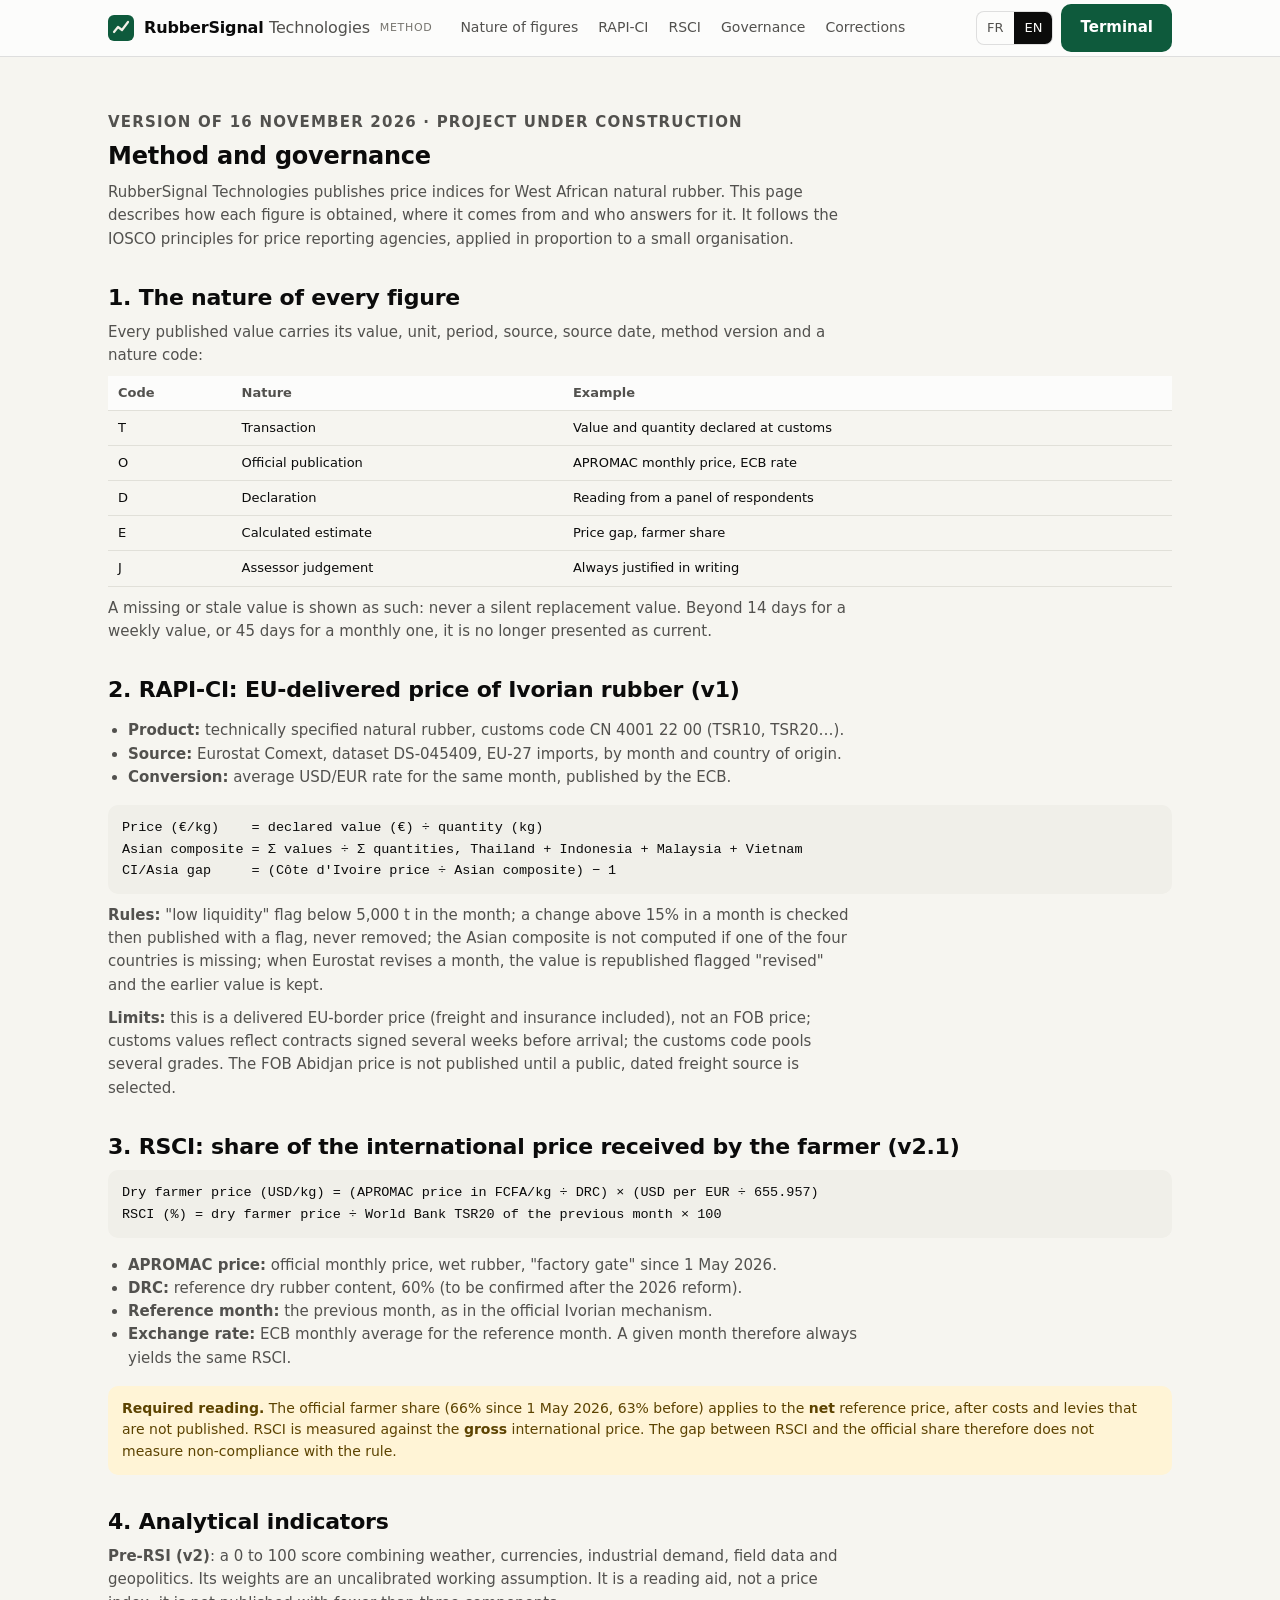
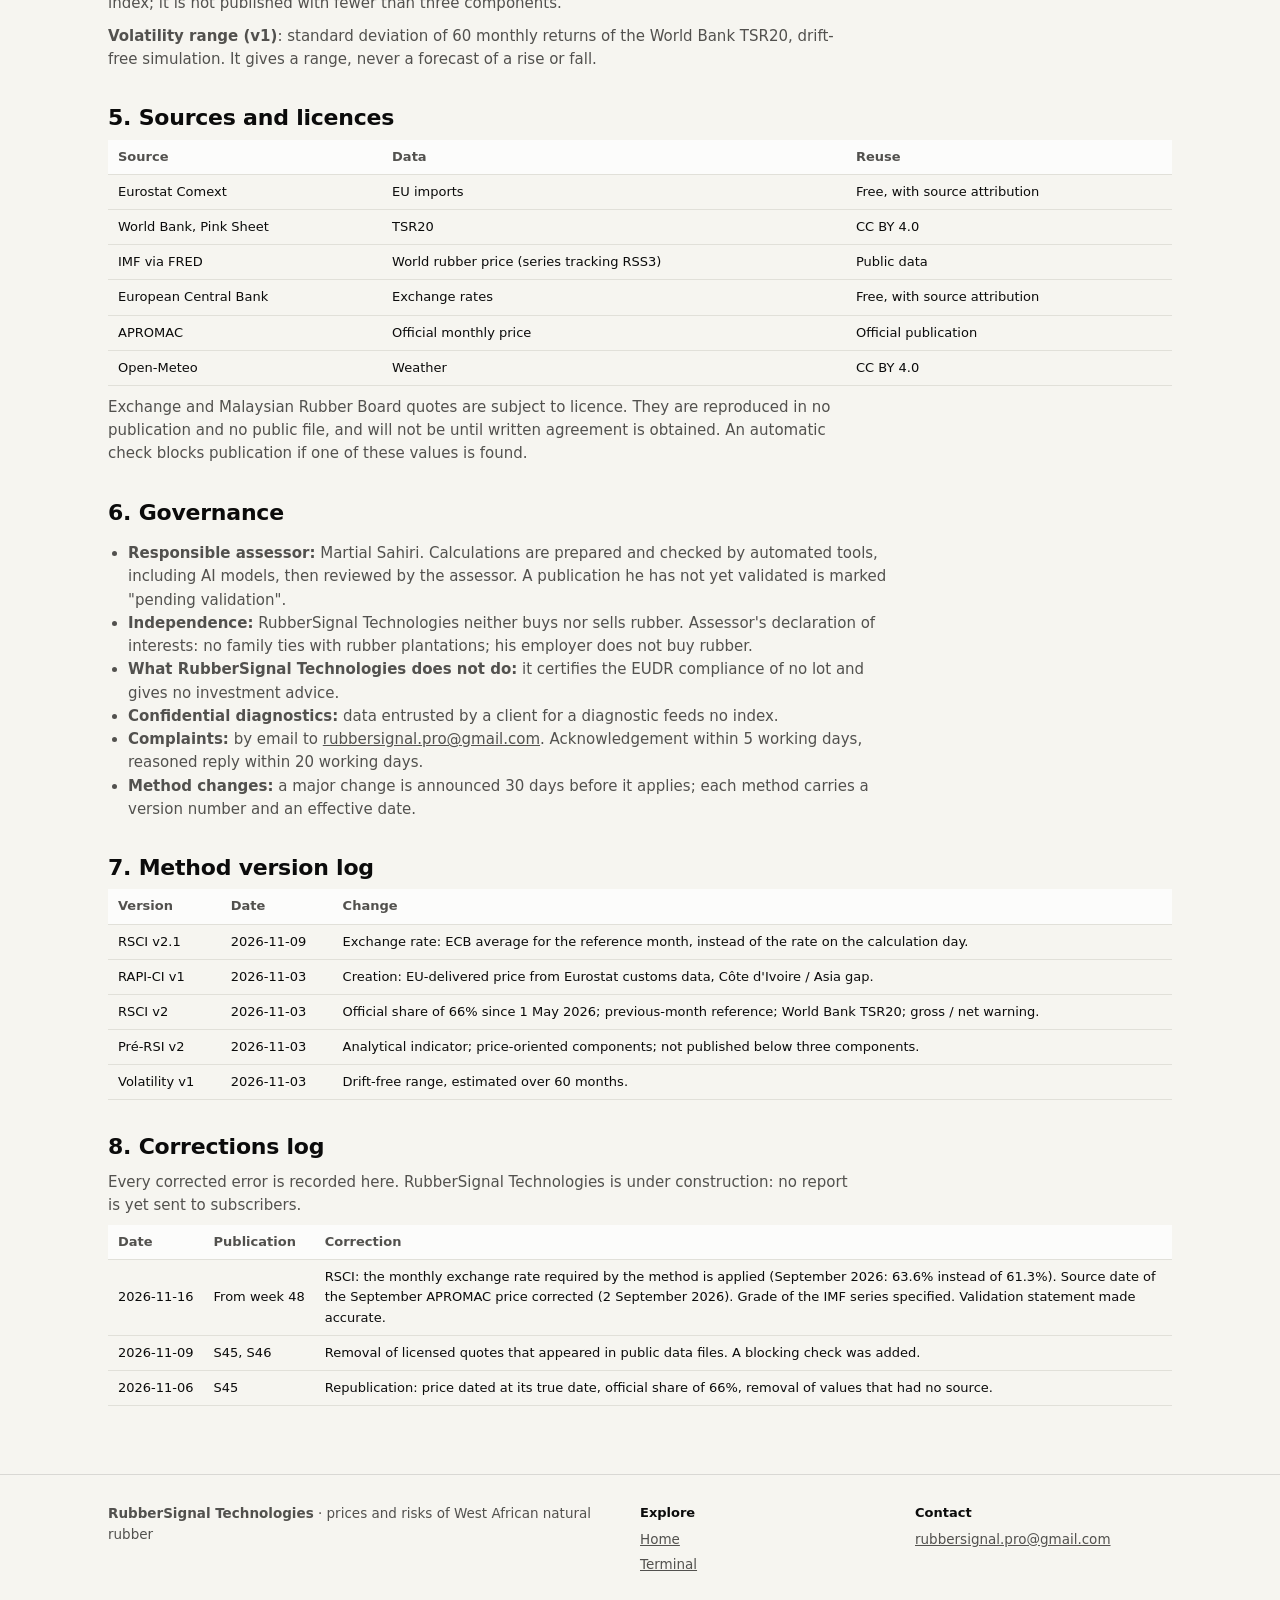
==== site/methode.html @ a0d0a51c "Site vitrine et terminal public, RSCI v2.1, rapport corrigé, pipeline durci - site/ : vitrine, termi" ====
<!doctype html>
<html lang="fr" data-lang="fr">
<head>
<meta charset="utf-8">
<meta name="viewport" content="width=device-width, initial-scale=1">
<meta http-equiv="Content-Security-Policy" content="default-src 'self'; img-src 'self' data:; style-src 'self'; script-src 'self'; base-uri 'none'; form-action 'none'; object-src 'none'">
<meta name="referrer" content="no-referrer">
<title>RubberSignal Technologies : méthode et gouvernance</title>
<meta name="description" content="Méthode des indices RubberSignal Technologies (RAPI-CI, RSCI), sources et licences, gouvernance selon les principes IOSCO, journal des versions et journal des corrections.">
<link rel="icon" href="assets/favicon.svg" type="image/svg+xml">
<link rel="stylesheet" href="assets/rs.css">
<script src="assets/rs-common.js"></script>
</head>
<body>

<header class="top">
  <div class="wrap">
    <a class="logo" href="index.html" aria-label="RubberSignal Technologies">
      <svg width="26" height="26" viewBox="0 0 26 26" aria-hidden="true"><rect width="26" height="26" rx="6" fill="#0e5a3c"/><path d="M6 17l4-5 4 3 6-8" fill="none" stroke="#f3f1e8" stroke-width="2.2" stroke-linecap="round" stroke-linejoin="round"/></svg>
      <span class="brand">RubberSignal <span class="brand-2">Technologies</span></span><small><span lang="fr">Méthode</span><span lang="en">Method</span></small>
    </a>
    <nav class="nav" aria-label="Sections">
      <a href="#nature"><span lang="fr">Nature des chiffres</span><span lang="en">Nature of figures</span></a>
      <a href="#rapi">RAPI-CI</a>
      <a href="#rsci">RSCI</a>
      <a href="#gouvernance"><span lang="fr">Gouvernance</span><span lang="en">Governance</span></a>
      <a href="#corrections"><span lang="fr">Corrections</span><span lang="en">Corrections</span></a>
    </nav>
    <div class="tools">
      <div class="seg" role="group" aria-label="Langue / Language">
        <button type="button" data-set-lang="fr">FR</button>
        <button type="button" data-set-lang="en">EN</button>
      </div>
      <a class="btn primary" href="terminal.html">Terminal</a>
    </div>
  </div>
</header>

<main class="wrap prose">
  <section class="section">
    <p class="eyebrow"><span lang="fr">Version du 16 novembre 2026 · projet en construction</span><span lang="en">Version of 16 November 2026 · project under construction</span></p>
    <h1><span lang="fr">Méthode et gouvernance</span><span lang="en">Method and governance</span></h1>
    <p><span lang="fr">RubberSignal Technologies publie des indices de prix du caoutchouc naturel d'Afrique de l'Ouest. Cette page décrit comment chaque chiffre est obtenu, d'où il vient et qui en répond. Elle suit les principes de l'OICV (IOSCO) pour les agences de prix, appliqués de façon proportionnée à une petite structure.</span><span lang="en">RubberSignal Technologies publishes price indices for West African natural rubber. This page describes how each figure is obtained, where it comes from and who answers for it. It follows the IOSCO principles for price reporting agencies, applied in proportion to a small organisation.</span></p>

    <h2 id="nature"><span lang="fr">1. La nature de chaque chiffre</span><span lang="en">1. The nature of every figure</span></h2>
    <p><span lang="fr">Chaque valeur publiée porte sa valeur, son unité, sa période, sa source, la date de la source, la version de la méthode et un code de nature :</span><span lang="en">Every published value carries its value, unit, period, source, source date, method version and a nature code:</span></p>
    <div class="scroll"><table class="data">
      <thead><tr><th class="l">Code</th><th class="l"><span lang="fr">Nature</span><span lang="en">Nature</span></th><th class="l"><span lang="fr">Exemple</span><span lang="en">Example</span></th></tr></thead>
      <tbody>
        <tr><td class="l">T</td><td class="l"><span lang="fr">Transaction</span><span lang="en">Transaction</span></td><td class="l"><span lang="fr">Valeur et quantité déclarées en douane</span><span lang="en">Value and quantity declared at customs</span></td></tr>
        <tr><td class="l">O</td><td class="l"><span lang="fr">Publication officielle</span><span lang="en">Official publication</span></td><td class="l"><span lang="fr">Prix du mois de l'APROMAC, taux de la BCE</span><span lang="en">APROMAC monthly price, ECB rate</span></td></tr>
        <tr><td class="l">D</td><td class="l"><span lang="fr">Déclaration</span><span lang="en">Declaration</span></td><td class="l"><span lang="fr">Relevé d'un panel de déclarants</span><span lang="en">Reading from a panel of respondents</span></td></tr>
        <tr><td class="l">E</td><td class="l"><span lang="fr">Estimation calculée</span><span lang="en">Calculated estimate</span></td><td class="l"><span lang="fr">Écart de prix, part du planteur</span><span lang="en">Price gap, farmer share</span></td></tr>
        <tr><td class="l">J</td><td class="l"><span lang="fr">Jugement de l'évaluateur</span><span lang="en">Assessor judgement</span></td><td class="l"><span lang="fr">Toujours justifié par écrit</span><span lang="en">Always justified in writing</span></td></tr>
      </tbody>
    </table></div>
    <p><span lang="fr">Une valeur absente ou trop ancienne est affichée comme telle : jamais de valeur de remplacement silencieuse. Au-delà de 14 jours pour une valeur hebdomadaire, ou de 45 jours pour une valeur mensuelle, elle n'est plus présentée comme actuelle.</span><span lang="en">A missing or stale value is shown as such: never a silent replacement value. Beyond 14 days for a weekly value, or 45 days for a monthly one, it is no longer presented as current.</span></p>

    <h2 id="rapi"><span lang="fr">2. RAPI-CI : prix du caoutchouc ivoirien rendu UE (v1)</span><span lang="en">2. RAPI-CI: EU-delivered price of Ivorian rubber (v1)</span></h2>
    <ul>
      <li><span lang="fr"><strong>Produit :</strong> caoutchouc naturel techniquement spécifié, code douanier NC 4001 22 00 (TSR10, TSR20…).</span><span lang="en"><strong>Product:</strong> technically specified natural rubber, customs code CN 4001 22 00 (TSR10, TSR20…).</span></li>
      <li><span lang="fr"><strong>Source :</strong> Eurostat Comext, base DS-045409, importations de l'UE à 27, par mois et par pays d'origine.</span><span lang="en"><strong>Source:</strong> Eurostat Comext, dataset DS-045409, EU-27 imports, by month and country of origin.</span></li>
      <li><span lang="fr"><strong>Conversion :</strong> taux USD/EUR moyen du même mois, publié par la BCE.</span><span lang="en"><strong>Conversion:</strong> average USD/EUR rate for the same month, published by the ECB.</span></li>
    </ul>
    <div class="formula"><span lang="fr">Prix (€/kg)   = valeur déclarée (€) ÷ quantité (kg)
Composite Asie = Σ valeurs ÷ Σ quantités, Thaïlande + Indonésie + Malaisie + Vietnam
Écart CI/Asie  = (prix Côte d'Ivoire ÷ composite Asie) − 1</span><span lang="en">Price (€/kg)    = declared value (€) ÷ quantity (kg)
Asian composite = Σ values ÷ Σ quantities, Thailand + Indonesia + Malaysia + Vietnam
CI/Asia gap     = (Côte d'Ivoire price ÷ Asian composite) − 1</span></div>
    <p><span lang="fr"><strong>Règles :</strong> mention « faible liquidité » sous 5 000 t dans le mois ; une variation de plus de 15 % sur un mois est vérifiée puis publiée avec une mention, jamais supprimée ; le composite Asie n'est pas calculé si un des quatre pays manque ; quand Eurostat révise un mois, la valeur est republiée avec la mention « révisé » et l'ancienne valeur est conservée.</span><span lang="en"><strong>Rules:</strong> "low liquidity" flag below 5,000 t in the month; a change above 15% in a month is checked then published with a flag, never removed; the Asian composite is not computed if one of the four countries is missing; when Eurostat revises a month, the value is republished flagged "revised" and the earlier value is kept.</span></p>
    <p><span lang="fr"><strong>Limites :</strong> c'est un prix rendu frontière UE (fret et assurance compris), pas un prix FOB ; la valeur en douane reflète des contrats signés plusieurs semaines avant l'arrivée ; le code douanier regroupe plusieurs grades. Le prix FOB Abidjan n'est pas publié tant qu'aucune source de fret publique et datée n'est retenue.</span><span lang="en"><strong>Limits:</strong> this is a delivered EU-border price (freight and insurance included), not an FOB price; customs values reflect contracts signed several weeks before arrival; the customs code pools several grades. The FOB Abidjan price is not published until a public, dated freight source is selected.</span></p>

    <h2 id="rsci"><span lang="fr">3. RSCI : part du prix international reçue par le planteur (v2.1)</span><span lang="en">3. RSCI: share of the international price received by the farmer (v2.1)</span></h2>
    <div class="formula"><span lang="fr">Prix planteur sec (USD/kg) = (prix APROMAC en FCFA/kg ÷ DRC) × (USD par EUR ÷ 655,957)
RSCI (%) = prix planteur sec ÷ TSR20 Banque mondiale du mois précédent × 100</span><span lang="en">Dry farmer price (USD/kg) = (APROMAC price in FCFA/kg ÷ DRC) × (USD per EUR ÷ 655.957)
RSCI (%) = dry farmer price ÷ World Bank TSR20 of the previous month × 100</span></div>
    <ul>
      <li><span lang="fr"><strong>Prix APROMAC :</strong> prix officiel du mois, caoutchouc humide, « carreau usine » depuis le 1<sup>er</sup> mai 2026.</span><span lang="en"><strong>APROMAC price:</strong> official monthly price, wet rubber, "factory gate" since 1 May 2026.</span></li>
      <li><span lang="fr"><strong>DRC :</strong> teneur en caoutchouc sec de référence, 60 % (à confirmer après la réforme de 2026).</span><span lang="en"><strong>DRC:</strong> reference dry rubber content, 60% (to be confirmed after the 2026 reform).</span></li>
      <li><span lang="fr"><strong>Mois de référence :</strong> le mois précédent, comme dans le mécanisme officiel ivoirien.</span><span lang="en"><strong>Reference month:</strong> the previous month, as in the official Ivorian mechanism.</span></li>
      <li><span lang="fr"><strong>Taux de change :</strong> moyenne mensuelle de la BCE du mois de référence. Un même mois donne donc toujours le même RSCI.</span><span lang="en"><strong>Exchange rate:</strong> ECB monthly average for the reference month. A given month therefore always yields the same RSCI.</span></li>
    </ul>
    <div class="callout"><span lang="fr"><strong>Lecture obligatoire.</strong> La part officielle du planteur (66 % depuis le 1<sup>er</sup> mai 2026, 63 % auparavant) s'applique au prix de référence <strong>net</strong>, après des coûts et une fiscalité qui ne sont pas publiés. Le RSCI se rapporte au prix international <strong>brut</strong>. L'écart entre le RSCI et la part officielle ne mesure donc pas un non-respect de la règle.</span><span lang="en"><strong>Required reading.</strong> The official farmer share (66% since 1 May 2026, 63% before) applies to the <strong>net</strong> reference price, after costs and levies that are not published. RSCI is measured against the <strong>gross</strong> international price. The gap between RSCI and the official share therefore does not measure non-compliance with the rule.</span></div>

    <h2><span lang="fr">4. Indicateurs d'analyse</span><span lang="en">4. Analytical indicators</span></h2>
    <p><span lang="fr"><strong>Pré-RSI (v2)</strong> : score de 0 à 100 qui combine météo, devises, demande industrielle, terrain et géopolitique. Ses pondérations sont une hypothèse de travail non calibrée. C'est une aide à la lecture, pas un indice de prix ; il n'est pas publié avec moins de trois composantes.</span><span lang="en"><strong>Pre-RSI (v2)</strong>: a 0 to 100 score combining weather, currencies, industrial demand, field data and geopolitics. Its weights are an uncalibrated working assumption. It is a reading aid, not a price index; it is not published with fewer than three components.</span></p>
    <p><span lang="fr"><strong>Fourchette de volatilité (v1)</strong> : écart-type de 60 rendements mensuels du TSR20 de la Banque mondiale, simulation sans tendance. Elle donne une amplitude, jamais une prévision de hausse ou de baisse.</span><span lang="en"><strong>Volatility range (v1)</strong>: standard deviation of 60 monthly returns of the World Bank TSR20, drift-free simulation. It gives a range, never a forecast of a rise or fall.</span></p>

    <h2><span lang="fr">5. Sources et licences</span><span lang="en">5. Sources and licences</span></h2>
    <div class="scroll"><table class="data">
      <thead><tr><th class="l"><span lang="fr">Source</span><span lang="en">Source</span></th><th class="l"><span lang="fr">Donnée</span><span lang="en">Data</span></th><th class="l"><span lang="fr">Réutilisation</span><span lang="en">Reuse</span></th></tr></thead>
      <tbody>
        <tr><td class="l">Eurostat Comext</td><td class="l"><span lang="fr">Importations de l'UE</span><span lang="en">EU imports</span></td><td class="l"><span lang="fr">Libre, avec mention de la source</span><span lang="en">Free, with source attribution</span></td></tr>
        <tr><td class="l"><span lang="fr">Banque mondiale, Pink Sheet</span><span lang="en">World Bank, Pink Sheet</span></td><td class="l">TSR20</td><td class="l">CC BY 4.0</td></tr>
        <tr><td class="l"><span lang="fr">FMI via FRED</span><span lang="en">IMF via FRED</span></td><td class="l"><span lang="fr">Prix mondial du caoutchouc (série proche du RSS3)</span><span lang="en">World rubber price (series tracking RSS3)</span></td><td class="l"><span lang="fr">Données publiques</span><span lang="en">Public data</span></td></tr>
        <tr><td class="l"><span lang="fr">Banque centrale européenne</span><span lang="en">European Central Bank</span></td><td class="l"><span lang="fr">Taux de change</span><span lang="en">Exchange rates</span></td><td class="l"><span lang="fr">Libre, avec mention de la source</span><span lang="en">Free, with source attribution</span></td></tr>
        <tr><td class="l">APROMAC</td><td class="l"><span lang="fr">Prix officiel du mois</span><span lang="en">Official monthly price</span></td><td class="l"><span lang="fr">Publication officielle</span><span lang="en">Official publication</span></td></tr>
        <tr><td class="l">Open-Meteo</td><td class="l"><span lang="fr">Météo</span><span lang="en">Weather</span></td><td class="l">CC BY 4.0</td></tr>
      </tbody>
    </table></div>
    <p><span lang="fr">Les cotations de bourse et du Malaysian Rubber Board sont soumises à licence. Elles ne sont reproduites dans aucune publication ni aucun fichier public, et le resteront tant qu'un accord écrit n'est pas obtenu. Un contrôle automatique bloque la publication si l'une de ces valeurs s'y trouve.</span><span lang="en">Exchange and Malaysian Rubber Board quotes are subject to licence. They are reproduced in no publication and no public file, and will not be until written agreement is obtained. An automatic check blocks publication if one of these values is found.</span></p>

    <h2 id="gouvernance"><span lang="fr">6. Gouvernance</span><span lang="en">6. Governance</span></h2>
    <ul>
      <li><span lang="fr"><strong>Évaluateur responsable :</strong> Martial Sahiri. Les calculs sont préparés et contrôlés par des outils automatisés, dont des modèles d'IA, puis relus par l'évaluateur. Une publication qu'il n'a pas encore validée porte la mention « en attente de validation ».</span><span lang="en"><strong>Responsible assessor:</strong> Martial Sahiri. Calculations are prepared and checked by automated tools, including AI models, then reviewed by the assessor. A publication he has not yet validated is marked "pending validation".</span></li>
      <li><span lang="fr"><strong>Indépendance :</strong> RubberSignal Technologies n'achète ni ne vend de caoutchouc. Déclaration d'intérêts de l'évaluateur : aucun lien familial avec des plantations d'hévéa ; son employeur n'achète pas de caoutchouc.</span><span lang="en"><strong>Independence:</strong> RubberSignal Technologies neither buys nor sells rubber. Assessor's declaration of interests: no family ties with rubber plantations; his employer does not buy rubber.</span></li>
      <li><span lang="fr"><strong>Ce que RubberSignal Technologies ne fait pas :</strong> il ne certifie la conformité EUDR d'aucun lot et ne donne aucun conseil en investissement.</span><span lang="en"><strong>What RubberSignal Technologies does not do:</strong> it certifies the EUDR compliance of no lot and gives no investment advice.</span></li>
      <li><span lang="fr"><strong>Diagnostics confidentiels :</strong> les données confiées par un client pour un diagnostic n'alimentent aucun indice.</span><span lang="en"><strong>Confidential diagnostics:</strong> data entrusted by a client for a diagnostic feeds no index.</span></li>
      <li><span lang="fr"><strong>Réclamations :</strong> par courriel à <a href="mailto:rubbersignal.pro@gmail.com?subject=R%C3%A9clamation%20m%C3%A9thode">rubbersignal.pro@gmail.com</a>. Accusé de réception sous 5 jours ouvrés, réponse motivée sous 20 jours ouvrés.</span><span lang="en"><strong>Complaints:</strong> by email to <a href="mailto:rubbersignal.pro@gmail.com?subject=Method%20complaint">rubbersignal.pro@gmail.com</a>. Acknowledgement within 5 working days, reasoned reply within 20 working days.</span></li>
      <li><span lang="fr"><strong>Changements de méthode :</strong> un changement majeur est annoncé 30 jours avant son application ; chaque méthode porte un numéro de version et une date d'effet.</span><span lang="en"><strong>Method changes:</strong> a major change is announced 30 days before it applies; each method carries a version number and an effective date.</span></li>
    </ul>

    <h2><span lang="fr">7. Journal des versions de méthode</span><span lang="en">7. Method version log</span></h2>
    <div class="scroll"><table class="data">
      <thead><tr><th class="l">Version</th><th class="l">Date</th><th class="l"><span lang="fr">Changement</span><span lang="en">Change</span></th></tr></thead>
      <tbody>
        <tr><td class="l">RSCI v2.1</td><td class="l">2026-11-09</td><td class="l wrapc"><span lang="fr">Taux de change : moyenne BCE du mois de référence, à la place du taux du jour de calcul.</span><span lang="en">Exchange rate: ECB average for the reference month, instead of the rate on the calculation day.</span></td></tr>
        <tr><td class="l">RAPI-CI v1</td><td class="l">2026-11-03</td><td class="l wrapc"><span lang="fr">Création : prix rendu UE à partir des douanes Eurostat, écart Côte d'Ivoire / Asie.</span><span lang="en">Creation: EU-delivered price from Eurostat customs data, Côte d'Ivoire / Asia gap.</span></td></tr>
        <tr><td class="l">RSCI v2</td><td class="l">2026-11-03</td><td class="l wrapc"><span lang="fr">Part officielle de 66 % depuis le 1<sup>er</sup> mai 2026 ; référence du mois précédent ; TSR20 de la Banque mondiale ; avertissement brut / net.</span><span lang="en">Official share of 66% since 1 May 2026; previous-month reference; World Bank TSR20; gross / net warning.</span></td></tr>
        <tr><td class="l">Pré-RSI v2</td><td class="l">2026-11-03</td><td class="l wrapc"><span lang="fr">Indicateur d'analyse ; composantes orientées prix ; non publié sous trois composantes.</span><span lang="en">Analytical indicator; price-oriented components; not published below three components.</span></td></tr>
        <tr><td class="l"><span lang="fr">Volatilité v1</span><span lang="en">Volatility v1</span></td><td class="l">2026-11-03</td><td class="l wrapc"><span lang="fr">Fourchette sans tendance, estimée sur 60 mois.</span><span lang="en">Drift-free range, estimated over 60 months.</span></td></tr>
      </tbody>
    </table></div>

    <h2 id="corrections"><span lang="fr">8. Journal des corrections</span><span lang="en">8. Corrections log</span></h2>
    <p><span lang="fr">Toute erreur corrigée est inscrite ici. RubberSignal Technologies est en construction : aucun rapport n'est encore adressé à des abonnés.</span><span lang="en">Every corrected error is recorded here. RubberSignal Technologies is under construction: no report is yet sent to subscribers.</span></p>
    <div class="scroll"><table class="data">
      <thead><tr><th class="l">Date</th><th class="l"><span lang="fr">Publication</span><span lang="en">Publication</span></th><th class="l"><span lang="fr">Correction</span><span lang="en">Correction</span></th></tr></thead>
      <tbody>
        <tr><td class="l">2026-11-16</td><td class="l"><span lang="fr">À partir de S48</span><span lang="en">From week 48</span></td><td class="l wrapc"><span lang="fr">RSCI : application du taux de change mensuel prévu par la méthode (septembre 2026 : 63,6 % au lieu de 61,3 %). Date de la source du prix APROMAC de septembre corrigée (2 septembre 2026). Grade de la série FMI précisé. Mention de validation rendue exacte.</span><span lang="en">RSCI: the monthly exchange rate required by the method is applied (September 2026: 63.6% instead of 61.3%). Source date of the September APROMAC price corrected (2 September 2026). Grade of the IMF series specified. Validation statement made accurate.</span></td></tr>
        <tr><td class="l">2026-11-09</td><td class="l">S45, S46</td><td class="l wrapc"><span lang="fr">Retrait des cotations sous licence qui figuraient dans des fichiers de données publics. Un contrôle bloquant a été ajouté.</span><span lang="en">Removal of licensed quotes that appeared in public data files. A blocking check was added.</span></td></tr>
        <tr><td class="l">2026-11-06</td><td class="l">S45</td><td class="l wrapc"><span lang="fr">Republication : prix daté à sa vraie date, part officielle de 66 %, retrait de valeurs qui n'avaient pas de source.</span><span lang="en">Republication: price dated at its true date, official share of 66%, removal of values that had no source.</span></td></tr>
      </tbody>
    </table></div>
  </section>
</main>

<footer class="foot">
  <div class="wrap cols">
    <div><p><strong>RubberSignal Technologies</strong> · <span lang="fr">prix et risques du caoutchouc naturel d'Afrique de l'Ouest</span><span lang="en">prices and risks of West African natural rubber</span></p></div>
    <div><h4><span lang="fr">Explorer</span><span lang="en">Explore</span></h4><ul><li><a href="index.html"><span lang="fr">Accueil</span><span lang="en">Home</span></a></li><li><a href="terminal.html">Terminal</a></li></ul></div>
    <div><h4>Contact</h4><ul><li><a href="mailto:rubbersignal.pro@gmail.com">rubbersignal.pro@gmail.com</a></li></ul></div>
  </div>
</footer>
</body>
</html>
---- site/assets/rs.css ----
/* RubberSignal : styles communs au site vitrine et au terminal.
   Aucune ressource externe (polices système, pas de CDN). */

:root {
  color-scheme: light;
  --plane: #f6f5f0;
  --surface: #fcfcfb;
  --surface-2: #f0efe9;
  --ink: #0b0b0b;
  --ink-2: #52514e;
  --muted: #76746e;
  --grid: #e1e0d9;
  --axis: #c3c2b7;
  --border: rgba(11, 11, 11, 0.12);
  --brand: #0e5a3c;
  --brand-strong: #0a422c;
  --brand-ink: #ffffff;
  --hero: #0d2a1e;
  --hero-ink: #f3f1e8;
  --hero-ink-2: #b9c7bd;
  --focus: #2a78d6;
  /* séries (palette validée, ordre fixe) : 1 Côte d'Ivoire, 2 Asie, 3 TSR20 */
  --s1: #2a78d6;
  --s2: #eb6834;
  --s3: #1baf7a;
  --warn-bg: #fff4d6;
  --warn-ink: #5c4300;
  --shadow: 0 1px 2px rgba(11, 11, 11, 0.06), 0 8px 24px rgba(11, 11, 11, 0.05);
}
@media (prefers-color-scheme: dark) {
  :root:not([data-theme="light"]) {
    color-scheme: dark;
    --plane: #0d0d0d;
    --surface: #1a1a19;
    --surface-2: #232321;
    --ink: #f0efec;
    --ink-2: #c3c2b7;
    --muted: #8f8d86;
    --grid: #2c2c2a;
    --axis: #45453f;
    --border: rgba(255, 255, 255, 0.12);
    --brand: #2c9c6c;
    --brand-strong: #38b27e;
    --brand-ink: #06140d;
    --hero: #0b1f16;
    --focus: #6da7ec;
    --s1: #3987e5;
    --s2: #d95926;
    --s3: #199e70;
    --warn-bg: #33290c;
    --warn-ink: #f3dc9a;
    --shadow: none;
  }
}
:root[data-theme="dark"] {
  color-scheme: dark;
  --plane: #0d0d0d;
  --surface: #1a1a19;
  --surface-2: #232321;
  --ink: #f0efec;
  --ink-2: #c3c2b7;
  --muted: #8f8d86;
  --grid: #2c2c2a;
  --axis: #45453f;
  --border: rgba(255, 255, 255, 0.12);
  --brand: #2c9c6c;
  --brand-strong: #38b27e;
  --brand-ink: #06140d;
  --hero: #0b1f16;
  --focus: #6da7ec;
  --s1: #3987e5;
  --s2: #d95926;
  --s3: #199e70;
  --warn-bg: #33290c;
  --warn-ink: #f3dc9a;
  --shadow: none;
}

* { box-sizing: border-box; }
html { -webkit-text-size-adjust: 100%; scroll-behavior: smooth; }
body {
  margin: 0;
  background: var(--plane);
  color: var(--ink);
  font: 16px/1.55 system-ui, -apple-system, "Segoe UI", Roboto, sans-serif;
}
@media (prefers-reduced-motion: reduce) { html { scroll-behavior: auto; } }

/* Langue : le texte de l'autre langue est masqué */
html[data-lang="fr"] [lang="en"], html[data-lang="en"] [lang="fr"] { display: none !important; }

a { color: inherit; }
a:focus-visible, button:focus-visible, summary:focus-visible, [tabindex]:focus-visible {
  outline: 2px solid var(--focus); outline-offset: 2px; border-radius: 4px;
}
h1, h2, h3 { line-height: 1.2; margin: 0; letter-spacing: -0.01em; }
p { margin: 0; }
.wrap { max-width: 1120px; margin: 0 auto; padding: 0 16px; }
@media (min-width: 720px) { .wrap { padding: 0 28px; } }

/* En-tête */
.top { position: sticky; top: 0; z-index: 20; background: var(--surface); border-bottom: 1px solid var(--border); }
.top .wrap { display: flex; align-items: center; gap: 16px; min-height: 56px; }
.logo { display: inline-flex; align-items: center; gap: 10px; font-weight: 700; text-decoration: none; letter-spacing: -0.01em; white-space: nowrap; }
.logo svg { flex: none; }
.logo small { font-weight: 500; color: var(--muted); letter-spacing: 0.06em; text-transform: uppercase; font-size: 11px; }
.nav { display: none; gap: 20px; margin-left: 12px; font-size: 14px; }
.nav a { text-decoration: none; color: var(--ink-2); }
.nav a:hover { color: var(--ink); }
@media (min-width: 900px) { .nav { display: flex; } }
.tools { margin-left: auto; display: flex; align-items: center; gap: 8px; }
.seg { display: inline-flex; border: 1px solid var(--border); border-radius: 8px; overflow: hidden; background: var(--surface); }
.seg button {
  font: inherit; font-size: 13px; padding: 6px 10px; border: 0; background: transparent; color: var(--ink-2); cursor: pointer;
}
.seg button + button { border-left: 1px solid var(--border); }
.seg button[aria-pressed="true"] { background: var(--ink); color: var(--surface); }
.icon-btn {
  font: inherit; font-size: 13px; padding: 6px 10px; border: 1px solid var(--border); border-radius: 8px;
  background: var(--surface); color: var(--ink-2); cursor: pointer;
}
.btn {
  display: inline-flex; align-items: center; justify-content: center; gap: 8px; text-decoration: none; cursor: pointer;
  font: inherit; font-weight: 600; font-size: 15px; padding: 11px 18px; border-radius: 10px; border: 1px solid transparent;
}
.btn.primary { background: var(--brand); color: var(--brand-ink); }
.btn.primary:hover { background: var(--brand-strong); }
.btn.ghost { border-color: var(--border); color: var(--ink); background: var(--surface); }
.btn.on-hero { background: #f3f1e8; color: #0d2a1e; }
.btn.ghost-hero { border-color: rgba(243, 241, 232, 0.35); color: var(--hero-ink); background: transparent; }

/* Cartes et grilles */
.card { background: var(--surface); border: 1px solid var(--border); border-radius: 14px; padding: 18px; box-shadow: var(--shadow); }
.grid { display: grid; gap: 14px; }
@media (min-width: 720px) { .g2 { grid-template-columns: 1fr 1fr; } .g3 { grid-template-columns: repeat(3, 1fr); } }
@media (min-width: 520px) and (max-width: 719px) { .g3 { grid-template-columns: 1fr 1fr; } }
.section { padding: 44px 0; }
.section h2 { font-size: 26px; }
.section .lead { color: var(--ink-2); max-width: 68ch; margin-top: 10px; }
.eyebrow { font-size: 12px; letter-spacing: 0.08em; text-transform: uppercase; color: var(--muted); font-weight: 600; margin-bottom: 8px; }

/* Étiquettes : nature de la donnée (T, O, D, E, J), état */
.tag {
  display: inline-flex; align-items: center; gap: 4px; font-size: 11px; font-weight: 600; line-height: 1;
  padding: 3px 6px; border-radius: 5px; border: 1px solid var(--border); color: var(--ink-2); background: var(--surface-2);
  white-space: nowrap;
}
.tag.status { font-weight: 600; }
.tag.dot::before { content: ""; width: 6px; height: 6px; border-radius: 50%; background: currentColor; }
.note { font-size: 13px; color: var(--muted); }
.callout { background: var(--warn-bg); color: var(--warn-ink); border-radius: 10px; padding: 12px 14px; font-size: 14px; }
.callout strong { font-weight: 700; }

/* Tuiles chiffrées */
.kpis { display: grid; gap: 12px; grid-template-columns: repeat(2, 1fr); }
@media (min-width: 720px) { .kpis { grid-template-columns: repeat(3, 1fr); } }
@media (min-width: 1040px) { .kpis.six { grid-template-columns: repeat(6, 1fr); } }
.kpi { background: var(--surface); border: 1px solid var(--border); border-radius: 12px; padding: 14px; min-width: 0; }
.kpi .label { font-size: 12.5px; color: var(--ink-2); min-height: 2.6em; }
.kpi .value { font-size: 26px; font-weight: 650; letter-spacing: -0.02em; margin-top: 6px; white-space: nowrap; }
.kpi .value small { font-size: 13px; font-weight: 500; color: var(--muted); margin-left: 4px; letter-spacing: 0; }
.kpi .meta { display: flex; flex-wrap: wrap; align-items: center; gap: 6px; margin-top: 8px; font-size: 12px; color: var(--muted); }

/* Graphiques */
.chart-card h3 { font-size: 16px; }
.chart-card .sub { font-size: 13px; color: var(--muted); margin-top: 4px; }
.chart { position: relative; margin-top: 12px; }
.chart svg { display: block; width: 100%; height: auto; overflow: visible; }
.chart .hit { cursor: crosshair; }
.chart text { font: 11.5px system-ui, -apple-system, "Segoe UI", sans-serif; fill: var(--muted); font-variant-numeric: tabular-nums; }
.chart text.endlabel { fill: var(--ink); font-weight: 600; font-size: 12px; }
.legend { display: flex; flex-wrap: wrap; gap: 6px 16px; margin-top: 10px; font-size: 13px; color: var(--ink-2); }
.legend .key { display: inline-flex; align-items: center; gap: 6px; }
.legend .swatch { width: 14px; height: 0; border-top: 2px solid; border-radius: 2px; }
.legend .swatch.box { height: 10px; width: 10px; border: 0; border-radius: 2px; }
.tip {
  position: absolute; z-index: 5; pointer-events: none; min-width: 150px; max-width: 260px;
  background: var(--surface); color: var(--ink); border: 1px solid var(--border); border-radius: 8px;
  box-shadow: 0 6px 20px rgba(0, 0, 0, 0.16); padding: 8px 10px; font-size: 12.5px;
}
.tip .t { color: var(--muted); margin-bottom: 4px; }
.tip .r { display: flex; align-items: center; gap: 8px; justify-content: space-between; }
.tip .r .n { display: inline-flex; align-items: center; gap: 6px; color: var(--ink-2); }
.tip .r .n i { width: 12px; border-top: 2px solid; display: inline-block; }
.tip .r b { font-variant-numeric: tabular-nums; font-weight: 650; }
.tip .x { color: var(--muted); margin-top: 4px; font-size: 11.5px; }

/* Tableaux */
details.tbl { margin-top: 10px; }
details.tbl summary { cursor: pointer; font-size: 13px; color: var(--ink-2); }
.scroll { overflow-x: auto; -webkit-overflow-scrolling: touch; }
table.data { border-collapse: collapse; width: 100%; font-size: 13px; margin-top: 8px; }
table.data th, table.data td { padding: 7px 10px; text-align: right; border-bottom: 1px solid var(--grid); white-space: nowrap; font-variant-numeric: tabular-nums; }
table.data th { font-weight: 600; color: var(--ink-2); position: sticky; top: 0; background: var(--surface); }
table.data th:first-child, table.data td:first-child, table.data .l { text-align: left; }
table.data td.wrapc { white-space: normal; min-width: 220px; }
table.data tbody tr:hover { background: var(--surface-2); }

/* Pied de page */
.foot { border-top: 1px solid var(--border); padding: 28px 0 40px; color: var(--ink-2); font-size: 13.5px; margin-top: 24px; }
.foot .cols { display: grid; gap: 18px; }
@media (min-width: 720px) { .foot .cols { grid-template-columns: 2fr 1fr 1fr; } }
.foot a { color: var(--ink-2); }
.foot h4 { margin: 0 0 6px; font-size: 13px; color: var(--ink); }
.foot ul { list-style: none; margin: 0; padding: 0; display: grid; gap: 4px; }

/* Barres classées (origines) */
.ranked { display: grid; gap: 10px; margin-top: 14px; }
.rk-row { display: grid; grid-template-columns: minmax(96px, 130px) 1fr auto; align-items: center; gap: 10px; font-size: 13.5px; }
.rk-name { color: var(--ink-2); }
.rk-track { display: block; height: 12px; }
.rk-bar { display: block; height: 12px; border-radius: 0 4px 4px 0; background: var(--axis); min-width: 2px; }
.rk-bar.strong { background: var(--s1); }
.rk-val { font-variant-numeric: tabular-nums; color: var(--ink); white-space: nowrap; }
@media (max-width: 520px) { .rk-row { grid-template-columns: 1fr auto; } .rk-track { grid-column: 1 / -1; order: 3; } }

/* Terminal */
.statusbar { background: var(--surface-2); border-bottom: 1px solid var(--border); font-size: 13px; color: var(--ink-2); }
.statusbar .wrap { display: flex; flex-wrap: wrap; align-items: center; gap: 8px 14px; padding-top: 8px; padding-bottom: 8px; }
.filters { display: flex; flex-wrap: wrap; align-items: center; gap: 10px 18px; margin: 18px 0 6px; font-size: 13px; color: var(--ink-2); }
.filters .f { display: inline-flex; align-items: center; gap: 8px; }
.t-section { padding: 26px 0 8px; scroll-margin-top: 64px; }
.t-section > h2 { font-size: 21px; }
.t-section > .lead { color: var(--ink-2); font-size: 14.5px; margin-top: 6px; max-width: 80ch; }
.t-grid { display: grid; gap: 14px; margin-top: 14px; }
@media (min-width: 900px) { .t-grid.two { grid-template-columns: 1fr 1fr; } .t-grid.wide { grid-template-columns: 3fr 2fr; } }
.t-grid > * { min-width: 0; }
.fiche { width: 100%; border-collapse: collapse; font-size: 13.5px; margin-top: 10px; }
.fiche td { padding: 6px 0; border-bottom: 1px solid var(--grid); vertical-align: top; }
.fiche td:last-child { text-align: right; font-variant-numeric: tabular-nums; white-space: nowrap; padding-left: 12px; }
.fiche tr.total td { font-weight: 650; border-bottom: 0; }
.score { display: flex; align-items: baseline; gap: 10px; margin-top: 8px; }
.score b { font-size: 44px; font-weight: 650; letter-spacing: -0.02em; line-height: 1; }
.score span { color: var(--ink-2); }
.meter { position: relative; height: 8px; border-radius: 4px; background: var(--surface-2); margin: 16px 0 6px; border: 1px solid var(--border); }
.meter .zone { position: absolute; top: -1px; bottom: -1px; left: 45%; width: 10%; background: var(--grid); }
.meter .mark { position: absolute; top: -5px; width: 4px; height: 18px; border-radius: 2px; background: var(--ink); transform: translateX(-2px); }
.meter-scale { display: flex; justify-content: space-between; font-size: 11.5px; color: var(--muted); }
.range-row { display: grid; grid-template-columns: 92px 1fr; gap: 10px; align-items: center; font-size: 13px; margin-top: 12px; }
.range-track { position: relative; height: 22px; }
.range-track .band { position: absolute; top: 7px; height: 8px; border-radius: 4px; background: var(--s3); opacity: 0.35; }
.range-track .mid { position: absolute; top: 3px; width: 3px; height: 16px; border-radius: 2px; background: var(--s3); transform: translateX(-1px); }
.range-vals { display: flex; justify-content: space-between; font-size: 12px; color: var(--ink-2); font-variant-numeric: tabular-nums; grid-column: 2; }
.dl { display: flex; flex-wrap: wrap; gap: 10px; margin-top: 12px; }
ul.plain { margin: 8px 0 0; padding-left: 18px; font-size: 14px; color: var(--ink-2); }
ul.plain li + li { margin-top: 4px; }
.natures { display: flex; flex-wrap: wrap; gap: 8px 14px; font-size: 13px; color: var(--ink-2); margin-top: 10px; }
.natures span { display: inline-flex; align-items: center; gap: 6px; }
.err { padding: 40px 0; }

/* Site vitrine */
.hero { background: var(--hero); color: var(--hero-ink); }
.hero .wrap { display: grid; gap: 28px; padding-top: 52px; padding-bottom: 52px; }
@media (min-width: 900px) { .hero .wrap { grid-template-columns: 1.15fr 0.85fr; align-items: center; padding-top: 72px; padding-bottom: 72px; } }
.hero h1 { font-size: clamp(30px, 4.6vw, 46px); letter-spacing: -0.02em; line-height: 1.08; }
.hero .lead { color: var(--hero-ink-2); font-size: 18px; margin-top: 16px; max-width: 54ch; }
.hero .cta { display: flex; flex-wrap: wrap; gap: 10px; margin-top: 26px; }
.hero .eyebrow { color: var(--hero-ink-2); }
.figure { background: rgba(255, 255, 255, 0.06); border: 1px solid rgba(243, 241, 232, 0.18); border-radius: 16px; padding: 22px; }
.figure .big { font-size: clamp(52px, 8vw, 76px); font-weight: 650; letter-spacing: -0.03em; line-height: 1; }
.figure .cap { color: var(--hero-ink-2); margin-top: 10px; font-size: 15px; }
.figure dl { display: grid; grid-template-columns: 1fr auto; gap: 8px 16px; margin: 18px 0 0; padding-top: 16px; border-top: 1px solid rgba(243, 241, 232, 0.18); font-size: 14.5px; }
.figure dt { color: var(--hero-ink-2); }
.figure dd { margin: 0; text-align: right; font-variant-numeric: tabular-nums; font-weight: 600; }
.figure .src { font-size: 12px; color: var(--hero-ink-2); margin-top: 14px; }
.q-card h3 { font-size: 18px; margin-top: 10px; }
.q-card p { color: var(--ink-2); margin-top: 8px; font-size: 14.5px; }
.q-card .answer { margin-top: 12px; padding-top: 12px; border-top: 1px solid var(--grid); font-size: 14px; }
.q-card .answer b { font-size: 20px; letter-spacing: -0.01em; }
.num { font-size: 13px; font-weight: 700; color: var(--brand); letter-spacing: 0.04em; }
.principle h3 { font-size: 15.5px; }
.principle p { color: var(--ink-2); font-size: 14px; margin-top: 6px; }
.offer { display: flex; flex-direction: column; }
.offer h3 { font-size: 18px; }
.offer .price { font-size: 28px; font-weight: 650; letter-spacing: -0.02em; margin-top: 10px; }
.offer .price small { font-size: 13px; font-weight: 500; color: var(--muted); letter-spacing: 0; }
.offer ul { margin: 12px 0 18px; padding-left: 18px; color: var(--ink-2); font-size: 14.5px; flex: 1; }
.offer li + li { margin-top: 5px; }
.offer.featured { border-color: var(--brand); border-width: 2px; }
.timeline { display: grid; gap: 14px; margin-top: 18px; }
@media (min-width: 720px) { .timeline { grid-template-columns: repeat(3, 1fr); } }
.timeline .step { border-left: 3px solid var(--brand); padding: 2px 0 2px 14px; }
.timeline .step b { display: block; font-size: 17px; }
.timeline .step span { color: var(--ink-2); font-size: 14px; }
.band { background: var(--surface); border-top: 1px solid var(--border); border-bottom: 1px solid var(--border); }
.prose h2 { font-size: 22px; margin-top: 34px; }
.prose h3 { font-size: 16.5px; margin-top: 22px; }
.prose p, .prose li { color: var(--ink-2); font-size: 15px; }
.prose p { margin-top: 10px; max-width: 78ch; }
.prose ul { padding-left: 20px; max-width: 78ch; }
.prose code { background: var(--surface-2); padding: 1px 5px; border-radius: 4px; font-size: 13.5px; }
.formula { background: var(--surface-2); border-radius: 10px; padding: 12px 14px; margin-top: 10px; font: 13.5px/1.6 ui-monospace, Consolas, monospace; overflow-x: auto; white-space: pre; color: var(--ink); }

/* Retouches */
.offer .price small { display: block; margin: 4px 0 0; }
.kpis.two { grid-template-columns: 1fr 1fr; margin-top: 18px; }
.section .grid { margin-top: 20px; }
.section .lead + .lead { margin-top: 18px; }
.kpi .meta { line-height: 1.35; }

/* Nom de marque */
.logo .brand-2 { font-weight: 500; color: var(--ink-2); }
@media (max-width: 520px) { .logo small { display: none; } .logo { font-size: 15px; gap: 8px; } }
@media (max-width: 520px) { .top .tools .btn { display: none; } .top .wrap { gap: 10px; } }
.section .kpis { margin-top: 20px; }
.section .timeline { margin-top: 24px; }
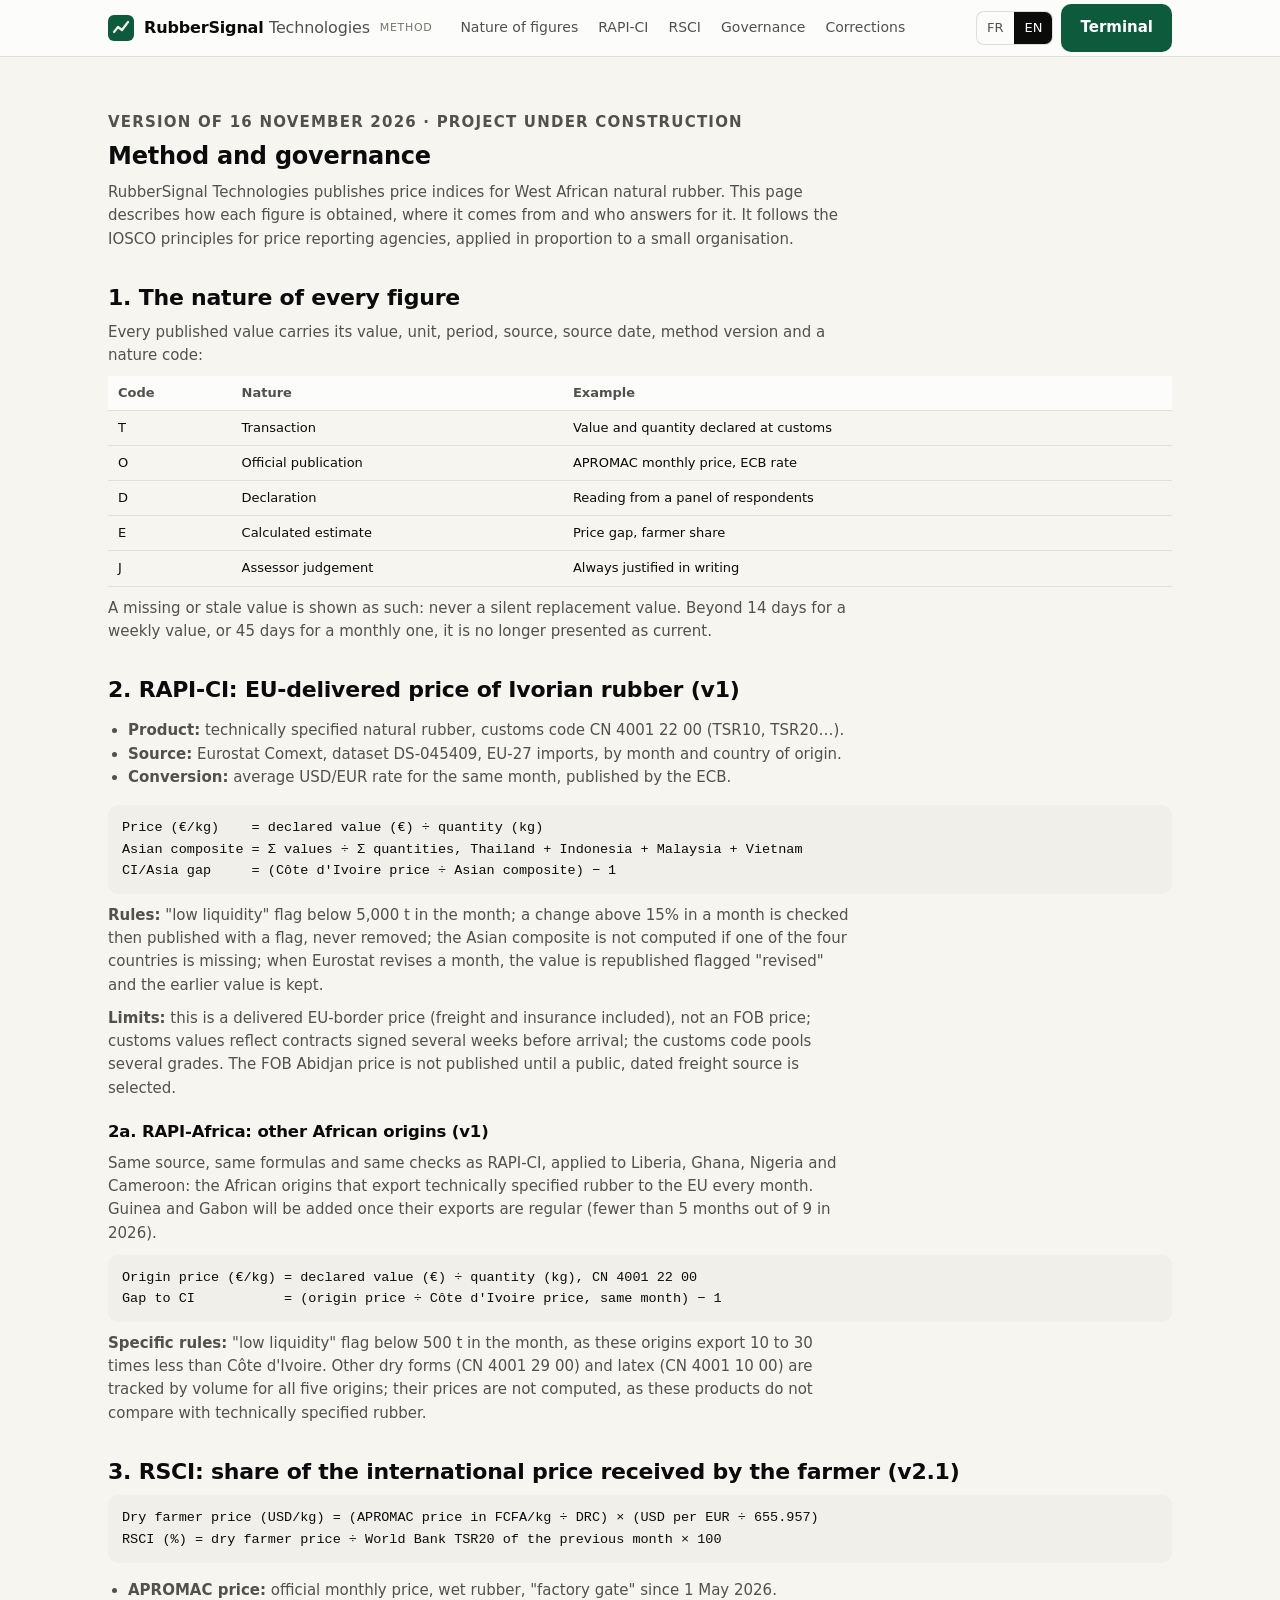
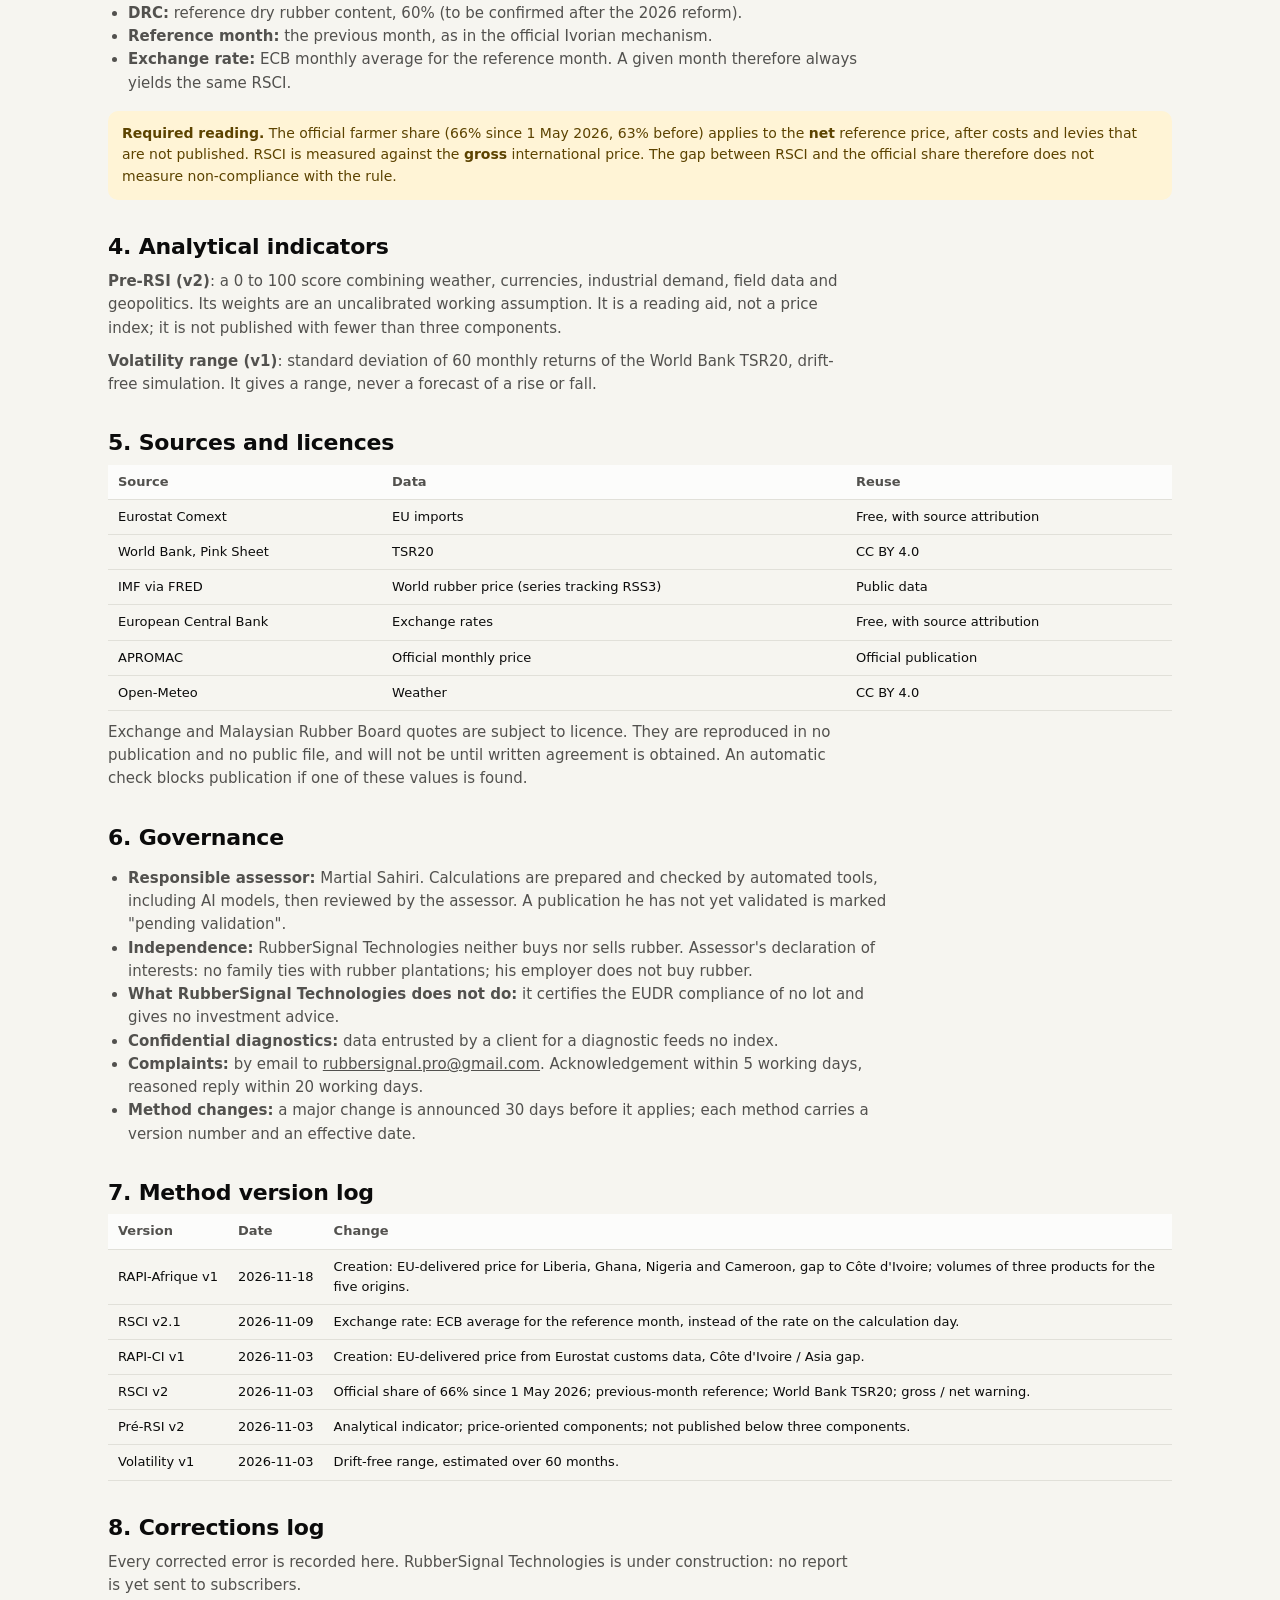
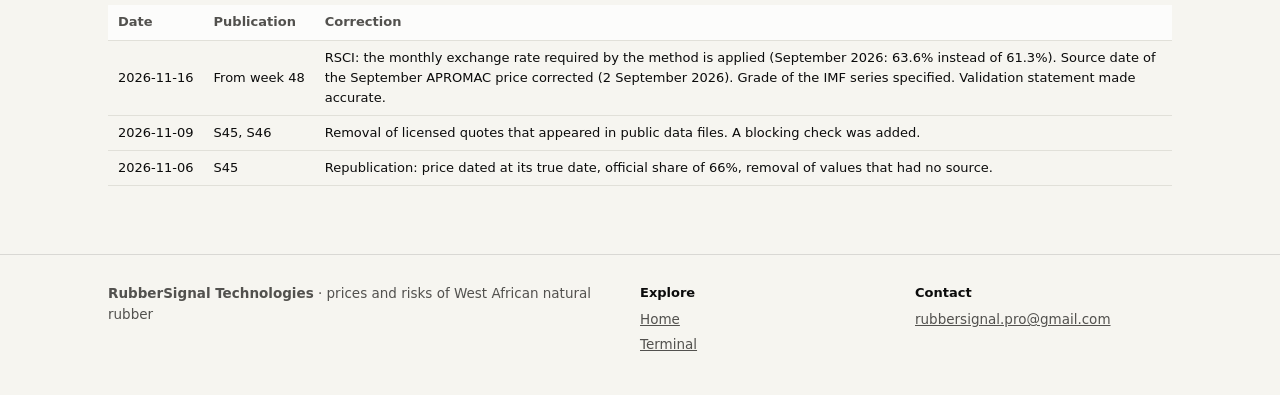
==== commit 03e8f60c: "RAPI-Afrique v1 : Liberia, Ghana, Nigeria, Cameroun dans les douanes UE - script 06b : un appel Euro" ====
--- a/site/methode.html
+++ b/site/methode.html
@@ -70,6 +70,13 @@
     <p><span lang="fr"><strong>Règles :</strong> mention « faible liquidité » sous 5 000 t dans le mois ; une variation de plus de 15 % sur un mois est vérifiée puis publiée avec une mention, jamais supprimée ; le composite Asie n'est pas calculé si un des quatre pays manque ; quand Eurostat révise un mois, la valeur est republiée avec la mention « révisé » et l'ancienne valeur est conservée.</span><span lang="en"><strong>Rules:</strong> "low liquidity" flag below 5,000 t in the month; a change above 15% in a month is checked then published with a flag, never removed; the Asian composite is not computed if one of the four countries is missing; when Eurostat revises a month, the value is republished flagged "revised" and the earlier value is kept.</span></p>
     <p><span lang="fr"><strong>Limites :</strong> c'est un prix rendu frontière UE (fret et assurance compris), pas un prix FOB ; la valeur en douane reflète des contrats signés plusieurs semaines avant l'arrivée ; le code douanier regroupe plusieurs grades. Le prix FOB Abidjan n'est pas publié tant qu'aucune source de fret publique et datée n'est retenue.</span><span lang="en"><strong>Limits:</strong> this is a delivered EU-border price (freight and insurance included), not an FOB price; customs values reflect contracts signed several weeks before arrival; the customs code pools several grades. The FOB Abidjan price is not published until a public, dated freight source is selected.</span></p>
 
+    <h3 id="rapi-afrique"><span lang="fr">2 bis. RAPI-Afrique : autres origines africaines (v1)</span><span lang="en">2a. RAPI-Africa: other African origins (v1)</span></h3>
+    <p><span lang="fr">Même source, mêmes formules et mêmes contrôles que RAPI-CI, appliqués au Liberia, au Ghana, au Nigeria et au Cameroun : les origines africaines qui exportent du caoutchouc technique vers l'UE chaque mois. La Guinée et le Gabon seront ajoutés quand leurs exportations seront régulières (moins de 5 mois sur 9 en 2026).</span><span lang="en">Same source, same formulas and same checks as RAPI-CI, applied to Liberia, Ghana, Nigeria and Cameroon: the African origins that export technically specified rubber to the EU every month. Guinea and Gabon will be added once their exports are regular (fewer than 5 months out of 9 in 2026).</span></p>
+    <div class="formula"><span lang="fr">Prix origine (€/kg)  = valeur déclarée (€) ÷ quantité (kg), NC 4001 22 00
+Écart à la CI         = (prix origine ÷ prix Côte d'Ivoire du même mois) − 1</span><span lang="en">Origin price (€/kg) = declared value (€) ÷ quantity (kg), CN 4001 22 00
+Gap to CI           = (origin price ÷ Côte d'Ivoire price, same month) − 1</span></div>
+    <p><span lang="fr"><strong>Règles propres :</strong> mention « faible liquidité » sous 500 t dans le mois, car ces origines exportent 10 à 30 fois moins que la Côte d'Ivoire. Les autres formes sèches (NC 4001 29 00) et le latex (NC 4001 10 00) sont suivis en volume pour les cinq origines ; leurs prix ne sont pas calculés, car ces produits ne se comparent pas au caoutchouc technique.</span><span lang="en"><strong>Specific rules:</strong> "low liquidity" flag below 500 t in the month, as these origins export 10 to 30 times less than Côte d'Ivoire. Other dry forms (CN 4001 29 00) and latex (CN 4001 10 00) are tracked by volume for all five origins; their prices are not computed, as these products do not compare with technically specified rubber.</span></p>
+
     <h2 id="rsci"><span lang="fr">3. RSCI : part du prix international reçue par le planteur (v2.1)</span><span lang="en">3. RSCI: share of the international price received by the farmer (v2.1)</span></h2>
     <div class="formula"><span lang="fr">Prix planteur sec (USD/kg) = (prix APROMAC en FCFA/kg ÷ DRC) × (USD par EUR ÷ 655,957)
 RSCI (%) = prix planteur sec ÷ TSR20 Banque mondiale du mois précédent × 100</span><span lang="en">Dry farmer price (USD/kg) = (APROMAC price in FCFA/kg ÷ DRC) × (USD per EUR ÷ 655.957)
@@ -114,6 +121,7 @@
     <div class="scroll"><table class="data">
       <thead><tr><th class="l">Version</th><th class="l">Date</th><th class="l"><span lang="fr">Changement</span><span lang="en">Change</span></th></tr></thead>
       <tbody>
+        <tr><td class="l">RAPI-Afrique v1</td><td class="l">2026-11-18</td><td class="l wrapc"><span lang="fr">Création : prix rendu UE du Liberia, du Ghana, du Nigeria et du Cameroun, écart avec la Côte d'Ivoire ; volumes de trois produits pour les cinq origines.</span><span lang="en">Creation: EU-delivered price for Liberia, Ghana, Nigeria and Cameroon, gap to Côte d'Ivoire; volumes of three products for the five origins.</span></td></tr>
         <tr><td class="l">RSCI v2.1</td><td class="l">2026-11-09</td><td class="l wrapc"><span lang="fr">Taux de change : moyenne BCE du mois de référence, à la place du taux du jour de calcul.</span><span lang="en">Exchange rate: ECB average for the reference month, instead of the rate on the calculation day.</span></td></tr>
         <tr><td class="l">RAPI-CI v1</td><td class="l">2026-11-03</td><td class="l wrapc"><span lang="fr">Création : prix rendu UE à partir des douanes Eurostat, écart Côte d'Ivoire / Asie.</span><span lang="en">Creation: EU-delivered price from Eurostat customs data, Côte d'Ivoire / Asia gap.</span></td></tr>
         <tr><td class="l">RSCI v2</td><td class="l">2026-11-03</td><td class="l wrapc"><span lang="fr">Part officielle de 66 % depuis le 1<sup>er</sup> mai 2026 ; référence du mois précédent ; TSR20 de la Banque mondiale ; avertissement brut / net.</span><span lang="en">Official share of 66% since 1 May 2026; previous-month reference; World Bank TSR20; gross / net warning.</span></td></tr>
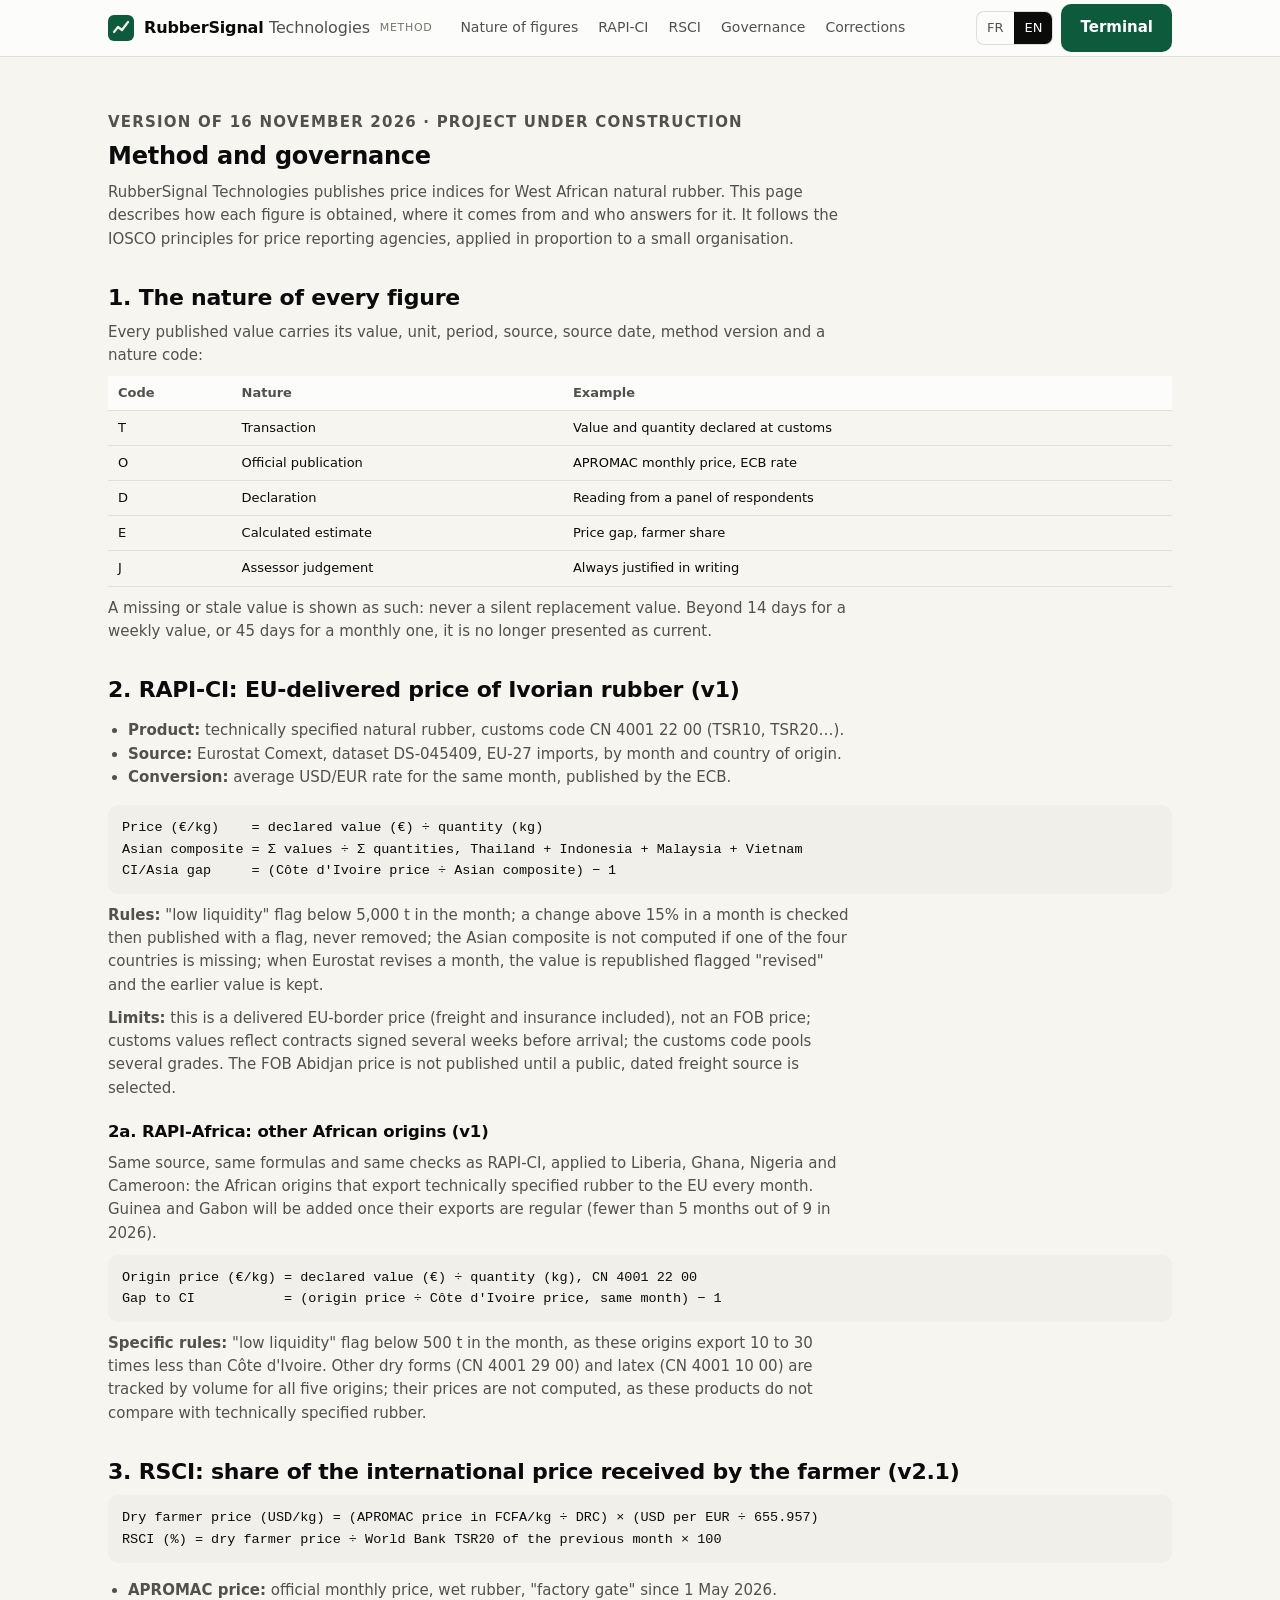
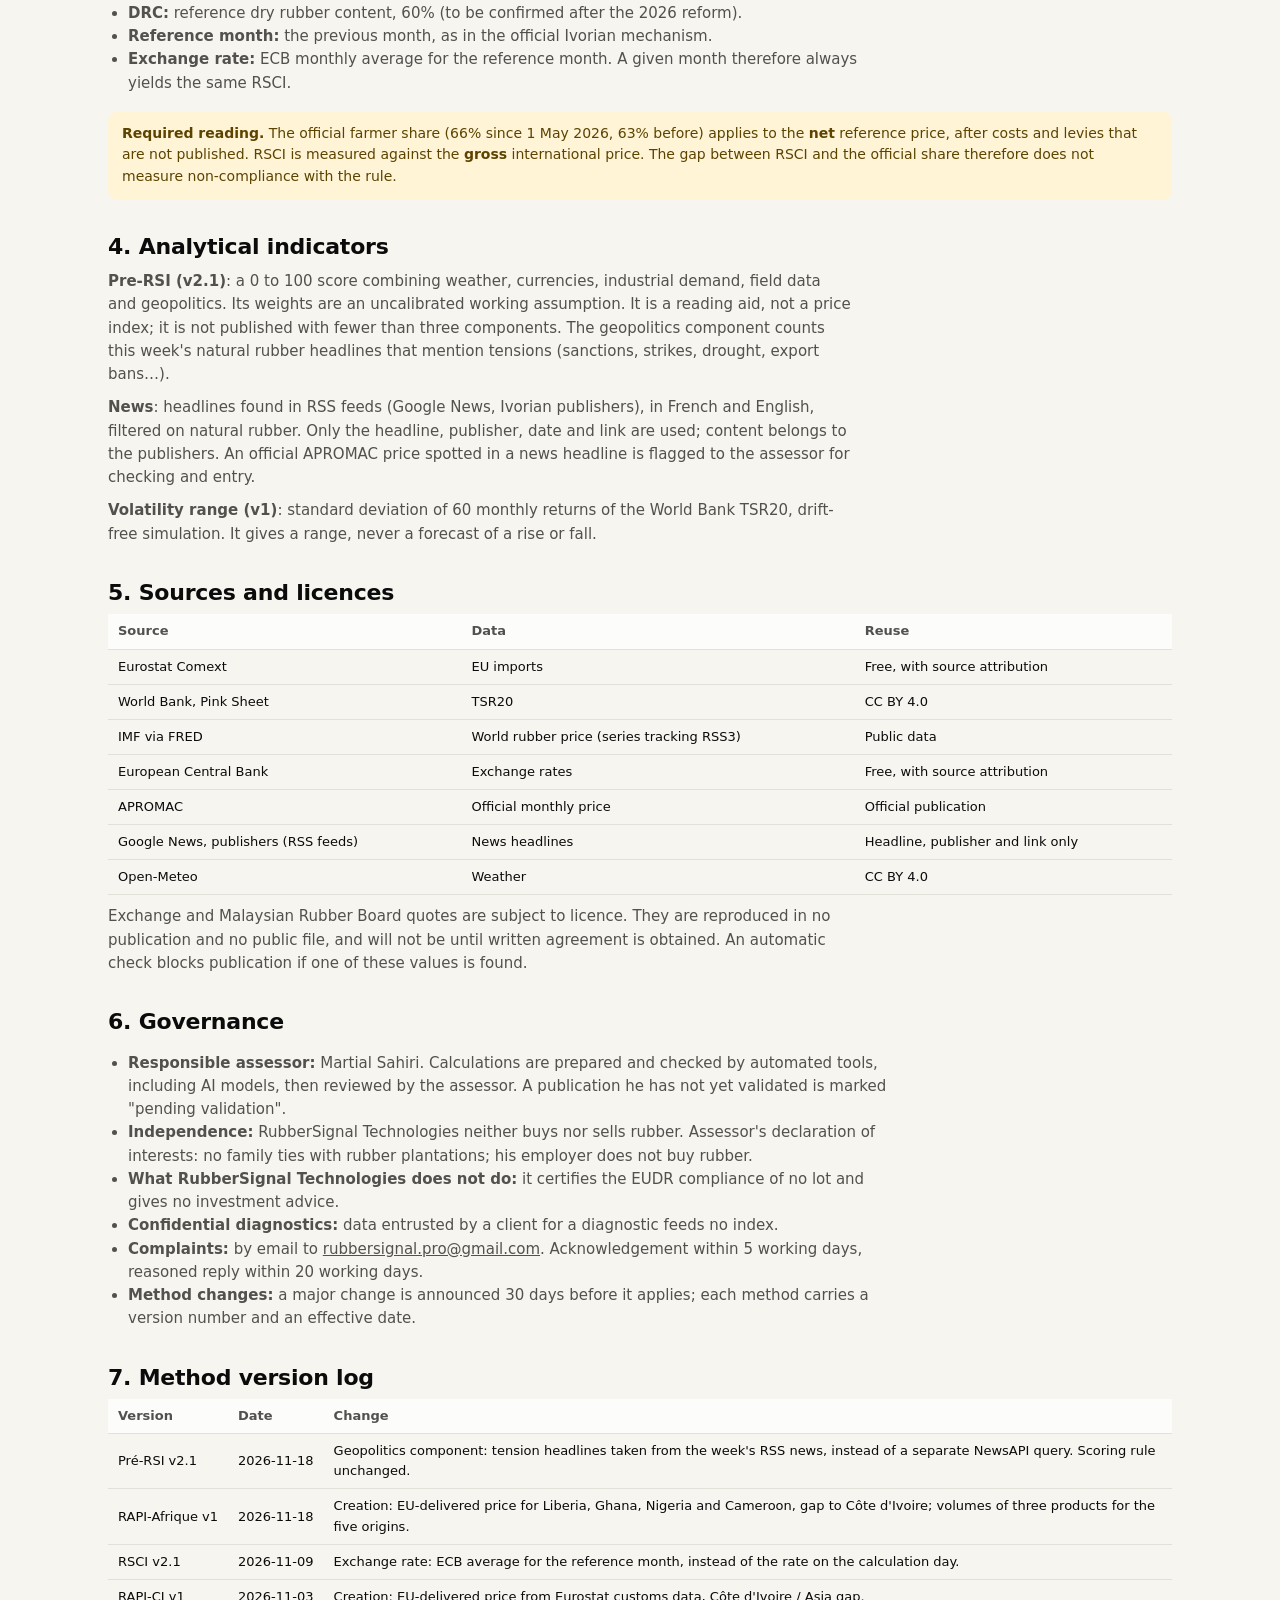
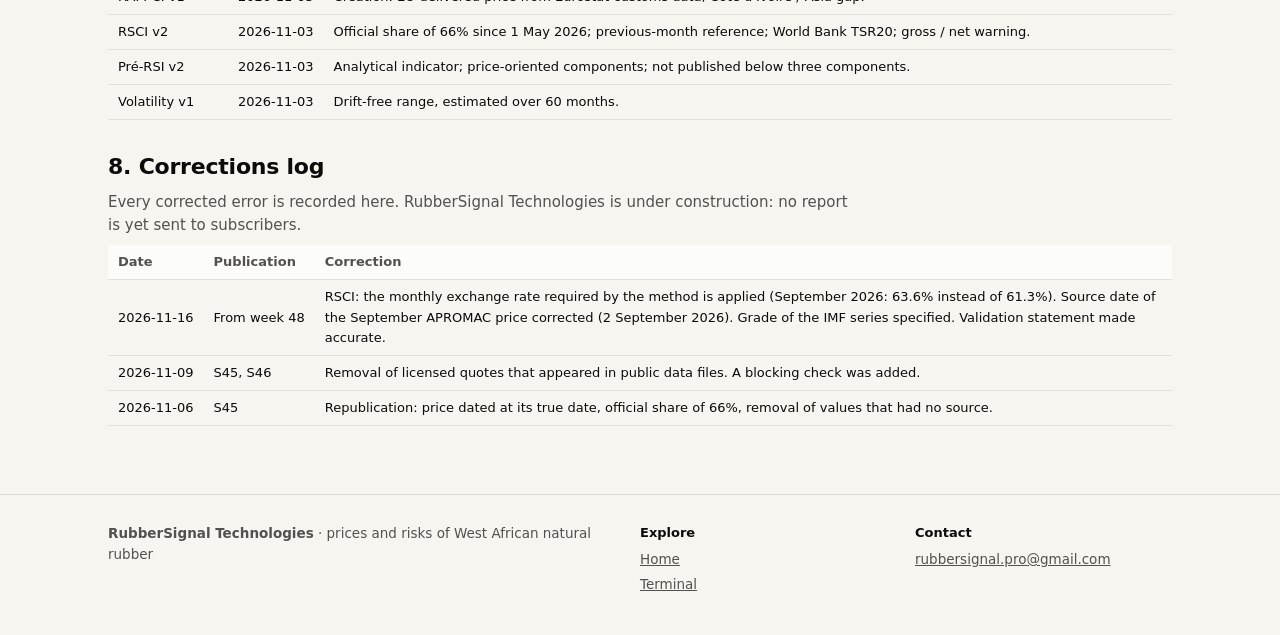
==== commit 82537436: "Actualites v2 : flux RSS gratuits a la place de NewsAPI ; Pre-RSI v2.1 - script 02 v4 : Google News " ====
--- a/site/methode.html
+++ b/site/methode.html
@@ -90,7 +90,8 @@
     <div class="callout"><span lang="fr"><strong>Lecture obligatoire.</strong> La part officielle du planteur (66 % depuis le 1<sup>er</sup> mai 2026, 63 % auparavant) s'applique au prix de référence <strong>net</strong>, après des coûts et une fiscalité qui ne sont pas publiés. Le RSCI se rapporte au prix international <strong>brut</strong>. L'écart entre le RSCI et la part officielle ne mesure donc pas un non-respect de la règle.</span><span lang="en"><strong>Required reading.</strong> The official farmer share (66% since 1 May 2026, 63% before) applies to the <strong>net</strong> reference price, after costs and levies that are not published. RSCI is measured against the <strong>gross</strong> international price. The gap between RSCI and the official share therefore does not measure non-compliance with the rule.</span></div>
 
     <h2><span lang="fr">4. Indicateurs d'analyse</span><span lang="en">4. Analytical indicators</span></h2>
-    <p><span lang="fr"><strong>Pré-RSI (v2)</strong> : score de 0 à 100 qui combine météo, devises, demande industrielle, terrain et géopolitique. Ses pondérations sont une hypothèse de travail non calibrée. C'est une aide à la lecture, pas un indice de prix ; il n'est pas publié avec moins de trois composantes.</span><span lang="en"><strong>Pre-RSI (v2)</strong>: a 0 to 100 score combining weather, currencies, industrial demand, field data and geopolitics. Its weights are an uncalibrated working assumption. It is a reading aid, not a price index; it is not published with fewer than three components.</span></p>
+    <p><span lang="fr"><strong>Pré-RSI (v2.1)</strong> : score de 0 à 100 qui combine météo, devises, demande industrielle, terrain et géopolitique. Ses pondérations sont une hypothèse de travail non calibrée. C'est une aide à la lecture, pas un indice de prix ; il n'est pas publié avec moins de trois composantes. La composante géopolitique compte les titres de la semaine sur le caoutchouc naturel qui parlent de tensions (sanctions, grève, sécheresse, interdiction d'export…).</span><span lang="en"><strong>Pre-RSI (v2.1)</strong>: a 0 to 100 score combining weather, currencies, industrial demand, field data and geopolitics. Its weights are an uncalibrated working assumption. It is a reading aid, not a price index; it is not published with fewer than three components. The geopolitics component counts this week's natural rubber headlines that mention tensions (sanctions, strikes, drought, export bans…).</span></p>
+    <p><span lang="fr"><strong>Actualités</strong> : titres repérés dans des flux RSS (Google News, éditeurs ivoiriens), en français et en anglais, filtrés sur le caoutchouc naturel. Seuls le titre, l'éditeur, la date et le lien sont repris ; le contenu appartient aux éditeurs. Un prix officiel APROMAC repéré dans un titre d'actualité est signalé à l'évaluateur pour vérification et saisie.</span><span lang="en"><strong>News</strong>: headlines found in RSS feeds (Google News, Ivorian publishers), in French and English, filtered on natural rubber. Only the headline, publisher, date and link are used; content belongs to the publishers. An official APROMAC price spotted in a news headline is flagged to the assessor for checking and entry.</span></p>
     <p><span lang="fr"><strong>Fourchette de volatilité (v1)</strong> : écart-type de 60 rendements mensuels du TSR20 de la Banque mondiale, simulation sans tendance. Elle donne une amplitude, jamais une prévision de hausse ou de baisse.</span><span lang="en"><strong>Volatility range (v1)</strong>: standard deviation of 60 monthly returns of the World Bank TSR20, drift-free simulation. It gives a range, never a forecast of a rise or fall.</span></p>
 
     <h2><span lang="fr">5. Sources et licences</span><span lang="en">5. Sources and licences</span></h2>
@@ -102,6 +103,7 @@
         <tr><td class="l"><span lang="fr">FMI via FRED</span><span lang="en">IMF via FRED</span></td><td class="l"><span lang="fr">Prix mondial du caoutchouc (série proche du RSS3)</span><span lang="en">World rubber price (series tracking RSS3)</span></td><td class="l"><span lang="fr">Données publiques</span><span lang="en">Public data</span></td></tr>
         <tr><td class="l"><span lang="fr">Banque centrale européenne</span><span lang="en">European Central Bank</span></td><td class="l"><span lang="fr">Taux de change</span><span lang="en">Exchange rates</span></td><td class="l"><span lang="fr">Libre, avec mention de la source</span><span lang="en">Free, with source attribution</span></td></tr>
         <tr><td class="l">APROMAC</td><td class="l"><span lang="fr">Prix officiel du mois</span><span lang="en">Official monthly price</span></td><td class="l"><span lang="fr">Publication officielle</span><span lang="en">Official publication</span></td></tr>
+        <tr><td class="l"><span lang="fr">Google News, éditeurs (flux RSS)</span><span lang="en">Google News, publishers (RSS feeds)</span></td><td class="l"><span lang="fr">Titres d'actualité</span><span lang="en">News headlines</span></td><td class="l"><span lang="fr">Titre, éditeur et lien seulement</span><span lang="en">Headline, publisher and link only</span></td></tr>
         <tr><td class="l">Open-Meteo</td><td class="l"><span lang="fr">Météo</span><span lang="en">Weather</span></td><td class="l">CC BY 4.0</td></tr>
       </tbody>
     </table></div>
@@ -121,6 +123,7 @@
     <div class="scroll"><table class="data">
       <thead><tr><th class="l">Version</th><th class="l">Date</th><th class="l"><span lang="fr">Changement</span><span lang="en">Change</span></th></tr></thead>
       <tbody>
+        <tr><td class="l">Pré-RSI v2.1</td><td class="l">2026-11-18</td><td class="l wrapc"><span lang="fr">Composante géopolitique : titres de tension tirés des actualités RSS de la semaine, à la place d'une requête NewsAPI séparée. Règle de score inchangée.</span><span lang="en">Geopolitics component: tension headlines taken from the week's RSS news, instead of a separate NewsAPI query. Scoring rule unchanged.</span></td></tr>
         <tr><td class="l">RAPI-Afrique v1</td><td class="l">2026-11-18</td><td class="l wrapc"><span lang="fr">Création : prix rendu UE du Liberia, du Ghana, du Nigeria et du Cameroun, écart avec la Côte d'Ivoire ; volumes de trois produits pour les cinq origines.</span><span lang="en">Creation: EU-delivered price for Liberia, Ghana, Nigeria and Cameroon, gap to Côte d'Ivoire; volumes of three products for the five origins.</span></td></tr>
         <tr><td class="l">RSCI v2.1</td><td class="l">2026-11-09</td><td class="l wrapc"><span lang="fr">Taux de change : moyenne BCE du mois de référence, à la place du taux du jour de calcul.</span><span lang="en">Exchange rate: ECB average for the reference month, instead of the rate on the calculation day.</span></td></tr>
         <tr><td class="l">RAPI-CI v1</td><td class="l">2026-11-03</td><td class="l wrapc"><span lang="fr">Création : prix rendu UE à partir des douanes Eurostat, écart Côte d'Ivoire / Asie.</span><span lang="en">Creation: EU-delivered price from Eurostat customs data, Côte d'Ivoire / Asia gap.</span></td></tr>
--- a/site/assets/rs.css
+++ b/site/assets/rs.css
@@ -304,3 +304,10 @@
 @media (max-width: 520px) { .top .tools .btn { display: none; } .top .wrap { gap: 10px; } }
 .section .kpis { margin-top: 20px; }
 .section .timeline { margin-top: 24px; }
+/* Actualités du terminal : une ligne de métadonnées, puis le titre (lien vers l'éditeur) */
+ul.plain.news { list-style: none; padding-left: 0; display: grid; gap: 12px; margin-top: 12px; }
+ul.plain.news li + li { margin-top: 0; padding-top: 12px; border-top: 1px solid var(--grid); }
+.news-meta { display: flex; flex-wrap: wrap; gap: 6px; align-items: center; font-size: 12.5px; color: var(--muted); }
+.news-title { display: block; margin-top: 4px; font-size: 15px; color: var(--ink); line-height: 1.4; overflow-wrap: anywhere; }
+a.news-title { text-decoration: none; }
+a.news-title:hover, a.news-title:focus-visible { text-decoration: underline; }
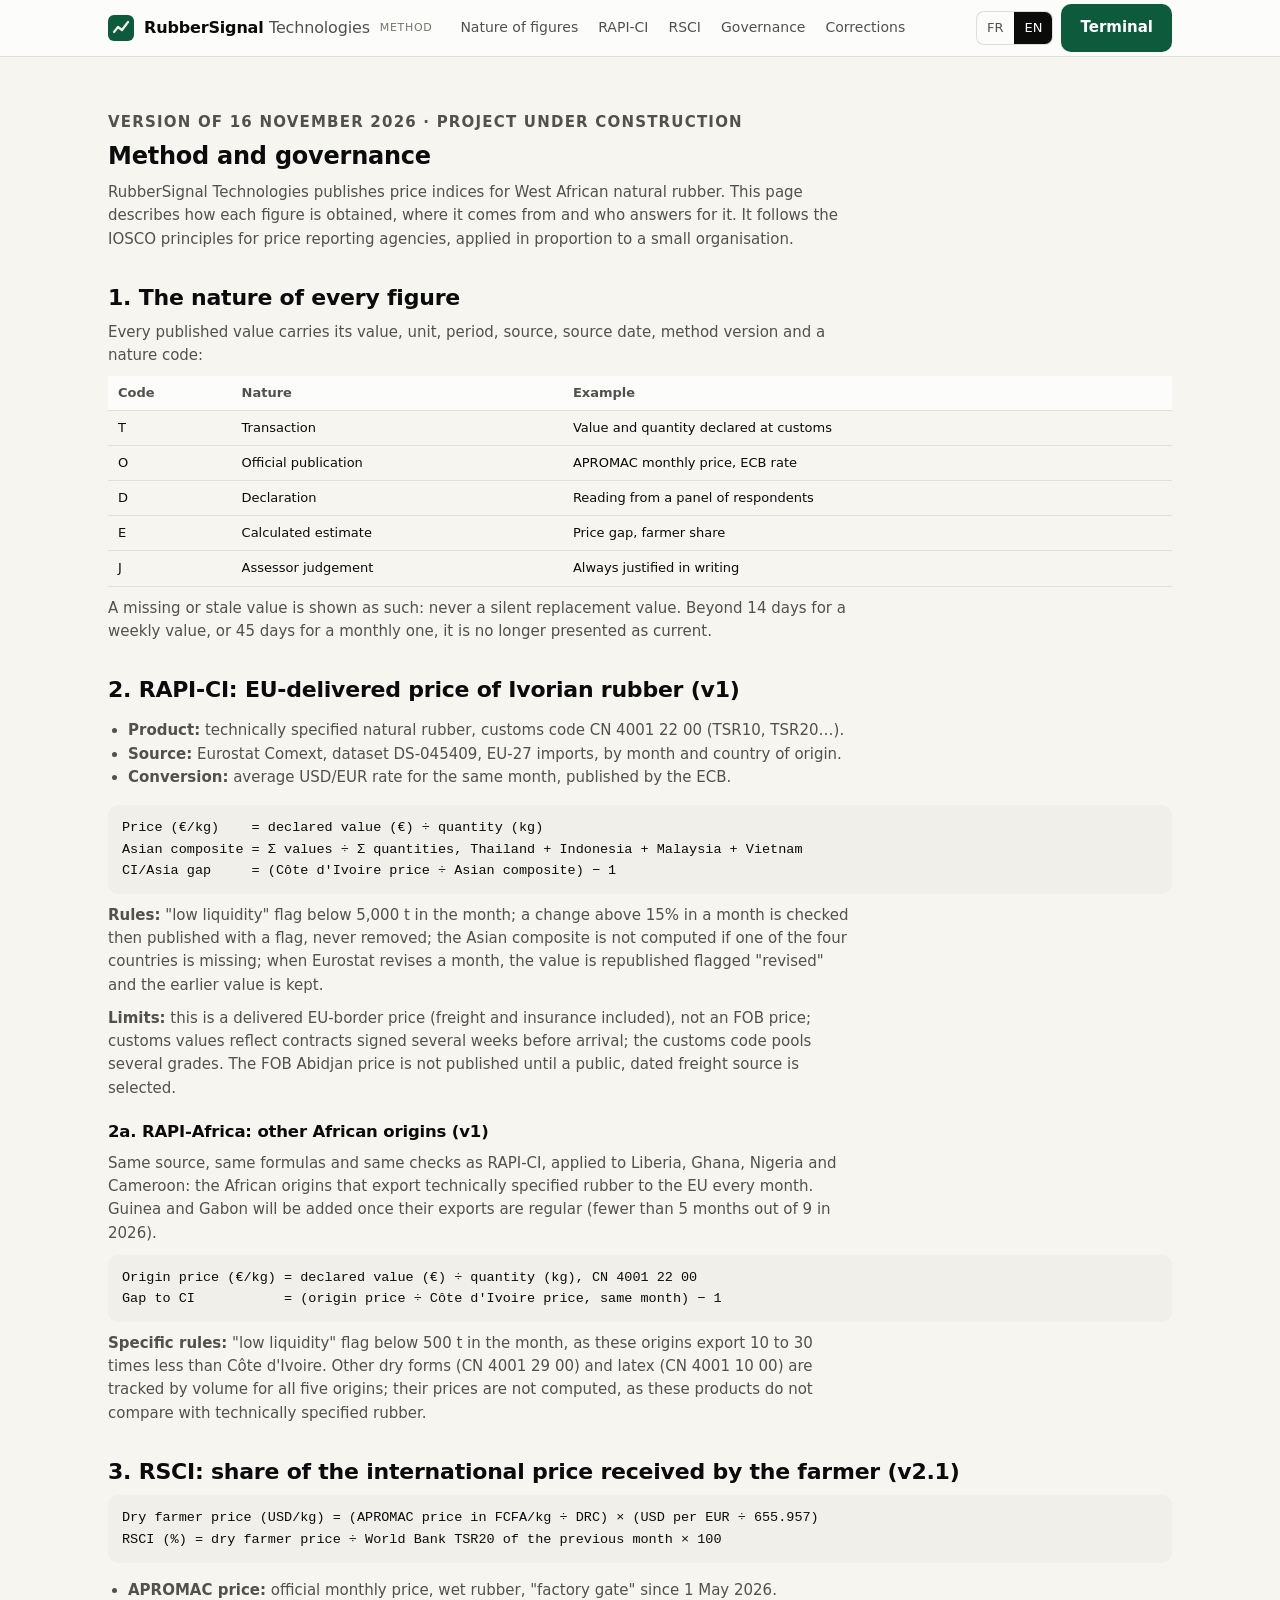
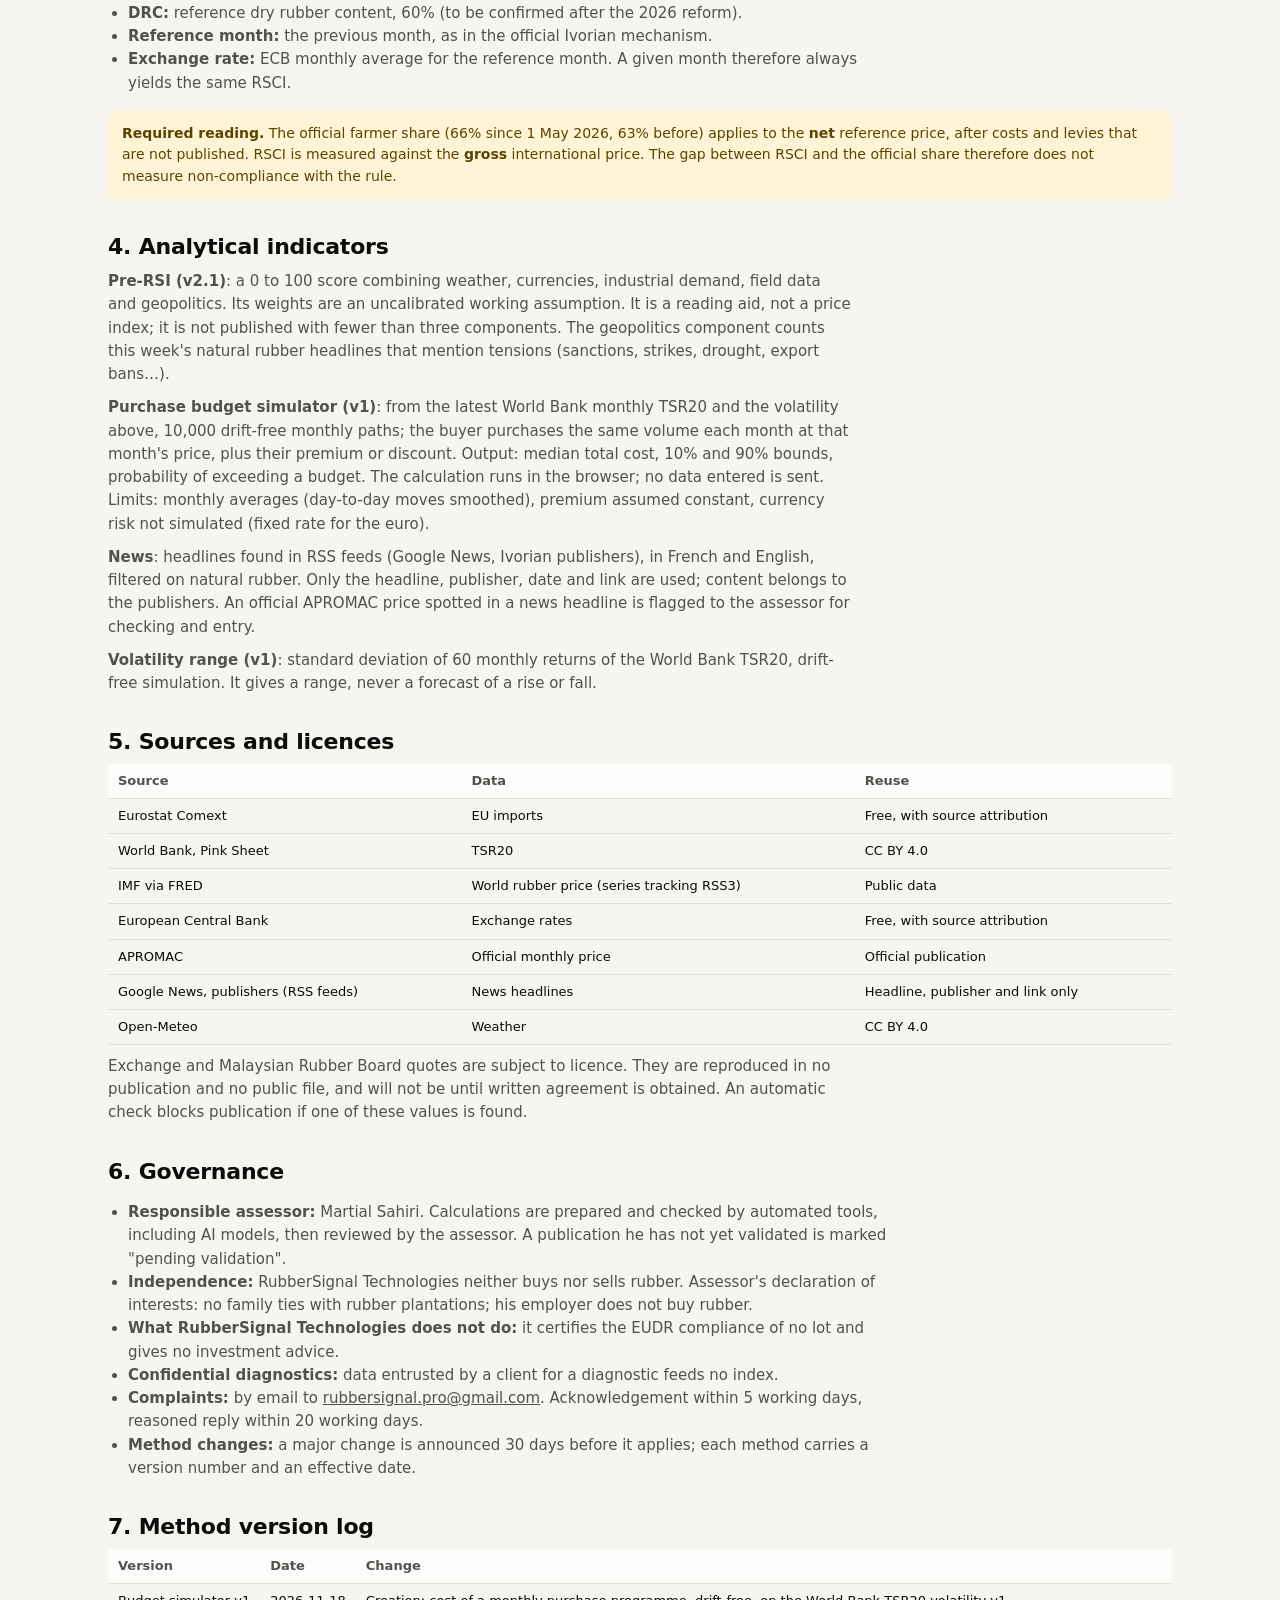
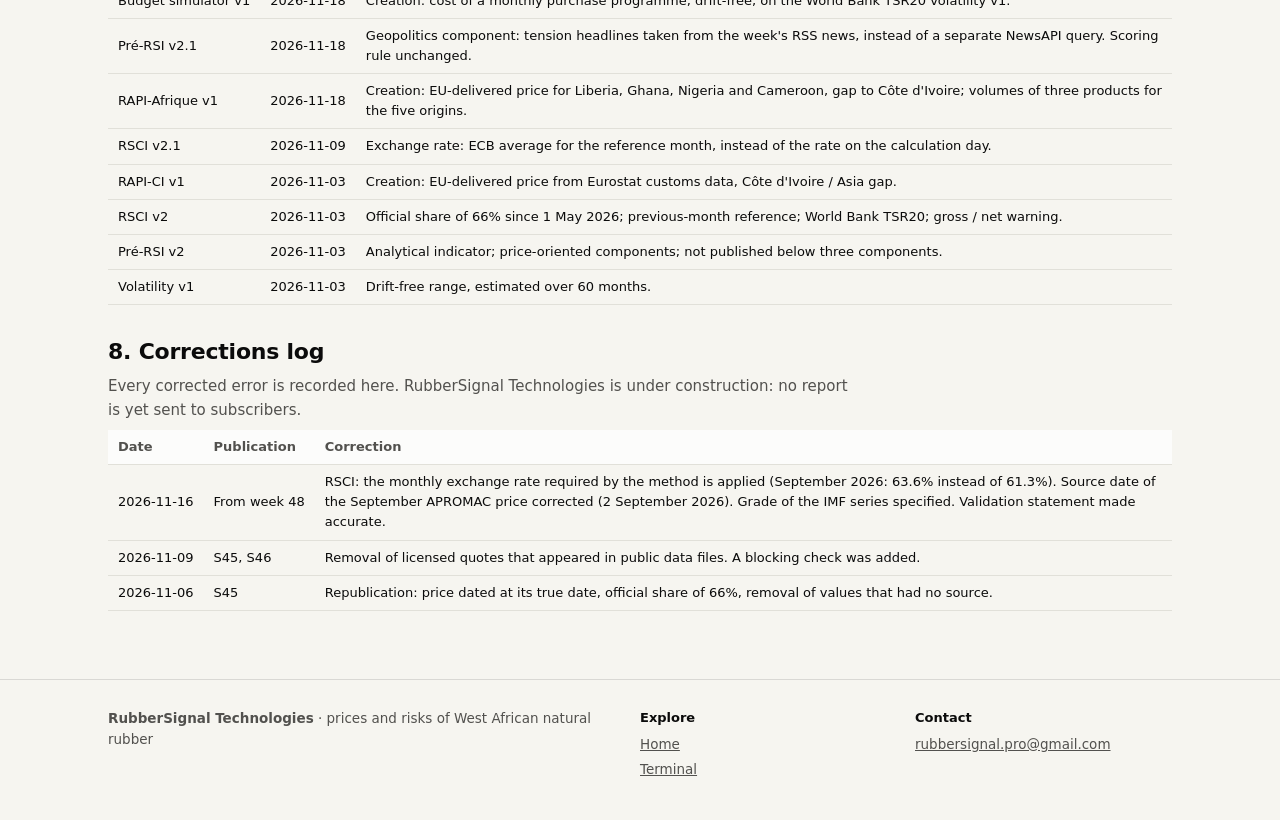
==== commit 86957b9b: "Simulateur de budget d'achat v1 dans le terminal - site/assets/rs-budget.js : mouvement brownien geo" ====
--- a/site/methode.html
+++ b/site/methode.html
@@ -91,6 +91,7 @@
 
     <h2><span lang="fr">4. Indicateurs d'analyse</span><span lang="en">4. Analytical indicators</span></h2>
     <p><span lang="fr"><strong>Pré-RSI (v2.1)</strong> : score de 0 à 100 qui combine météo, devises, demande industrielle, terrain et géopolitique. Ses pondérations sont une hypothèse de travail non calibrée. C'est une aide à la lecture, pas un indice de prix ; il n'est pas publié avec moins de trois composantes. La composante géopolitique compte les titres de la semaine sur le caoutchouc naturel qui parlent de tensions (sanctions, grève, sécheresse, interdiction d'export…).</span><span lang="en"><strong>Pre-RSI (v2.1)</strong>: a 0 to 100 score combining weather, currencies, industrial demand, field data and geopolitics. Its weights are an uncalibrated working assumption. It is a reading aid, not a price index; it is not published with fewer than three components. The geopolitics component counts this week's natural rubber headlines that mention tensions (sanctions, strikes, drought, export bans…).</span></p>
+    <p><span lang="fr"><strong>Simulateur de budget d'achat (v1)</strong> : à partir du dernier TSR20 mensuel de la Banque mondiale et de la volatilité ci-dessus, 10 000 trajectoires mensuelles sans tendance ; l'acheteur achète le même volume chaque mois au prix du mois, plus sa prime ou décote. Résultat : coût total médian, bornes 10 % et 90 %, probabilité de dépasser un budget. Le calcul se fait dans le navigateur ; aucune donnée saisie n'est envoyée. Limites : moyennes mensuelles (variations au jour le jour lissées), prime supposée constante, risque de change non simulé (taux fixe pour l'euro).</span><span lang="en"><strong>Purchase budget simulator (v1)</strong>: from the latest World Bank monthly TSR20 and the volatility above, 10,000 drift-free monthly paths; the buyer purchases the same volume each month at that month's price, plus their premium or discount. Output: median total cost, 10% and 90% bounds, probability of exceeding a budget. The calculation runs in the browser; no data entered is sent. Limits: monthly averages (day-to-day moves smoothed), premium assumed constant, currency risk not simulated (fixed rate for the euro).</span></p>
     <p><span lang="fr"><strong>Actualités</strong> : titres repérés dans des flux RSS (Google News, éditeurs ivoiriens), en français et en anglais, filtrés sur le caoutchouc naturel. Seuls le titre, l'éditeur, la date et le lien sont repris ; le contenu appartient aux éditeurs. Un prix officiel APROMAC repéré dans un titre d'actualité est signalé à l'évaluateur pour vérification et saisie.</span><span lang="en"><strong>News</strong>: headlines found in RSS feeds (Google News, Ivorian publishers), in French and English, filtered on natural rubber. Only the headline, publisher, date and link are used; content belongs to the publishers. An official APROMAC price spotted in a news headline is flagged to the assessor for checking and entry.</span></p>
     <p><span lang="fr"><strong>Fourchette de volatilité (v1)</strong> : écart-type de 60 rendements mensuels du TSR20 de la Banque mondiale, simulation sans tendance. Elle donne une amplitude, jamais une prévision de hausse ou de baisse.</span><span lang="en"><strong>Volatility range (v1)</strong>: standard deviation of 60 monthly returns of the World Bank TSR20, drift-free simulation. It gives a range, never a forecast of a rise or fall.</span></p>
 
@@ -123,6 +124,7 @@
     <div class="scroll"><table class="data">
       <thead><tr><th class="l">Version</th><th class="l">Date</th><th class="l"><span lang="fr">Changement</span><span lang="en">Change</span></th></tr></thead>
       <tbody>
+        <tr><td class="l"><span lang="fr">Simulateur de budget v1</span><span lang="en">Budget simulator v1</span></td><td class="l">2026-11-18</td><td class="l wrapc"><span lang="fr">Création : coût d'un programme d'achats mensuels, sans tendance, sur la volatilité v1 du TSR20 Banque mondiale.</span><span lang="en">Creation: cost of a monthly purchase programme, drift-free, on the World Bank TSR20 volatility v1.</span></td></tr>
         <tr><td class="l">Pré-RSI v2.1</td><td class="l">2026-11-18</td><td class="l wrapc"><span lang="fr">Composante géopolitique : titres de tension tirés des actualités RSS de la semaine, à la place d'une requête NewsAPI séparée. Règle de score inchangée.</span><span lang="en">Geopolitics component: tension headlines taken from the week's RSS news, instead of a separate NewsAPI query. Scoring rule unchanged.</span></td></tr>
         <tr><td class="l">RAPI-Afrique v1</td><td class="l">2026-11-18</td><td class="l wrapc"><span lang="fr">Création : prix rendu UE du Liberia, du Ghana, du Nigeria et du Cameroun, écart avec la Côte d'Ivoire ; volumes de trois produits pour les cinq origines.</span><span lang="en">Creation: EU-delivered price for Liberia, Ghana, Nigeria and Cameroon, gap to Côte d'Ivoire; volumes of three products for the five origins.</span></td></tr>
         <tr><td class="l">RSCI v2.1</td><td class="l">2026-11-09</td><td class="l wrapc"><span lang="fr">Taux de change : moyenne BCE du mois de référence, à la place du taux du jour de calcul.</span><span lang="en">Exchange rate: ECB average for the reference month, instead of the rate on the calculation day.</span></td></tr>
--- a/site/assets/rs.css
+++ b/site/assets/rs.css
@@ -105,7 +105,7 @@
 .logo svg { flex: none; }
 .logo small { font-weight: 500; color: var(--muted); letter-spacing: 0.06em; text-transform: uppercase; font-size: 11px; }
 .nav { display: none; gap: 20px; margin-left: 12px; font-size: 14px; }
-.nav a { text-decoration: none; color: var(--ink-2); }
+.nav a { text-decoration: none; color: var(--ink-2); white-space: nowrap; }
 .nav a:hover { color: var(--ink); }
 @media (min-width: 900px) { .nav { display: flex; } }
 .tools { margin-left: auto; display: flex; align-items: center; gap: 8px; }
@@ -311,3 +311,18 @@
 .news-title { display: block; margin-top: 4px; font-size: 15px; color: var(--ink); line-height: 1.4; overflow-wrap: anywhere; }
 a.news-title { text-decoration: none; }
 a.news-title:hover, a.news-title:focus-visible { text-decoration: underline; }
+/* Simulateur de budget d'achat */
+.sim-form { display: grid; gap: 6px; margin-top: 12px; font-size: 13.5px; color: var(--ink-2); }
+.sim-form label, .sim-form .sim-label { margin-top: 10px; font-weight: 500; color: var(--ink); }
+.sim-form input { font: inherit; font-size: 15px; color: var(--ink); background: var(--surface); border: 1px solid var(--border);
+  border-radius: 8px; padding: 8px 10px; width: 100%; max-width: 260px; font-variant-numeric: tabular-nums; }
+.sim-form input:focus-visible { outline: 2px solid var(--s1); outline-offset: 1px; }
+.sim-form input[aria-invalid="true"] { border-color: var(--s2); }
+.sim-form .seg { justify-self: start; }
+.sim-form .note { margin: 2px 0 0; }
+.kpis.sim-kpis { grid-template-columns: 1fr; margin-top: 12px; }
+.sim-kpis .kpi { display: grid; grid-template-columns: 1fr auto; align-items: baseline; gap: 4px 12px; }
+.sim-kpis .kpi .label { min-height: 0; }
+.sim-kpis .kpi .value { grid-row: 1 / span 2; grid-column: 2; text-align: right; white-space: nowrap; }
+.linkbtn { font: inherit; color: var(--s1); background: none; border: 0; padding: 0; text-decoration: underline; cursor: pointer; }
+.linkbtn:focus-visible { outline: 2px solid var(--s1); outline-offset: 2px; }
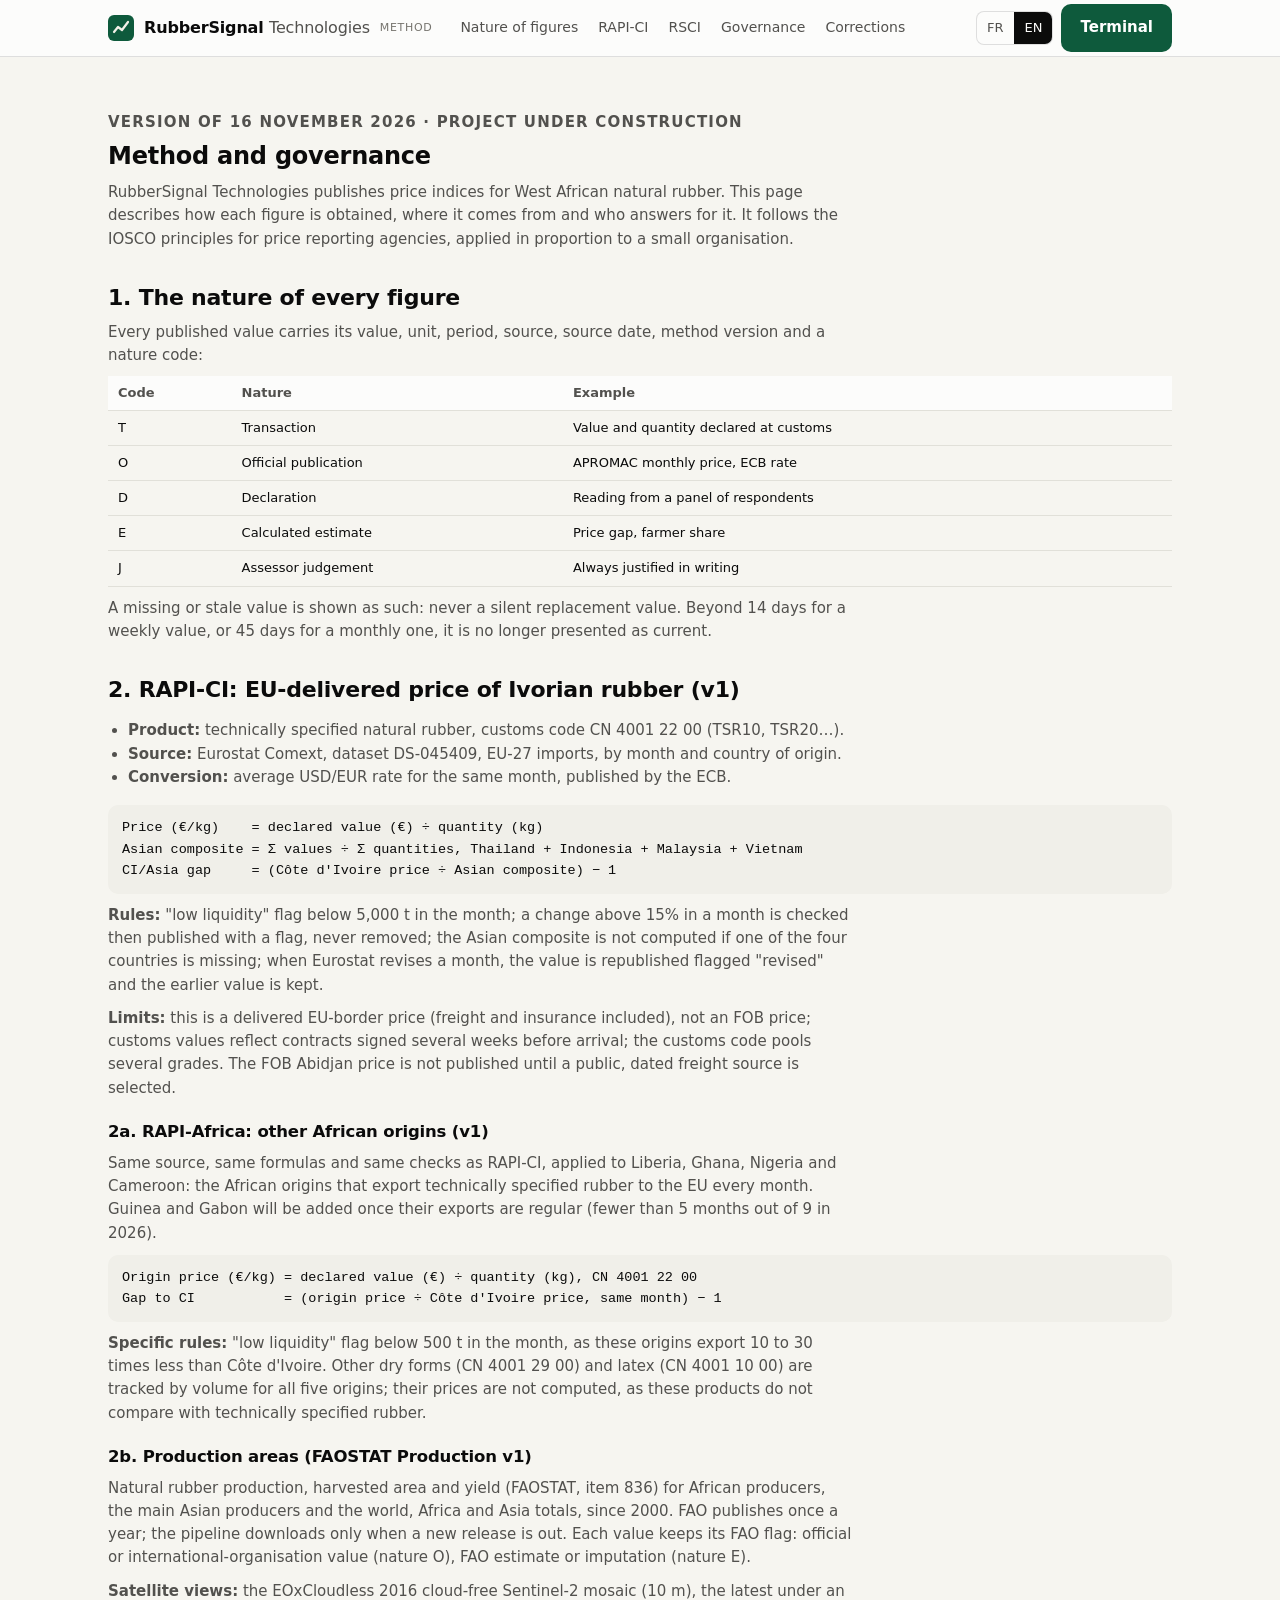
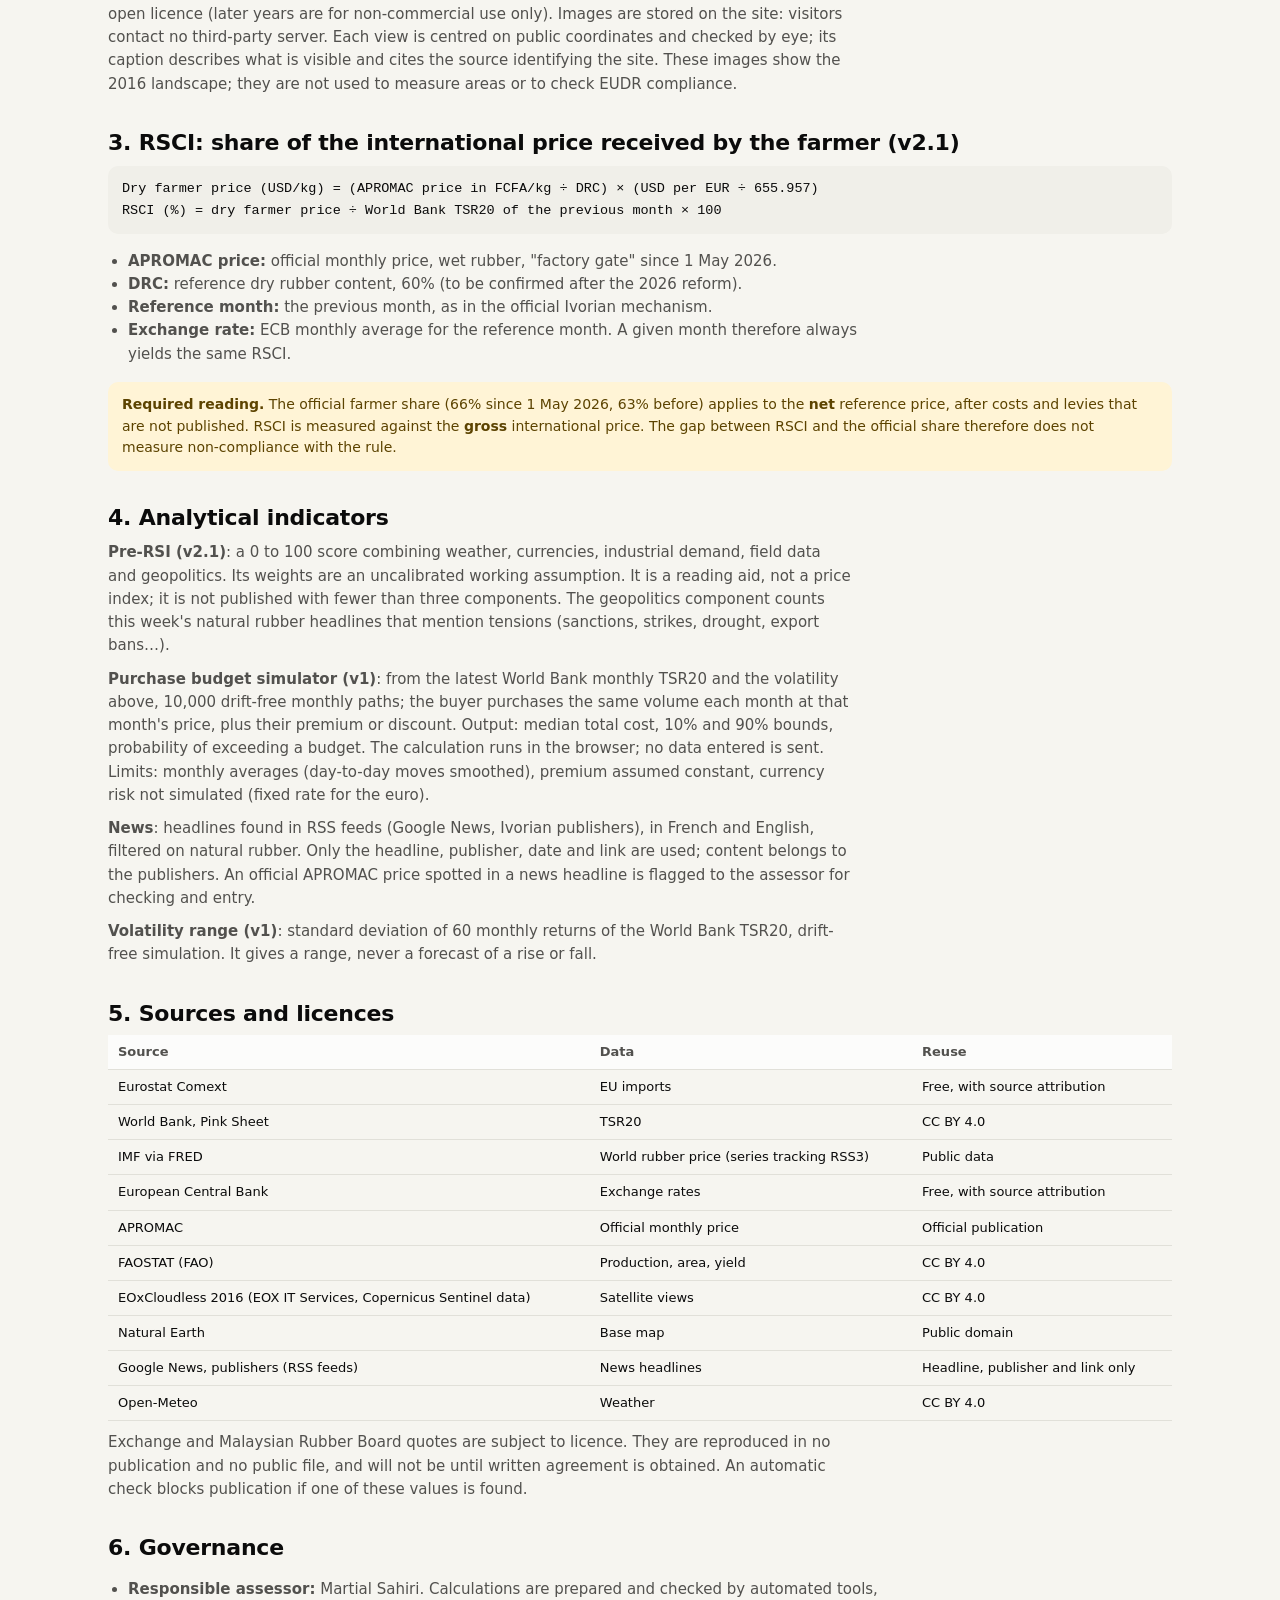
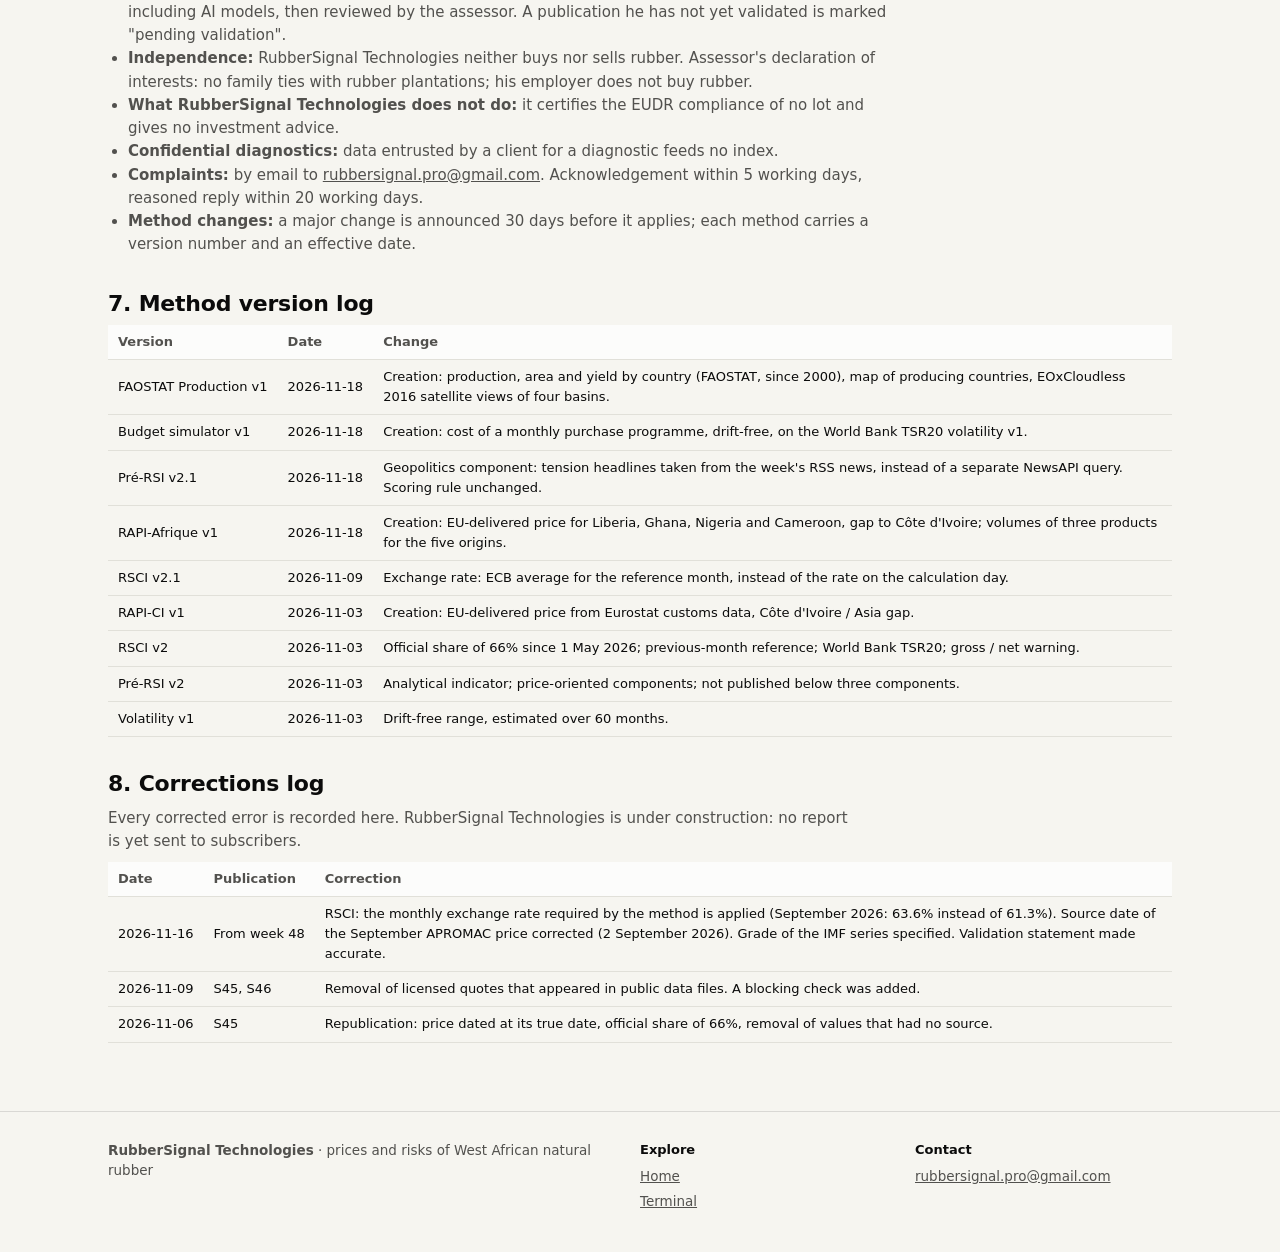
==== commit 0bf8d8b6: "Zones de production : FAOSTAT, carte Afrique, vues satellite 2016 - script 09 : production, superfic" ====
--- a/site/methode.html
+++ b/site/methode.html
@@ -77,6 +77,10 @@
 Gap to CI           = (origin price ÷ Côte d'Ivoire price, same month) − 1</span></div>
     <p><span lang="fr"><strong>Règles propres :</strong> mention « faible liquidité » sous 500 t dans le mois, car ces origines exportent 10 à 30 fois moins que la Côte d'Ivoire. Les autres formes sèches (NC 4001 29 00) et le latex (NC 4001 10 00) sont suivis en volume pour les cinq origines ; leurs prix ne sont pas calculés, car ces produits ne se comparent pas au caoutchouc technique.</span><span lang="en"><strong>Specific rules:</strong> "low liquidity" flag below 500 t in the month, as these origins export 10 to 30 times less than Côte d'Ivoire. Other dry forms (CN 4001 29 00) and latex (CN 4001 10 00) are tracked by volume for all five origins; their prices are not computed, as these products do not compare with technically specified rubber.</span></p>
 
+    <h3 id="production"><span lang="fr">2 ter. Zones de production (Production FAOSTAT v1)</span><span lang="en">2b. Production areas (FAOSTAT Production v1)</span></h3>
+    <p><span lang="fr">Production, superficie récoltée et rendement du caoutchouc naturel (FAOSTAT, produit 836) pour les producteurs africains, les grands producteurs asiatiques et les totaux monde, Afrique et Asie, depuis 2000. La FAO publie une fois par an ; la chaîne ne télécharge que si une nouvelle publication est parue. Chaque valeur garde le drapeau de la FAO : valeur officielle ou d'organisation internationale (nature O), estimation ou imputation de la FAO (nature E).</span><span lang="en">Natural rubber production, harvested area and yield (FAOSTAT, item 836) for African producers, the main Asian producers and the world, Africa and Asia totals, since 2000. FAO publishes once a year; the pipeline downloads only when a new release is out. Each value keeps its FAO flag: official or international-organisation value (nature O), FAO estimate or imputation (nature E).</span></p>
+    <p><span lang="fr"><strong>Vues satellite :</strong> mosaïque Sentinel-2 sans nuages EOxCloudless 2016 (10 m), la plus récente sous licence libre (les années suivantes sont réservées à un usage non commercial). Les images sont enregistrées sur le site : le visiteur ne contacte aucun serveur tiers. Chaque vue est centrée sur des coordonnées publiques et vérifiée à l'œil ; sa légende décrit ce qui est visible et cite la source qui identifie le site. Ces images montrent le paysage de 2016 ; elles ne servent ni à mesurer une surface ni à vérifier une conformité EUDR.</span><span lang="en"><strong>Satellite views:</strong> the EOxCloudless 2016 cloud-free Sentinel-2 mosaic (10 m), the latest under an open licence (later years are for non-commercial use only). Images are stored on the site: visitors contact no third-party server. Each view is centred on public coordinates and checked by eye; its caption describes what is visible and cites the source identifying the site. These images show the 2016 landscape; they are not used to measure areas or to check EUDR compliance.</span></p>
+
     <h2 id="rsci"><span lang="fr">3. RSCI : part du prix international reçue par le planteur (v2.1)</span><span lang="en">3. RSCI: share of the international price received by the farmer (v2.1)</span></h2>
     <div class="formula"><span lang="fr">Prix planteur sec (USD/kg) = (prix APROMAC en FCFA/kg ÷ DRC) × (USD par EUR ÷ 655,957)
 RSCI (%) = prix planteur sec ÷ TSR20 Banque mondiale du mois précédent × 100</span><span lang="en">Dry farmer price (USD/kg) = (APROMAC price in FCFA/kg ÷ DRC) × (USD per EUR ÷ 655.957)
@@ -104,6 +108,9 @@
         <tr><td class="l"><span lang="fr">FMI via FRED</span><span lang="en">IMF via FRED</span></td><td class="l"><span lang="fr">Prix mondial du caoutchouc (série proche du RSS3)</span><span lang="en">World rubber price (series tracking RSS3)</span></td><td class="l"><span lang="fr">Données publiques</span><span lang="en">Public data</span></td></tr>
         <tr><td class="l"><span lang="fr">Banque centrale européenne</span><span lang="en">European Central Bank</span></td><td class="l"><span lang="fr">Taux de change</span><span lang="en">Exchange rates</span></td><td class="l"><span lang="fr">Libre, avec mention de la source</span><span lang="en">Free, with source attribution</span></td></tr>
         <tr><td class="l">APROMAC</td><td class="l"><span lang="fr">Prix officiel du mois</span><span lang="en">Official monthly price</span></td><td class="l"><span lang="fr">Publication officielle</span><span lang="en">Official publication</span></td></tr>
+        <tr><td class="l">FAOSTAT (FAO)</td><td class="l"><span lang="fr">Production, surface, rendement</span><span lang="en">Production, area, yield</span></td><td class="l">CC BY 4.0</td></tr>
+        <tr><td class="l">EOxCloudless 2016 (EOX IT Services, <span lang="fr">données Copernicus Sentinel</span><span lang="en">Copernicus Sentinel data</span>)</td><td class="l"><span lang="fr">Vues satellite</span><span lang="en">Satellite views</span></td><td class="l">CC BY 4.0</td></tr>
+        <tr><td class="l">Natural Earth</td><td class="l"><span lang="fr">Fond de carte</span><span lang="en">Base map</span></td><td class="l"><span lang="fr">Domaine public</span><span lang="en">Public domain</span></td></tr>
         <tr><td class="l"><span lang="fr">Google News, éditeurs (flux RSS)</span><span lang="en">Google News, publishers (RSS feeds)</span></td><td class="l"><span lang="fr">Titres d'actualité</span><span lang="en">News headlines</span></td><td class="l"><span lang="fr">Titre, éditeur et lien seulement</span><span lang="en">Headline, publisher and link only</span></td></tr>
         <tr><td class="l">Open-Meteo</td><td class="l"><span lang="fr">Météo</span><span lang="en">Weather</span></td><td class="l">CC BY 4.0</td></tr>
       </tbody>
@@ -124,6 +131,7 @@
     <div class="scroll"><table class="data">
       <thead><tr><th class="l">Version</th><th class="l">Date</th><th class="l"><span lang="fr">Changement</span><span lang="en">Change</span></th></tr></thead>
       <tbody>
+        <tr><td class="l"><span lang="fr">Production FAOSTAT v1</span><span lang="en">FAOSTAT Production v1</span></td><td class="l">2026-11-18</td><td class="l wrapc"><span lang="fr">Création : production, surface et rendement par pays (FAOSTAT, depuis 2000), carte des pays producteurs, vues satellite EOxCloudless 2016 de quatre bassins.</span><span lang="en">Creation: production, area and yield by country (FAOSTAT, since 2000), map of producing countries, EOxCloudless 2016 satellite views of four basins.</span></td></tr>
         <tr><td class="l"><span lang="fr">Simulateur de budget v1</span><span lang="en">Budget simulator v1</span></td><td class="l">2026-11-18</td><td class="l wrapc"><span lang="fr">Création : coût d'un programme d'achats mensuels, sans tendance, sur la volatilité v1 du TSR20 Banque mondiale.</span><span lang="en">Creation: cost of a monthly purchase programme, drift-free, on the World Bank TSR20 volatility v1.</span></td></tr>
         <tr><td class="l">Pré-RSI v2.1</td><td class="l">2026-11-18</td><td class="l wrapc"><span lang="fr">Composante géopolitique : titres de tension tirés des actualités RSS de la semaine, à la place d'une requête NewsAPI séparée. Règle de score inchangée.</span><span lang="en">Geopolitics component: tension headlines taken from the week's RSS news, instead of a separate NewsAPI query. Scoring rule unchanged.</span></td></tr>
         <tr><td class="l">RAPI-Afrique v1</td><td class="l">2026-11-18</td><td class="l wrapc"><span lang="fr">Création : prix rendu UE du Liberia, du Ghana, du Nigeria et du Cameroun, écart avec la Côte d'Ivoire ; volumes de trois produits pour les cinq origines.</span><span lang="en">Creation: EU-delivered price for Liberia, Ghana, Nigeria and Cameroon, gap to Côte d'Ivoire; volumes of three products for the five origins.</span></td></tr>
--- a/site/assets/rs.css
+++ b/site/assets/rs.css
@@ -23,6 +23,8 @@
   --s1: #2a78d6;
   --s2: #eb6834;
   --s3: #1baf7a;
+  /* carte de production : rampe séquentielle bleue (clair = peu, foncé = beaucoup) */
+  --q0: #e6e5df; --q1: #b7d3f6; --q2: #6da7ec; --q3: #2a78d6; --q4: #104281;
   --warn-bg: #fff4d6;
   --warn-ink: #5c4300;
   --shadow: 0 1px 2px rgba(11, 11, 11, 0.06), 0 8px 24px rgba(11, 11, 11, 0.05);
@@ -47,6 +49,7 @@
     --s1: #3987e5;
     --s2: #d95926;
     --s3: #199e70;
+    --q0: #2a2a28; --q1: #184f95; --q2: #256abf; --q3: #5598e7; --q4: #9ec5f4;
     --warn-bg: #33290c;
     --warn-ink: #f3dc9a;
     --shadow: none;
@@ -71,6 +74,7 @@
   --s1: #3987e5;
   --s2: #d95926;
   --s3: #199e70;
+  --q0: #2a2a28; --q1: #184f95; --q2: #256abf; --q3: #5598e7; --q4: #9ec5f4;
   --warn-bg: #33290c;
   --warn-ink: #f3dc9a;
   --shadow: none;
@@ -326,3 +330,24 @@
 .sim-kpis .kpi .value { grid-row: 1 / span 2; grid-column: 2; text-align: right; white-space: nowrap; }
 .linkbtn { font: inherit; color: var(--s1); background: none; border: 0; padding: 0; text-decoration: underline; cursor: pointer; }
 .linkbtn:focus-visible { outline: 2px solid var(--s1); outline-offset: 2px; }
+/* Zones de production : carte, vues satellite */
+.carte-wrap { position: relative; margin-top: 12px; }
+.carte { width: 100%; height: auto; display: block; }
+.carte path.pays { fill: var(--q0); stroke: var(--surface); stroke-width: 1.2; stroke-linejoin: round; }
+.carte path.pays.q1 { fill: var(--q1); } .carte path.pays.q2 { fill: var(--q2); }
+.carte path.pays.q3 { fill: var(--q3); } .carte path.pays.q4 { fill: var(--q4); }
+.carte path.pays.prod { cursor: pointer; }
+.carte path.pays.prod:hover, .carte path.pays.prod:focus { stroke: var(--ink); stroke-width: 2; outline: none; }
+.carte .pin circle { fill: var(--s2); stroke: var(--surface); stroke-width: 2; cursor: pointer; }
+.carte .pin text { fill: #fff; font-size: 17px; font-weight: 700; text-anchor: middle; pointer-events: none; }
+.carte .pin:focus { outline: none; } .carte .pin:focus circle, .carte .pin.on circle { stroke: var(--ink); stroke-width: 3; }
+.carte .lbl { fill: var(--ink); font-size: 17px; font-weight: 600; pointer-events: none; paint-order: stroke; stroke: var(--surface); stroke-width: 3px; }
+.legende-q { display: flex; flex-wrap: wrap; gap: 6px 14px; font-size: 12.5px; color: var(--ink-2); margin-top: 10px; }
+.legende-q span { display: inline-flex; align-items: center; gap: 6px; }
+.legende-q i { width: 14px; height: 14px; border-radius: 3px; display: inline-block; }
+.legende-q i.pinkey { border-radius: 50%; background: var(--s2); }
+.sat-choix { display: flex; flex-wrap: wrap; gap: 6px; margin-top: 10px; }
+.sat-choix button { font: inherit; font-size: 13px; padding: 6px 10px; border-radius: 8px; border: 1px solid var(--border); background: var(--surface); color: var(--ink); cursor: pointer; }
+.sat-choix button[aria-pressed="true"] { background: var(--ink); color: var(--surface); }
+.sat-img { width: 100%; height: auto; display: block; border-radius: 8px; margin-top: 12px; background: var(--surface-2); aspect-ratio: 4 / 3; object-fit: cover; }
+.sat-credit { font-size: 11.5px; color: var(--muted); margin-top: 6px; overflow-wrap: anywhere; }
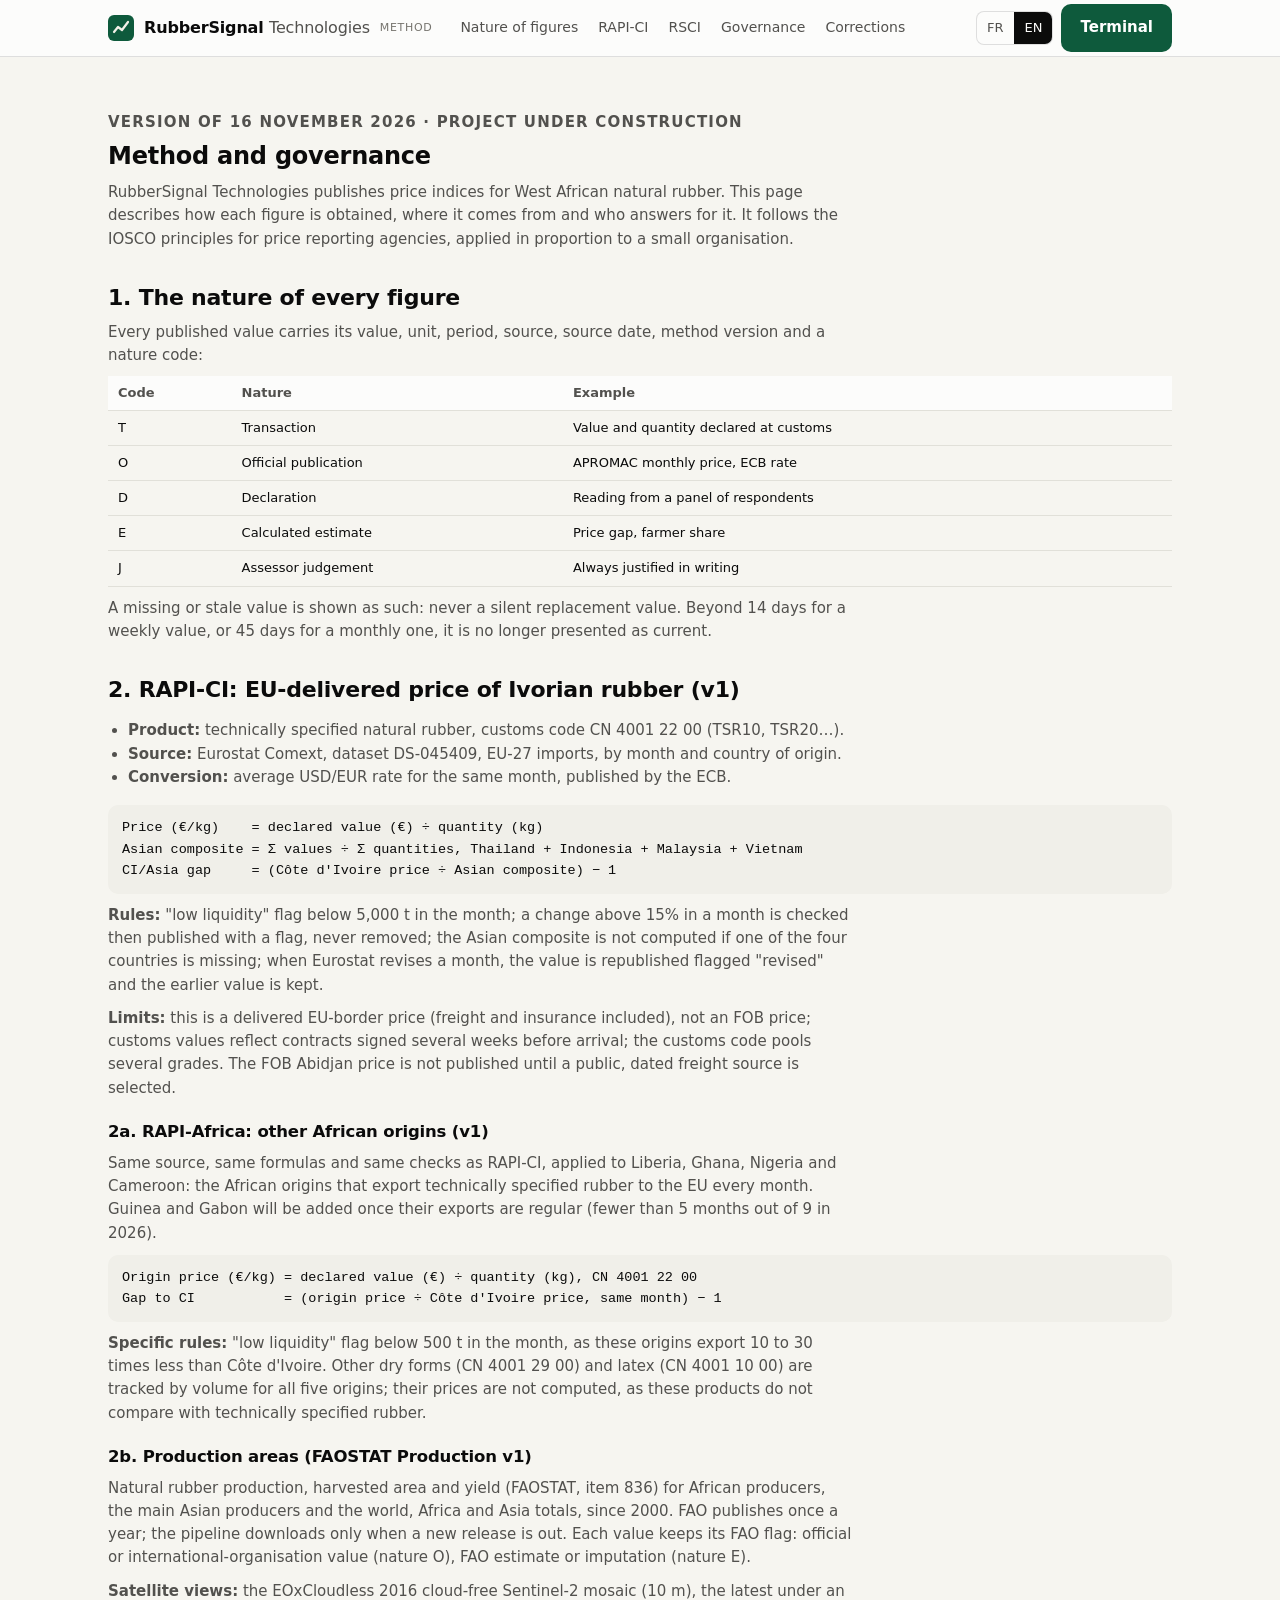
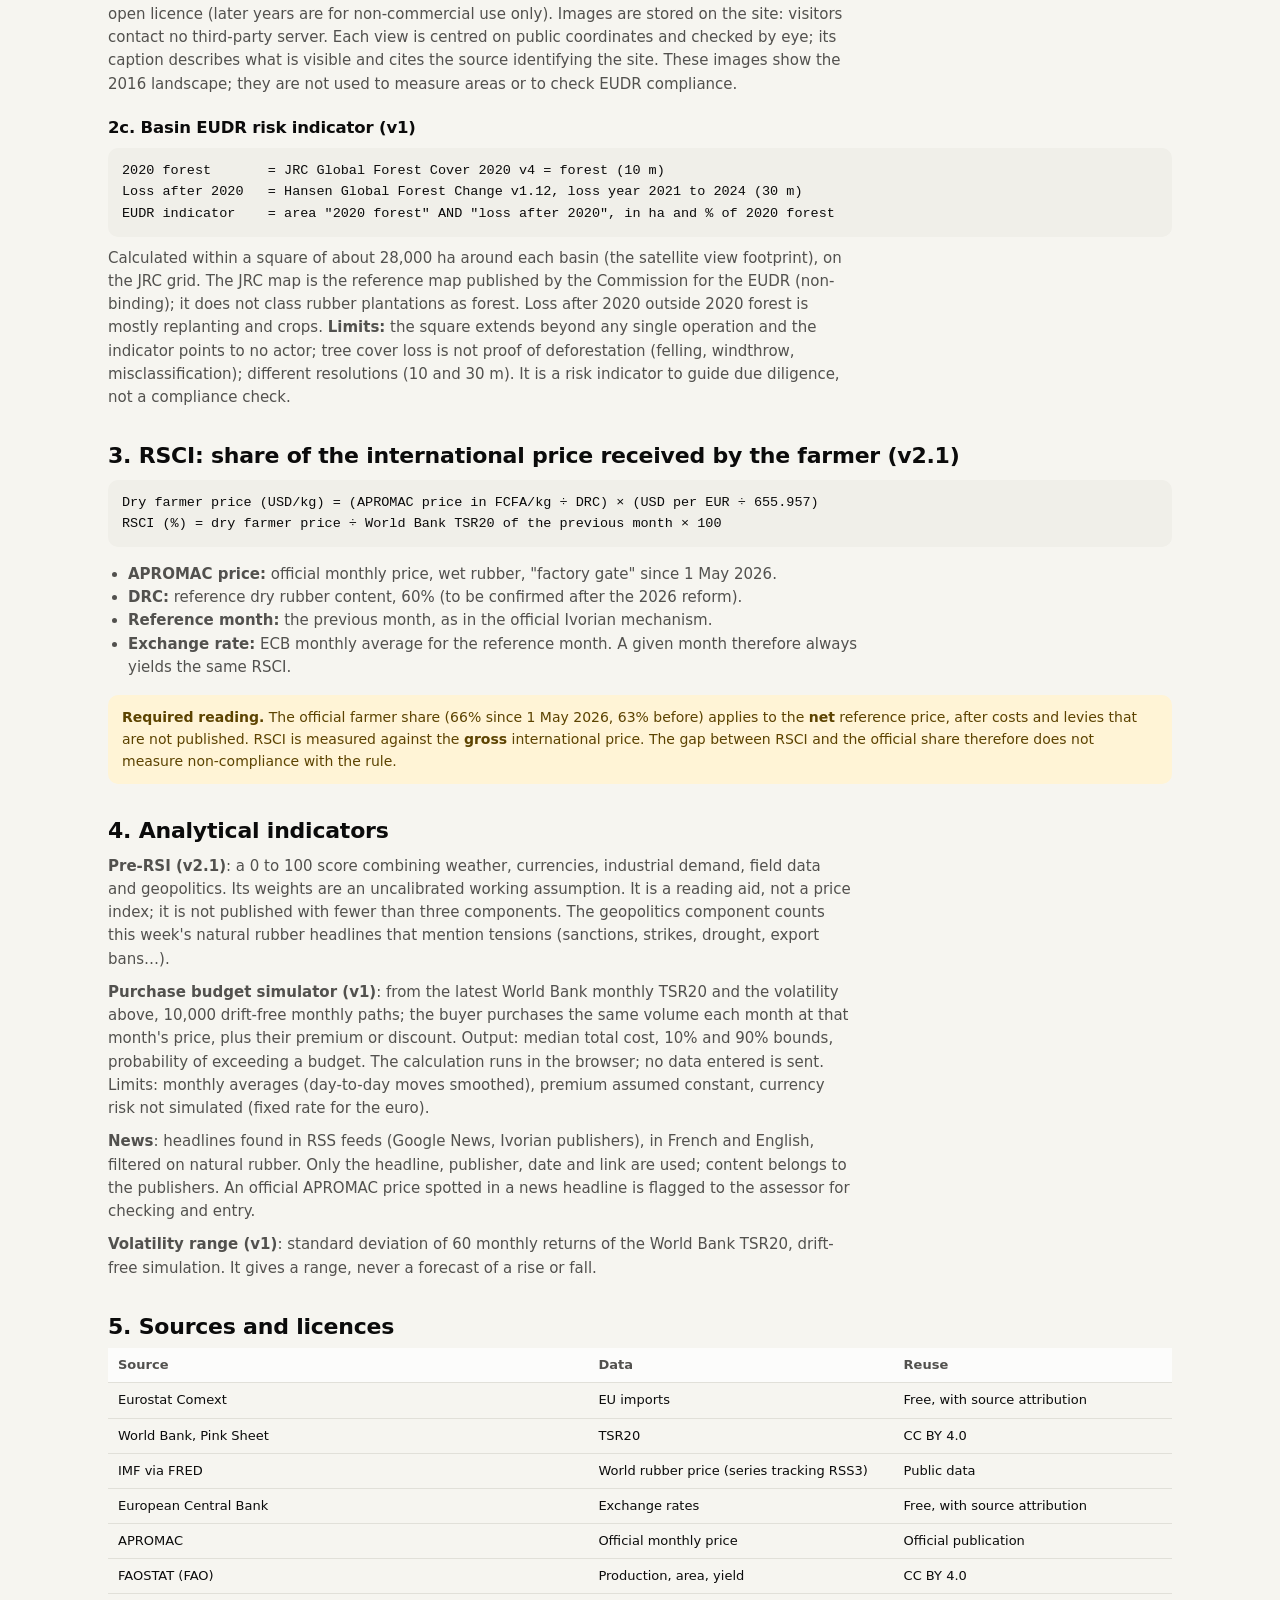
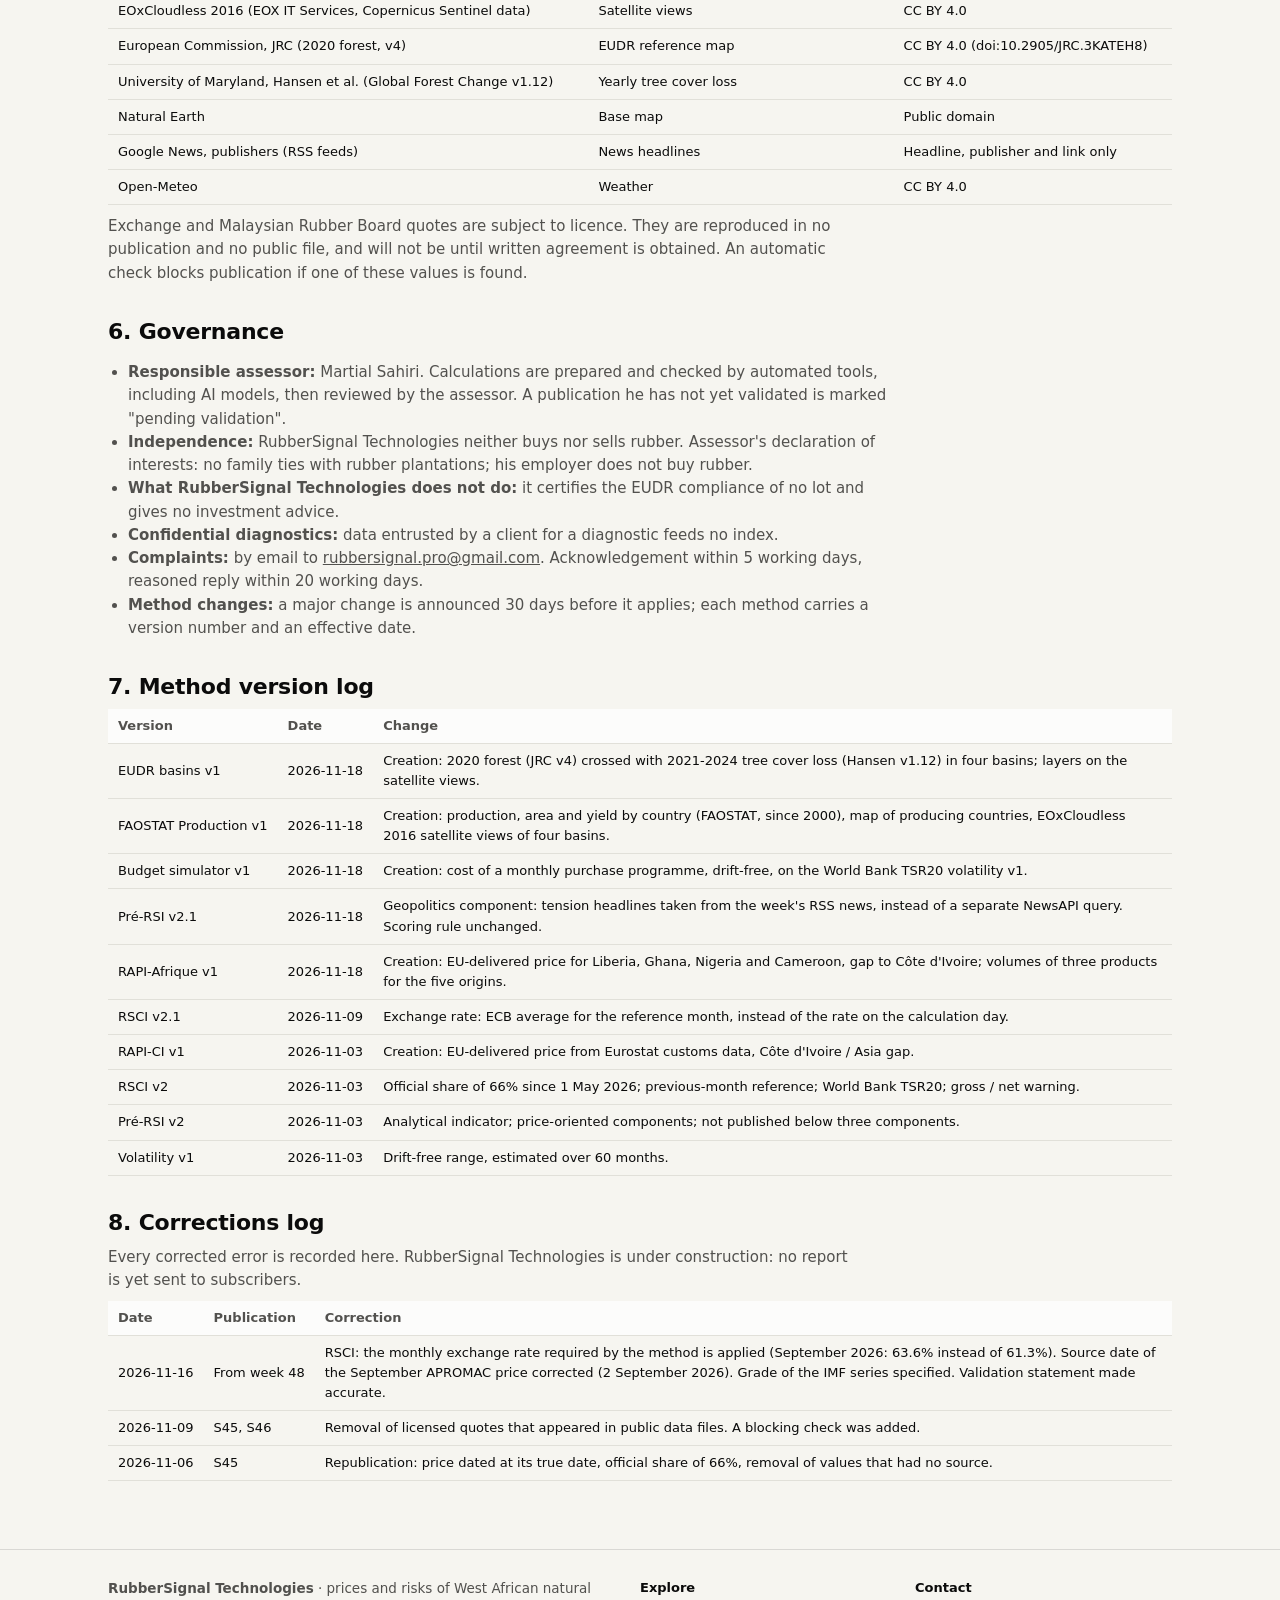
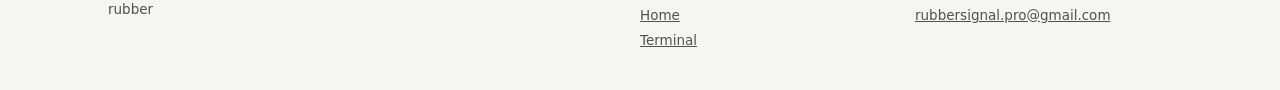
==== commit d4156afa: "Indicateur de risque EUDR des bassins (v1) - outil scripts/outils/eudr_bassins.R : foret au 31/12/20" ====
--- a/site/methode.html
+++ b/site/methode.html
@@ -81,6 +81,14 @@
     <p><span lang="fr">Production, superficie récoltée et rendement du caoutchouc naturel (FAOSTAT, produit 836) pour les producteurs africains, les grands producteurs asiatiques et les totaux monde, Afrique et Asie, depuis 2000. La FAO publie une fois par an ; la chaîne ne télécharge que si une nouvelle publication est parue. Chaque valeur garde le drapeau de la FAO : valeur officielle ou d'organisation internationale (nature O), estimation ou imputation de la FAO (nature E).</span><span lang="en">Natural rubber production, harvested area and yield (FAOSTAT, item 836) for African producers, the main Asian producers and the world, Africa and Asia totals, since 2000. FAO publishes once a year; the pipeline downloads only when a new release is out. Each value keeps its FAO flag: official or international-organisation value (nature O), FAO estimate or imputation (nature E).</span></p>
     <p><span lang="fr"><strong>Vues satellite :</strong> mosaïque Sentinel-2 sans nuages EOxCloudless 2016 (10 m), la plus récente sous licence libre (les années suivantes sont réservées à un usage non commercial). Les images sont enregistrées sur le site : le visiteur ne contacte aucun serveur tiers. Chaque vue est centrée sur des coordonnées publiques et vérifiée à l'œil ; sa légende décrit ce qui est visible et cite la source qui identifie le site. Ces images montrent le paysage de 2016 ; elles ne servent ni à mesurer une surface ni à vérifier une conformité EUDR.</span><span lang="en"><strong>Satellite views:</strong> the EOxCloudless 2016 cloud-free Sentinel-2 mosaic (10 m), the latest under an open licence (later years are for non-commercial use only). Images are stored on the site: visitors contact no third-party server. Each view is centred on public coordinates and checked by eye; its caption describes what is visible and cites the source identifying the site. These images show the 2016 landscape; they are not used to measure areas or to check EUDR compliance.</span></p>
 
+    <h3 id="eudr"><span lang="fr">2 quater. Indicateur de risque EUDR des bassins (v1)</span><span lang="en">2c. Basin EUDR risk indicator (v1)</span></h3>
+    <div class="formula"><span lang="fr">Forêt 2020        = JRC Global Forest Cover 2020 v4 = forêt (10 m)
+Perte après 2020  = Hansen Global Forest Change v1.12, année de perte 2021 à 2024 (30 m)
+Indicateur EUDR   = surface « forêt 2020 » ET « perte après 2020 », en ha et en % de la forêt 2020</span><span lang="en">2020 forest       = JRC Global Forest Cover 2020 v4 = forest (10 m)
+Loss after 2020   = Hansen Global Forest Change v1.12, loss year 2021 to 2024 (30 m)
+EUDR indicator    = area "2020 forest" AND "loss after 2020", in ha and % of 2020 forest</span></div>
+    <p><span lang="fr">Calculé dans un carré d'environ 28 000 ha autour de chaque bassin (l'emprise de la vue satellite), sur la grille JRC. La carte JRC est la carte de référence publiée par la Commission pour l'EUDR (non contraignante) ; elle ne classe pas les plantations d'hévéa en forêt. Une perte après 2020 hors forêt 2020 correspond surtout aux replantations et aux cultures. <strong>Limites :</strong> le carré dépasse les limites de toute exploitation et l'indicateur ne désigne aucun acteur ; une perte de couvert n'est pas une preuve de déforestation (coupe, chablis, erreur de classement) ; résolutions différentes (10 et 30 m). C'est un indicateur de risque pour orienter une diligence raisonnée, pas une vérification de conformité.</span><span lang="en">Calculated within a square of about 28,000 ha around each basin (the satellite view footprint), on the JRC grid. The JRC map is the reference map published by the Commission for the EUDR (non-binding); it does not class rubber plantations as forest. Loss after 2020 outside 2020 forest is mostly replanting and crops. <strong>Limits:</strong> the square extends beyond any single operation and the indicator points to no actor; tree cover loss is not proof of deforestation (felling, windthrow, misclassification); different resolutions (10 and 30 m). It is a risk indicator to guide due diligence, not a compliance check.</span></p>
+
     <h2 id="rsci"><span lang="fr">3. RSCI : part du prix international reçue par le planteur (v2.1)</span><span lang="en">3. RSCI: share of the international price received by the farmer (v2.1)</span></h2>
     <div class="formula"><span lang="fr">Prix planteur sec (USD/kg) = (prix APROMAC en FCFA/kg ÷ DRC) × (USD par EUR ÷ 655,957)
 RSCI (%) = prix planteur sec ÷ TSR20 Banque mondiale du mois précédent × 100</span><span lang="en">Dry farmer price (USD/kg) = (APROMAC price in FCFA/kg ÷ DRC) × (USD per EUR ÷ 655.957)
@@ -110,6 +118,8 @@
         <tr><td class="l">APROMAC</td><td class="l"><span lang="fr">Prix officiel du mois</span><span lang="en">Official monthly price</span></td><td class="l"><span lang="fr">Publication officielle</span><span lang="en">Official publication</span></td></tr>
         <tr><td class="l">FAOSTAT (FAO)</td><td class="l"><span lang="fr">Production, surface, rendement</span><span lang="en">Production, area, yield</span></td><td class="l">CC BY 4.0</td></tr>
         <tr><td class="l">EOxCloudless 2016 (EOX IT Services, <span lang="fr">données Copernicus Sentinel</span><span lang="en">Copernicus Sentinel data</span>)</td><td class="l"><span lang="fr">Vues satellite</span><span lang="en">Satellite views</span></td><td class="l">CC BY 4.0</td></tr>
+        <tr><td class="l"><span lang="fr">Commission européenne, JRC (forêt 2020, v4)</span><span lang="en">European Commission, JRC (2020 forest, v4)</span></td><td class="l"><span lang="fr">Carte de référence EUDR</span><span lang="en">EUDR reference map</span></td><td class="l">CC BY 4.0 (doi:10.2905/JRC.3KATEH8)</td></tr>
+        <tr><td class="l">University of Maryland, Hansen et al. (Global Forest Change v1.12)</td><td class="l"><span lang="fr">Pertes de couvert arboré par an</span><span lang="en">Yearly tree cover loss</span></td><td class="l">CC BY 4.0</td></tr>
         <tr><td class="l">Natural Earth</td><td class="l"><span lang="fr">Fond de carte</span><span lang="en">Base map</span></td><td class="l"><span lang="fr">Domaine public</span><span lang="en">Public domain</span></td></tr>
         <tr><td class="l"><span lang="fr">Google News, éditeurs (flux RSS)</span><span lang="en">Google News, publishers (RSS feeds)</span></td><td class="l"><span lang="fr">Titres d'actualité</span><span lang="en">News headlines</span></td><td class="l"><span lang="fr">Titre, éditeur et lien seulement</span><span lang="en">Headline, publisher and link only</span></td></tr>
         <tr><td class="l">Open-Meteo</td><td class="l"><span lang="fr">Météo</span><span lang="en">Weather</span></td><td class="l">CC BY 4.0</td></tr>
@@ -131,6 +141,7 @@
     <div class="scroll"><table class="data">
       <thead><tr><th class="l">Version</th><th class="l">Date</th><th class="l"><span lang="fr">Changement</span><span lang="en">Change</span></th></tr></thead>
       <tbody>
+        <tr><td class="l"><span lang="fr">EUDR bassins v1</span><span lang="en">EUDR basins v1</span></td><td class="l">2026-11-18</td><td class="l wrapc"><span lang="fr">Création : forêt 2020 (JRC v4) croisée avec les pertes de couvert 2021-2024 (Hansen v1.12) dans quatre bassins ; couches sur les vues satellite.</span><span lang="en">Creation: 2020 forest (JRC v4) crossed with 2021-2024 tree cover loss (Hansen v1.12) in four basins; layers on the satellite views.</span></td></tr>
         <tr><td class="l"><span lang="fr">Production FAOSTAT v1</span><span lang="en">FAOSTAT Production v1</span></td><td class="l">2026-11-18</td><td class="l wrapc"><span lang="fr">Création : production, surface et rendement par pays (FAOSTAT, depuis 2000), carte des pays producteurs, vues satellite EOxCloudless 2016 de quatre bassins.</span><span lang="en">Creation: production, area and yield by country (FAOSTAT, since 2000), map of producing countries, EOxCloudless 2016 satellite views of four basins.</span></td></tr>
         <tr><td class="l"><span lang="fr">Simulateur de budget v1</span><span lang="en">Budget simulator v1</span></td><td class="l">2026-11-18</td><td class="l wrapc"><span lang="fr">Création : coût d'un programme d'achats mensuels, sans tendance, sur la volatilité v1 du TSR20 Banque mondiale.</span><span lang="en">Creation: cost of a monthly purchase programme, drift-free, on the World Bank TSR20 volatility v1.</span></td></tr>
         <tr><td class="l">Pré-RSI v2.1</td><td class="l">2026-11-18</td><td class="l wrapc"><span lang="fr">Composante géopolitique : titres de tension tirés des actualités RSS de la semaine, à la place d'une requête NewsAPI séparée. Règle de score inchangée.</span><span lang="en">Geopolitics component: tension headlines taken from the week's RSS news, instead of a separate NewsAPI query. Scoring rule unchanged.</span></td></tr>
--- a/site/assets/rs.css
+++ b/site/assets/rs.css
@@ -351,3 +351,5 @@
 .sat-choix button[aria-pressed="true"] { background: var(--ink); color: var(--surface); }
 .sat-img { width: 100%; height: auto; display: block; border-radius: 8px; margin-top: 12px; background: var(--surface-2); aspect-ratio: 4 / 3; object-fit: cover; }
 .sat-credit { font-size: 11.5px; color: var(--muted); margin-top: 6px; overflow-wrap: anywhere; }
+.sat-mode { margin-top: 10px; }
+.legende-q i.eudr-foret { background: #1baf7a; } .legende-q i.eudr-rouge { background: #e34948; } .legende-q i.eudr-jaune { background: #eda100; }
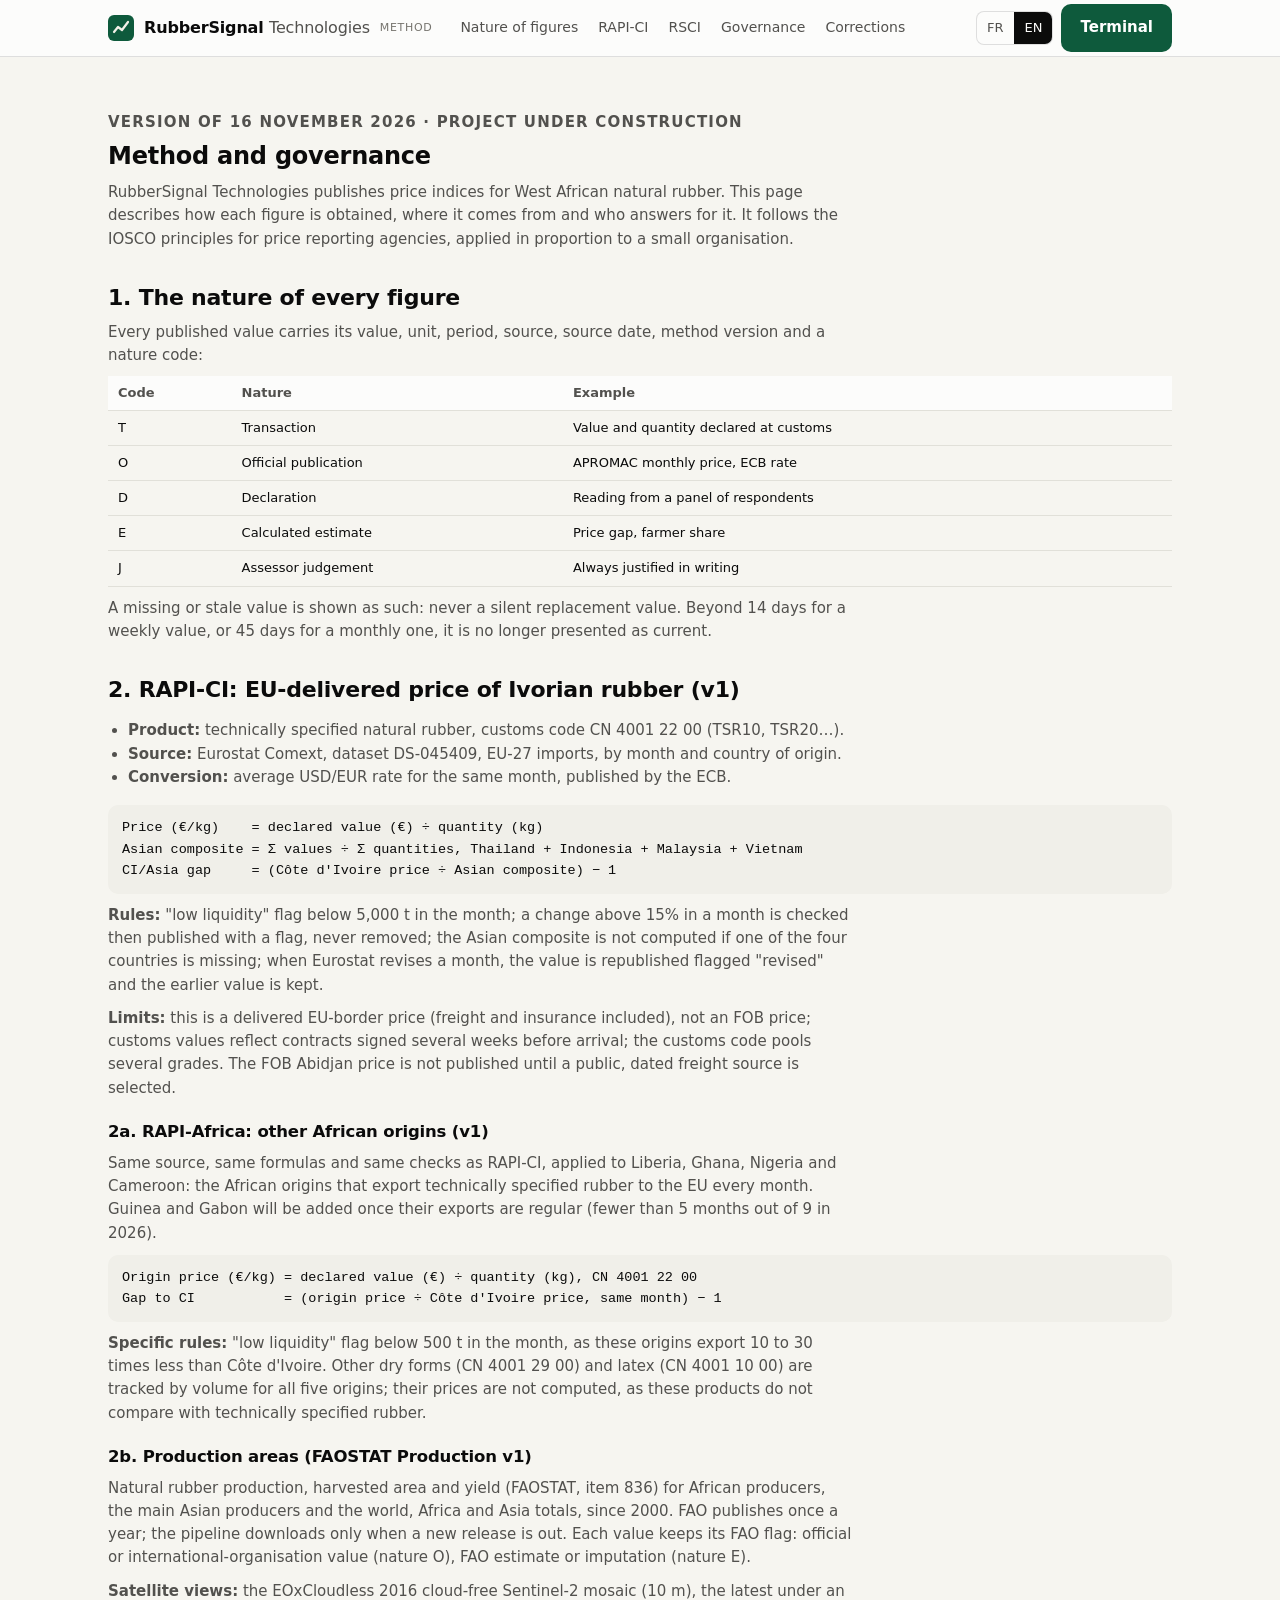
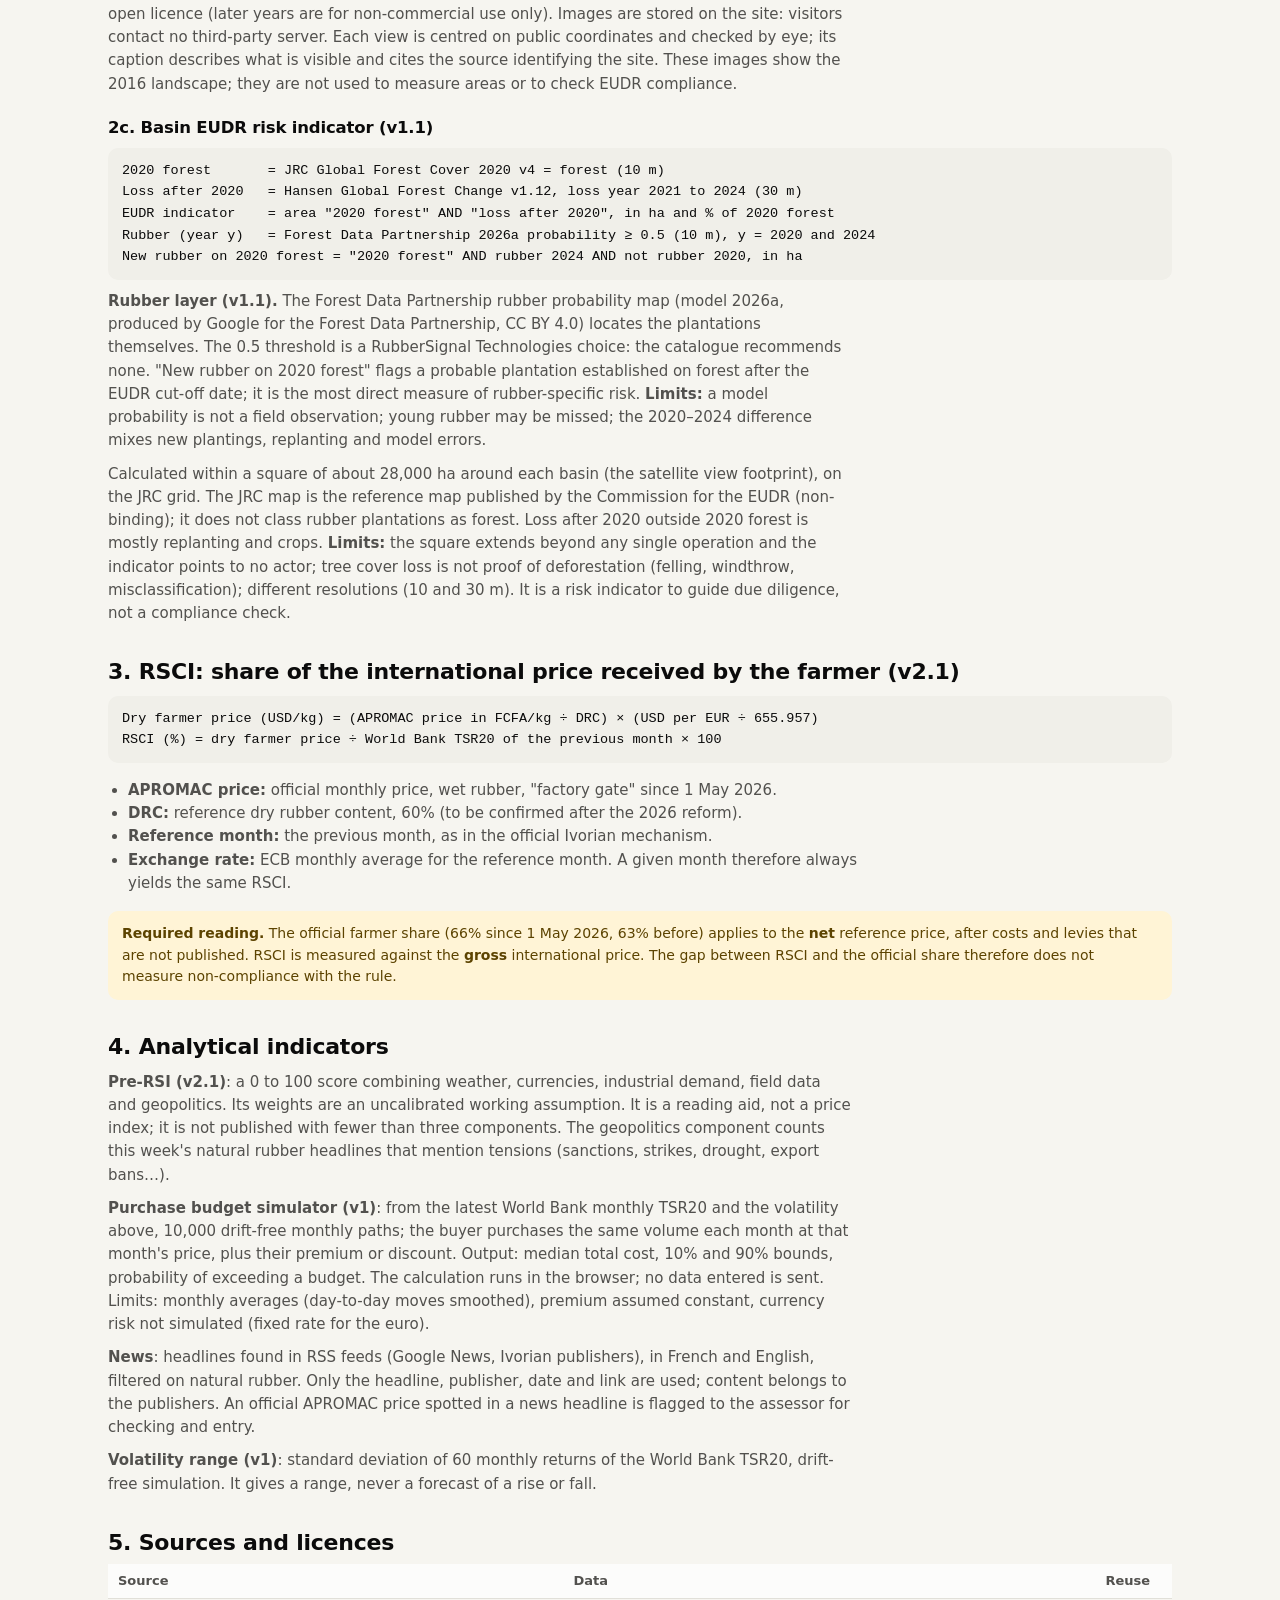
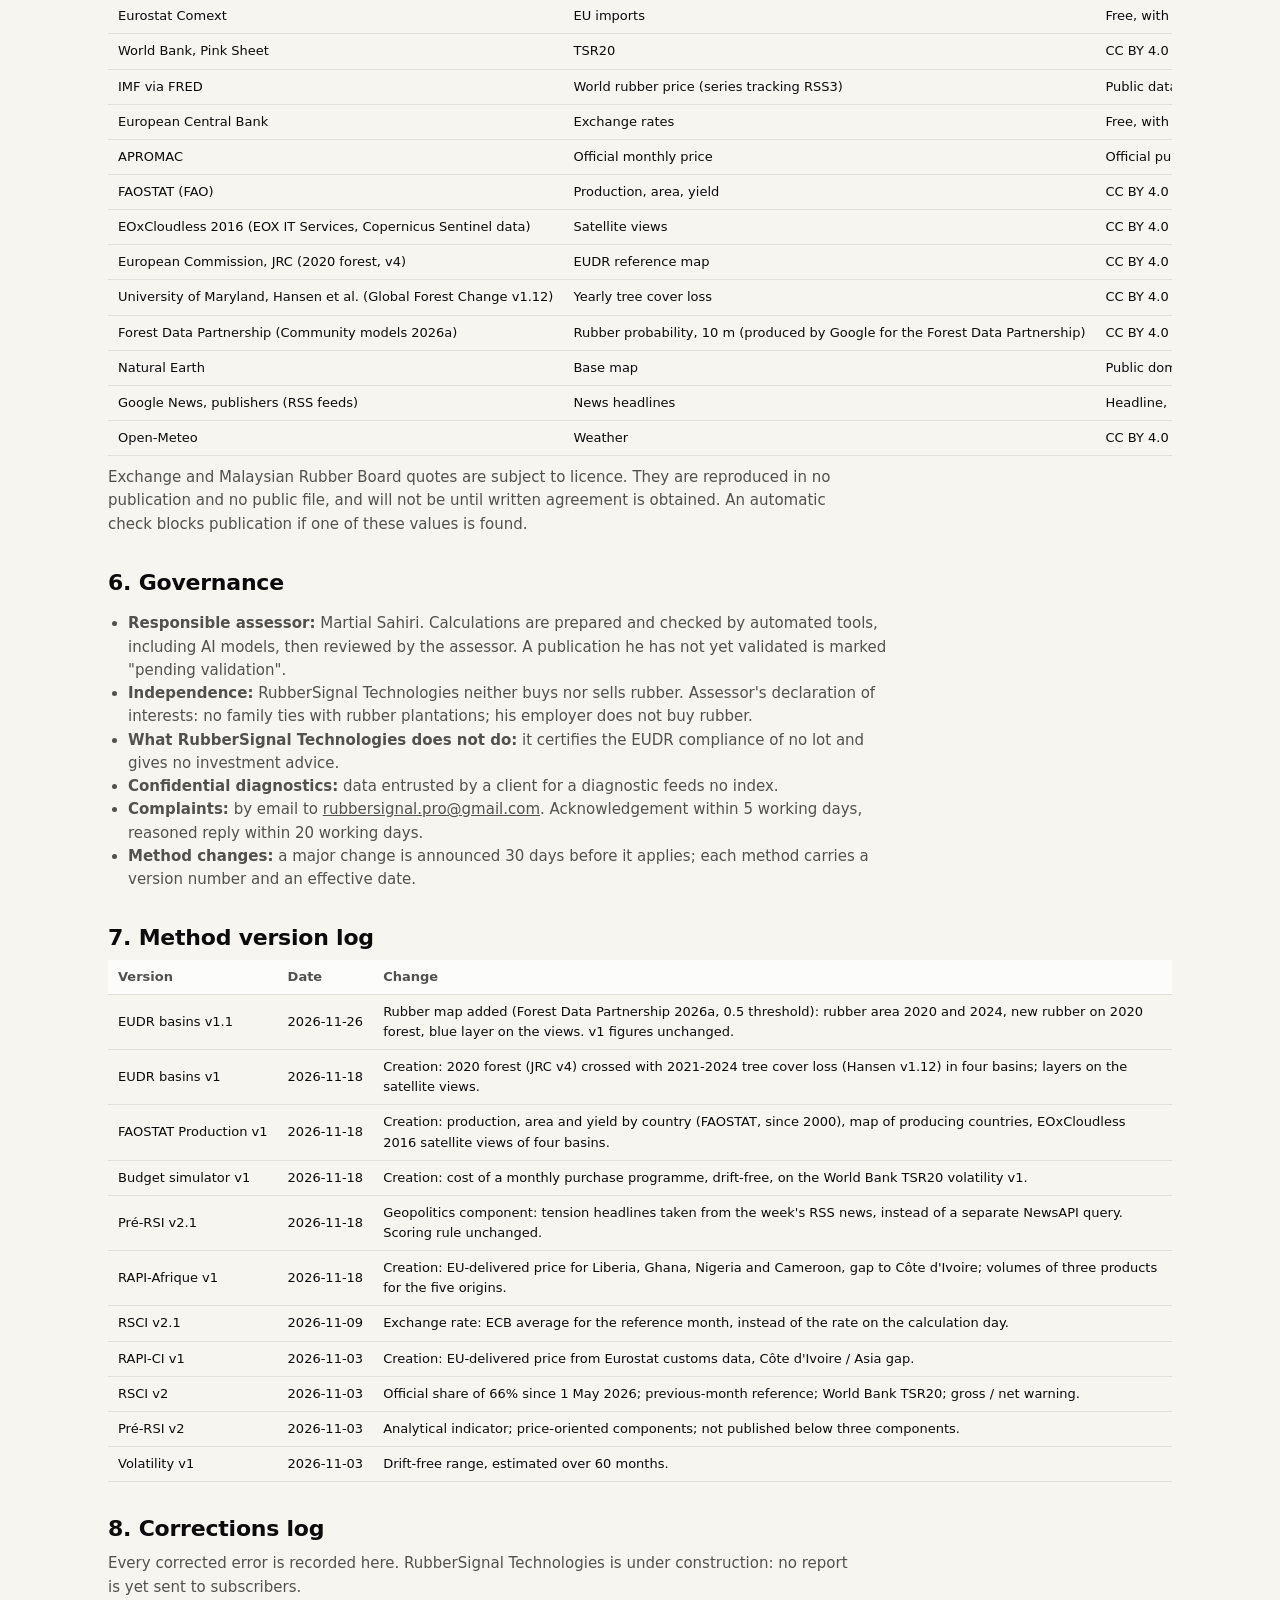
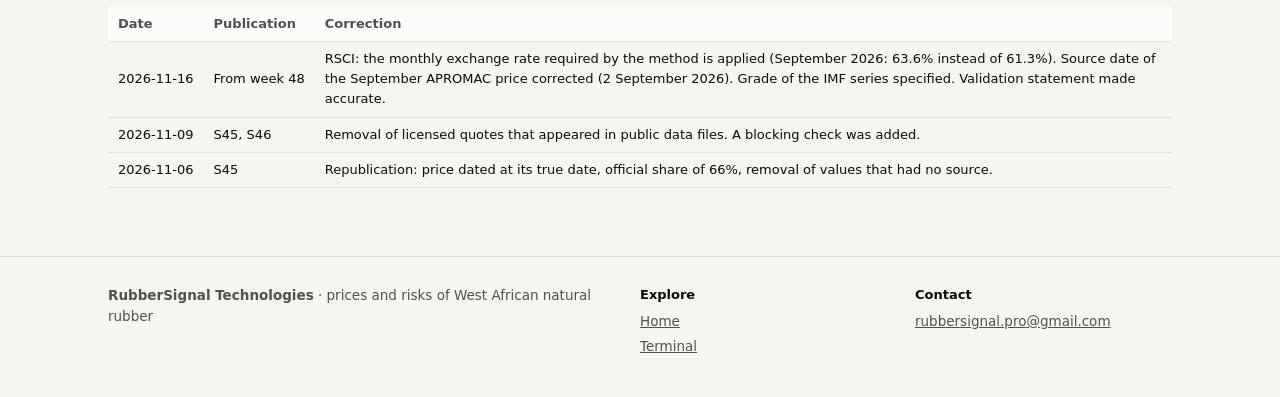
==== commit 8d9847e1: "Indicateur EUDR des bassins v1.1 : carte de l'hévéa (Forest Data Partnership) - Outil eudr_bassins.R" ====
--- a/site/methode.html
+++ b/site/methode.html
@@ -81,12 +81,17 @@
     <p><span lang="fr">Production, superficie récoltée et rendement du caoutchouc naturel (FAOSTAT, produit 836) pour les producteurs africains, les grands producteurs asiatiques et les totaux monde, Afrique et Asie, depuis 2000. La FAO publie une fois par an ; la chaîne ne télécharge que si une nouvelle publication est parue. Chaque valeur garde le drapeau de la FAO : valeur officielle ou d'organisation internationale (nature O), estimation ou imputation de la FAO (nature E).</span><span lang="en">Natural rubber production, harvested area and yield (FAOSTAT, item 836) for African producers, the main Asian producers and the world, Africa and Asia totals, since 2000. FAO publishes once a year; the pipeline downloads only when a new release is out. Each value keeps its FAO flag: official or international-organisation value (nature O), FAO estimate or imputation (nature E).</span></p>
     <p><span lang="fr"><strong>Vues satellite :</strong> mosaïque Sentinel-2 sans nuages EOxCloudless 2016 (10 m), la plus récente sous licence libre (les années suivantes sont réservées à un usage non commercial). Les images sont enregistrées sur le site : le visiteur ne contacte aucun serveur tiers. Chaque vue est centrée sur des coordonnées publiques et vérifiée à l'œil ; sa légende décrit ce qui est visible et cite la source qui identifie le site. Ces images montrent le paysage de 2016 ; elles ne servent ni à mesurer une surface ni à vérifier une conformité EUDR.</span><span lang="en"><strong>Satellite views:</strong> the EOxCloudless 2016 cloud-free Sentinel-2 mosaic (10 m), the latest under an open licence (later years are for non-commercial use only). Images are stored on the site: visitors contact no third-party server. Each view is centred on public coordinates and checked by eye; its caption describes what is visible and cites the source identifying the site. These images show the 2016 landscape; they are not used to measure areas or to check EUDR compliance.</span></p>
 
-    <h3 id="eudr"><span lang="fr">2 quater. Indicateur de risque EUDR des bassins (v1)</span><span lang="en">2c. Basin EUDR risk indicator (v1)</span></h3>
+    <h3 id="eudr"><span lang="fr">2 quater. Indicateur de risque EUDR des bassins (v1.1)</span><span lang="en">2c. Basin EUDR risk indicator (v1.1)</span></h3>
     <div class="formula"><span lang="fr">Forêt 2020        = JRC Global Forest Cover 2020 v4 = forêt (10 m)
 Perte après 2020  = Hansen Global Forest Change v1.12, année de perte 2021 à 2024 (30 m)
-Indicateur EUDR   = surface « forêt 2020 » ET « perte après 2020 », en ha et en % de la forêt 2020</span><span lang="en">2020 forest       = JRC Global Forest Cover 2020 v4 = forest (10 m)
+Indicateur EUDR   = surface « forêt 2020 » ET « perte après 2020 », en ha et en % de la forêt 2020
+Hévéa (année a)   = probabilité Forest Data Partnership 2026a ≥ 0,5 (10 m), a = 2020 et 2024
+Nouvel hévéa sur forêt 2020 = « forêt 2020 » ET hévéa 2024 ET pas hévéa 2020, en ha</span><span lang="en">2020 forest       = JRC Global Forest Cover 2020 v4 = forest (10 m)
 Loss after 2020   = Hansen Global Forest Change v1.12, loss year 2021 to 2024 (30 m)
-EUDR indicator    = area "2020 forest" AND "loss after 2020", in ha and % of 2020 forest</span></div>
+EUDR indicator    = area "2020 forest" AND "loss after 2020", in ha and % of 2020 forest
+Rubber (year y)   = Forest Data Partnership 2026a probability ≥ 0.5 (10 m), y = 2020 and 2024
+New rubber on 2020 forest = "2020 forest" AND rubber 2024 AND not rubber 2020, in ha</span></div>
+    <p><span lang="fr"><strong>Couche hévéa (v1.1).</strong> La carte de probabilité de l'hévéa du Forest Data Partnership (modèle 2026a, produite par Google pour le Forest Data Partnership, CC BY 4.0) localise les plantations elles-mêmes. Le seuil de 0,5 est un choix de RubberSignal Technologies : le catalogue n'en recommande aucun. Le « nouvel hévéa sur forêt 2020 » repère une plantation probable établie sur une forêt après la date de référence EUDR ; c'est la mesure la plus directe du risque propre au caoutchouc. <strong>Limites :</strong> une probabilité de modèle n'est pas une observation de terrain ; un jeune hévéa peut être mal détecté ; l'écart entre 2020 et 2024 mêle plantations nouvelles, replantations et erreurs du modèle.</span><span lang="en"><strong>Rubber layer (v1.1).</strong> The Forest Data Partnership rubber probability map (model 2026a, produced by Google for the Forest Data Partnership, CC BY 4.0) locates the plantations themselves. The 0.5 threshold is a RubberSignal Technologies choice: the catalogue recommends none. "New rubber on 2020 forest" flags a probable plantation established on forest after the EUDR cut-off date; it is the most direct measure of rubber-specific risk. <strong>Limits:</strong> a model probability is not a field observation; young rubber may be missed; the 2020–2024 difference mixes new plantings, replanting and model errors.</span></p>
     <p><span lang="fr">Calculé dans un carré d'environ 28 000 ha autour de chaque bassin (l'emprise de la vue satellite), sur la grille JRC. La carte JRC est la carte de référence publiée par la Commission pour l'EUDR (non contraignante) ; elle ne classe pas les plantations d'hévéa en forêt. Une perte après 2020 hors forêt 2020 correspond surtout aux replantations et aux cultures. <strong>Limites :</strong> le carré dépasse les limites de toute exploitation et l'indicateur ne désigne aucun acteur ; une perte de couvert n'est pas une preuve de déforestation (coupe, chablis, erreur de classement) ; résolutions différentes (10 et 30 m). C'est un indicateur de risque pour orienter une diligence raisonnée, pas une vérification de conformité.</span><span lang="en">Calculated within a square of about 28,000 ha around each basin (the satellite view footprint), on the JRC grid. The JRC map is the reference map published by the Commission for the EUDR (non-binding); it does not class rubber plantations as forest. Loss after 2020 outside 2020 forest is mostly replanting and crops. <strong>Limits:</strong> the square extends beyond any single operation and the indicator points to no actor; tree cover loss is not proof of deforestation (felling, windthrow, misclassification); different resolutions (10 and 30 m). It is a risk indicator to guide due diligence, not a compliance check.</span></p>
 
     <h2 id="rsci"><span lang="fr">3. RSCI : part du prix international reçue par le planteur (v2.1)</span><span lang="en">3. RSCI: share of the international price received by the farmer (v2.1)</span></h2>
@@ -120,6 +125,7 @@
         <tr><td class="l">EOxCloudless 2016 (EOX IT Services, <span lang="fr">données Copernicus Sentinel</span><span lang="en">Copernicus Sentinel data</span>)</td><td class="l"><span lang="fr">Vues satellite</span><span lang="en">Satellite views</span></td><td class="l">CC BY 4.0</td></tr>
         <tr><td class="l"><span lang="fr">Commission européenne, JRC (forêt 2020, v4)</span><span lang="en">European Commission, JRC (2020 forest, v4)</span></td><td class="l"><span lang="fr">Carte de référence EUDR</span><span lang="en">EUDR reference map</span></td><td class="l">CC BY 4.0 (doi:10.2905/JRC.3KATEH8)</td></tr>
         <tr><td class="l">University of Maryland, Hansen et al. (Global Forest Change v1.12)</td><td class="l"><span lang="fr">Pertes de couvert arboré par an</span><span lang="en">Yearly tree cover loss</span></td><td class="l">CC BY 4.0</td></tr>
+        <tr><td class="l">Forest Data Partnership (Community models 2026a)</td><td class="l"><span lang="fr">Probabilité d'hévéa, 10 m (produite par Google pour le Forest Data Partnership)</span><span lang="en">Rubber probability, 10 m (produced by Google for the Forest Data Partnership)</span></td><td class="l">CC BY 4.0</td></tr>
         <tr><td class="l">Natural Earth</td><td class="l"><span lang="fr">Fond de carte</span><span lang="en">Base map</span></td><td class="l"><span lang="fr">Domaine public</span><span lang="en">Public domain</span></td></tr>
         <tr><td class="l"><span lang="fr">Google News, éditeurs (flux RSS)</span><span lang="en">Google News, publishers (RSS feeds)</span></td><td class="l"><span lang="fr">Titres d'actualité</span><span lang="en">News headlines</span></td><td class="l"><span lang="fr">Titre, éditeur et lien seulement</span><span lang="en">Headline, publisher and link only</span></td></tr>
         <tr><td class="l">Open-Meteo</td><td class="l"><span lang="fr">Météo</span><span lang="en">Weather</span></td><td class="l">CC BY 4.0</td></tr>
@@ -141,6 +147,7 @@
     <div class="scroll"><table class="data">
       <thead><tr><th class="l">Version</th><th class="l">Date</th><th class="l"><span lang="fr">Changement</span><span lang="en">Change</span></th></tr></thead>
       <tbody>
+        <tr><td class="l"><span lang="fr">EUDR bassins v1.1</span><span lang="en">EUDR basins v1.1</span></td><td class="l">2026-11-26</td><td class="l wrapc"><span lang="fr">Ajout de la carte de l'hévéa (Forest Data Partnership 2026a, seuil 0,5) : surfaces d'hévéa 2020 et 2024, nouvel hévéa sur forêt 2020, couleur bleue sur les vues. Chiffres de la v1 inchangés.</span><span lang="en">Rubber map added (Forest Data Partnership 2026a, 0.5 threshold): rubber area 2020 and 2024, new rubber on 2020 forest, blue layer on the views. v1 figures unchanged.</span></td></tr>
         <tr><td class="l"><span lang="fr">EUDR bassins v1</span><span lang="en">EUDR basins v1</span></td><td class="l">2026-11-18</td><td class="l wrapc"><span lang="fr">Création : forêt 2020 (JRC v4) croisée avec les pertes de couvert 2021-2024 (Hansen v1.12) dans quatre bassins ; couches sur les vues satellite.</span><span lang="en">Creation: 2020 forest (JRC v4) crossed with 2021-2024 tree cover loss (Hansen v1.12) in four basins; layers on the satellite views.</span></td></tr>
         <tr><td class="l"><span lang="fr">Production FAOSTAT v1</span><span lang="en">FAOSTAT Production v1</span></td><td class="l">2026-11-18</td><td class="l wrapc"><span lang="fr">Création : production, surface et rendement par pays (FAOSTAT, depuis 2000), carte des pays producteurs, vues satellite EOxCloudless 2016 de quatre bassins.</span><span lang="en">Creation: production, area and yield by country (FAOSTAT, since 2000), map of producing countries, EOxCloudless 2016 satellite views of four basins.</span></td></tr>
         <tr><td class="l"><span lang="fr">Simulateur de budget v1</span><span lang="en">Budget simulator v1</span></td><td class="l">2026-11-18</td><td class="l wrapc"><span lang="fr">Création : coût d'un programme d'achats mensuels, sans tendance, sur la volatilité v1 du TSR20 Banque mondiale.</span><span lang="en">Creation: cost of a monthly purchase programme, drift-free, on the World Bank TSR20 volatility v1.</span></td></tr>
--- a/site/assets/rs.css
+++ b/site/assets/rs.css
@@ -352,4 +352,4 @@
 .sat-img { width: 100%; height: auto; display: block; border-radius: 8px; margin-top: 12px; background: var(--surface-2); aspect-ratio: 4 / 3; object-fit: cover; }
 .sat-credit { font-size: 11.5px; color: var(--muted); margin-top: 6px; overflow-wrap: anywhere; }
 .sat-mode { margin-top: 10px; }
-.legende-q i.eudr-foret { background: #1baf7a; } .legende-q i.eudr-rouge { background: #e34948; } .legende-q i.eudr-jaune { background: #eda100; }
+.legende-q i.eudr-foret { background: #1baf7a; } .legende-q i.eudr-rouge { background: #e34948; } .legende-q i.eudr-jaune { background: #eda100; } .legende-q i.eudr-hevea { background: #2f6fd0; }
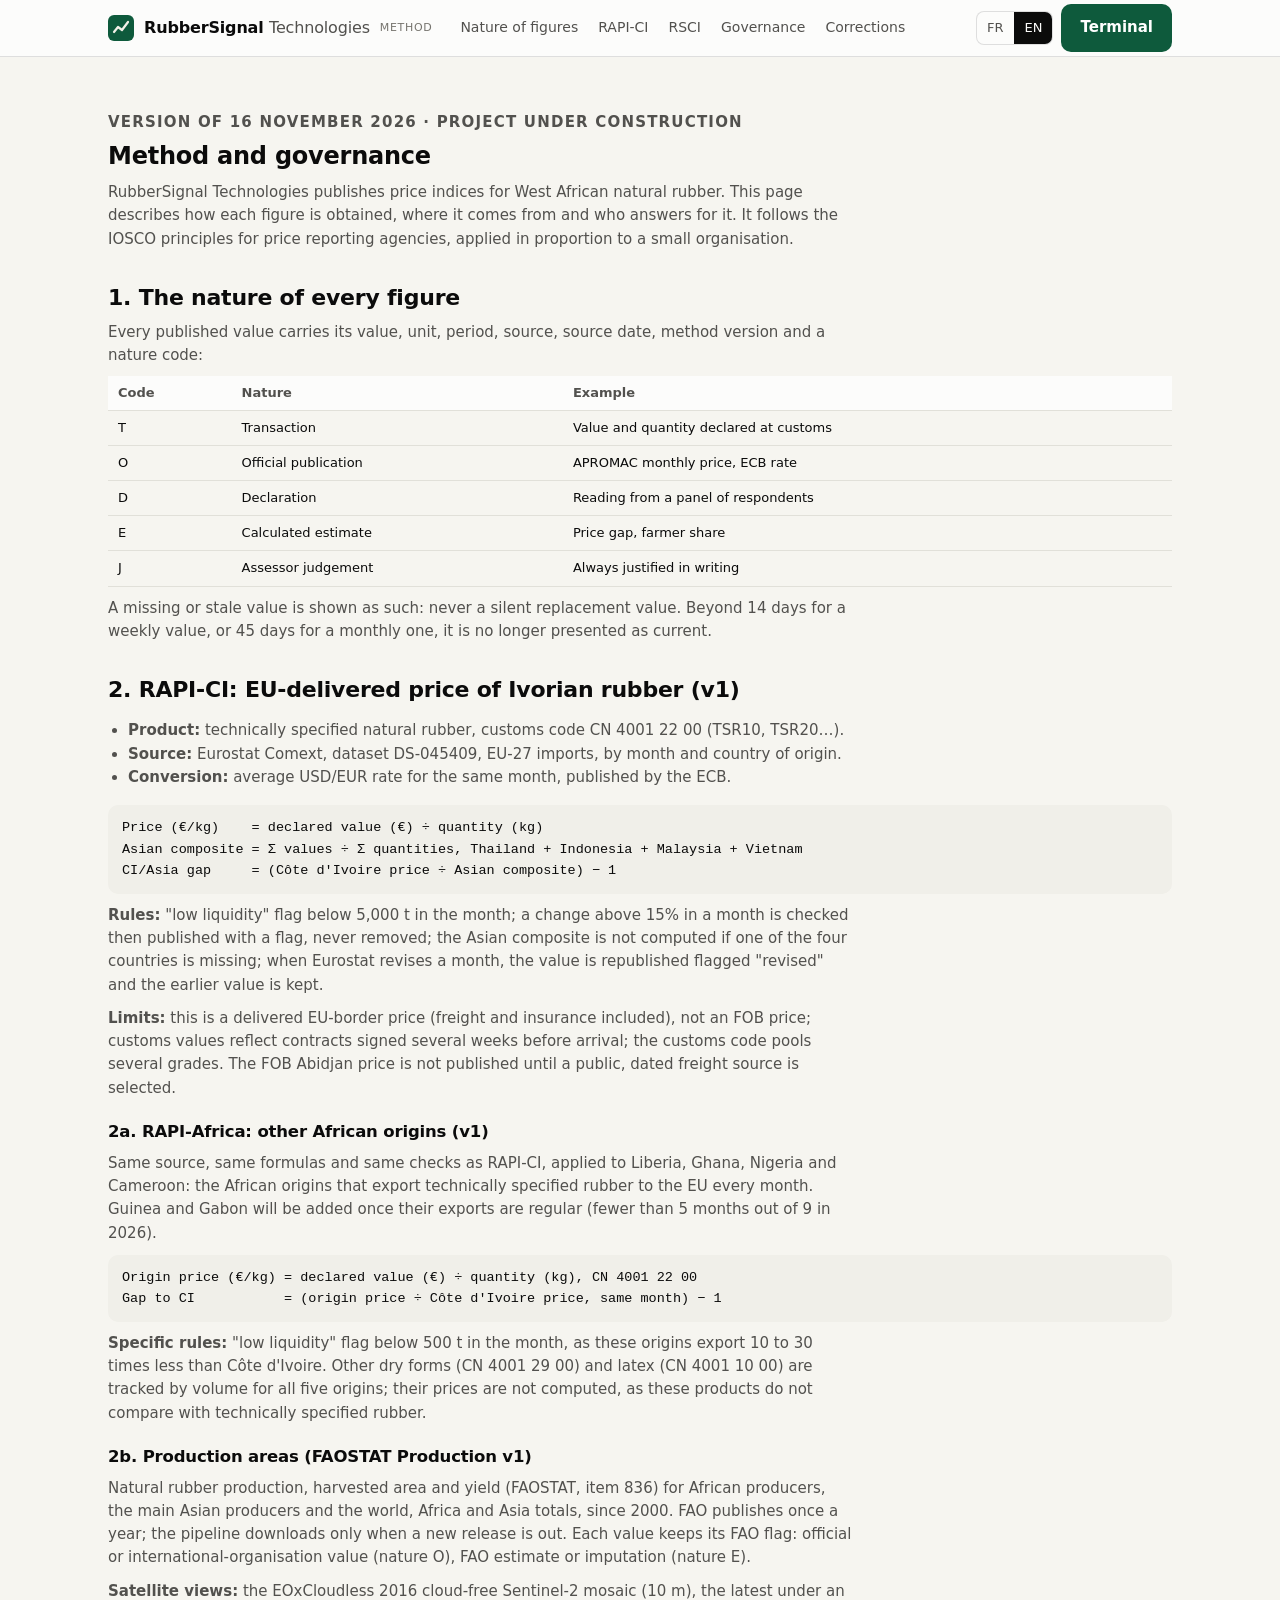
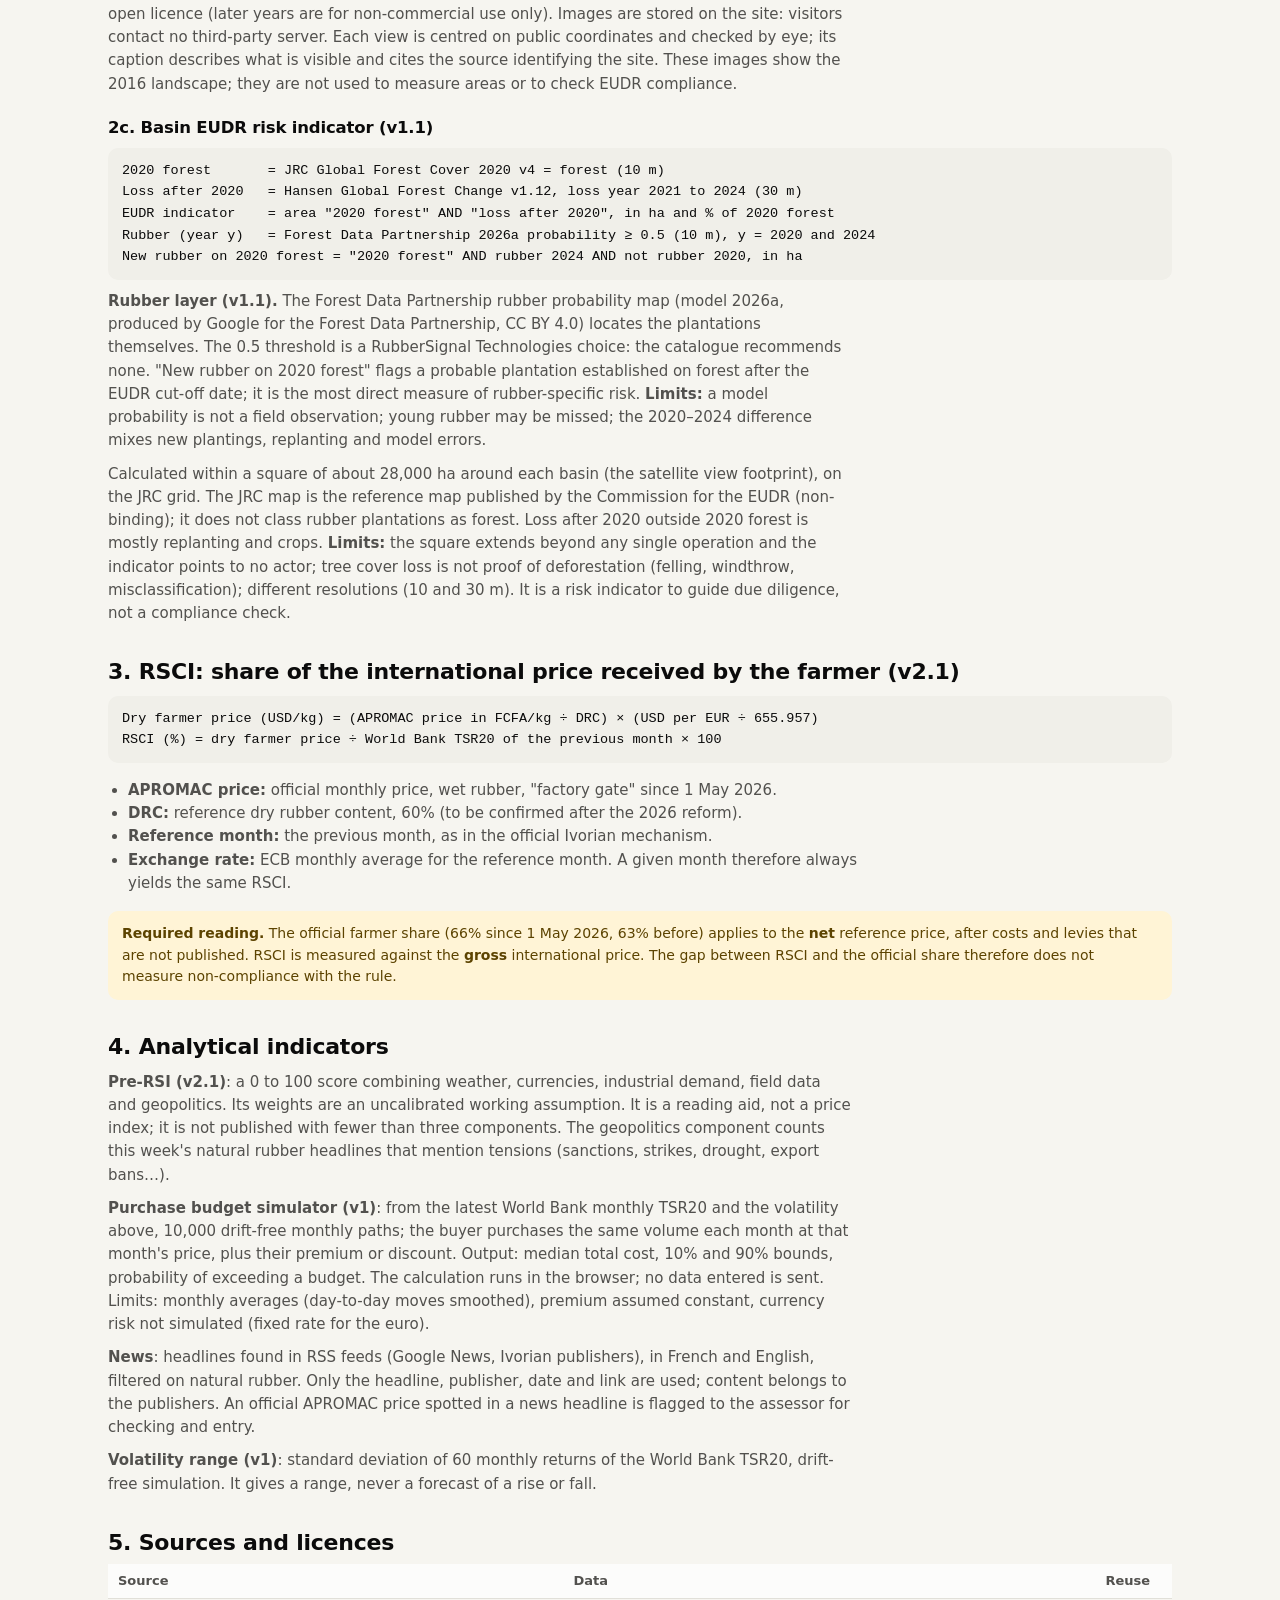
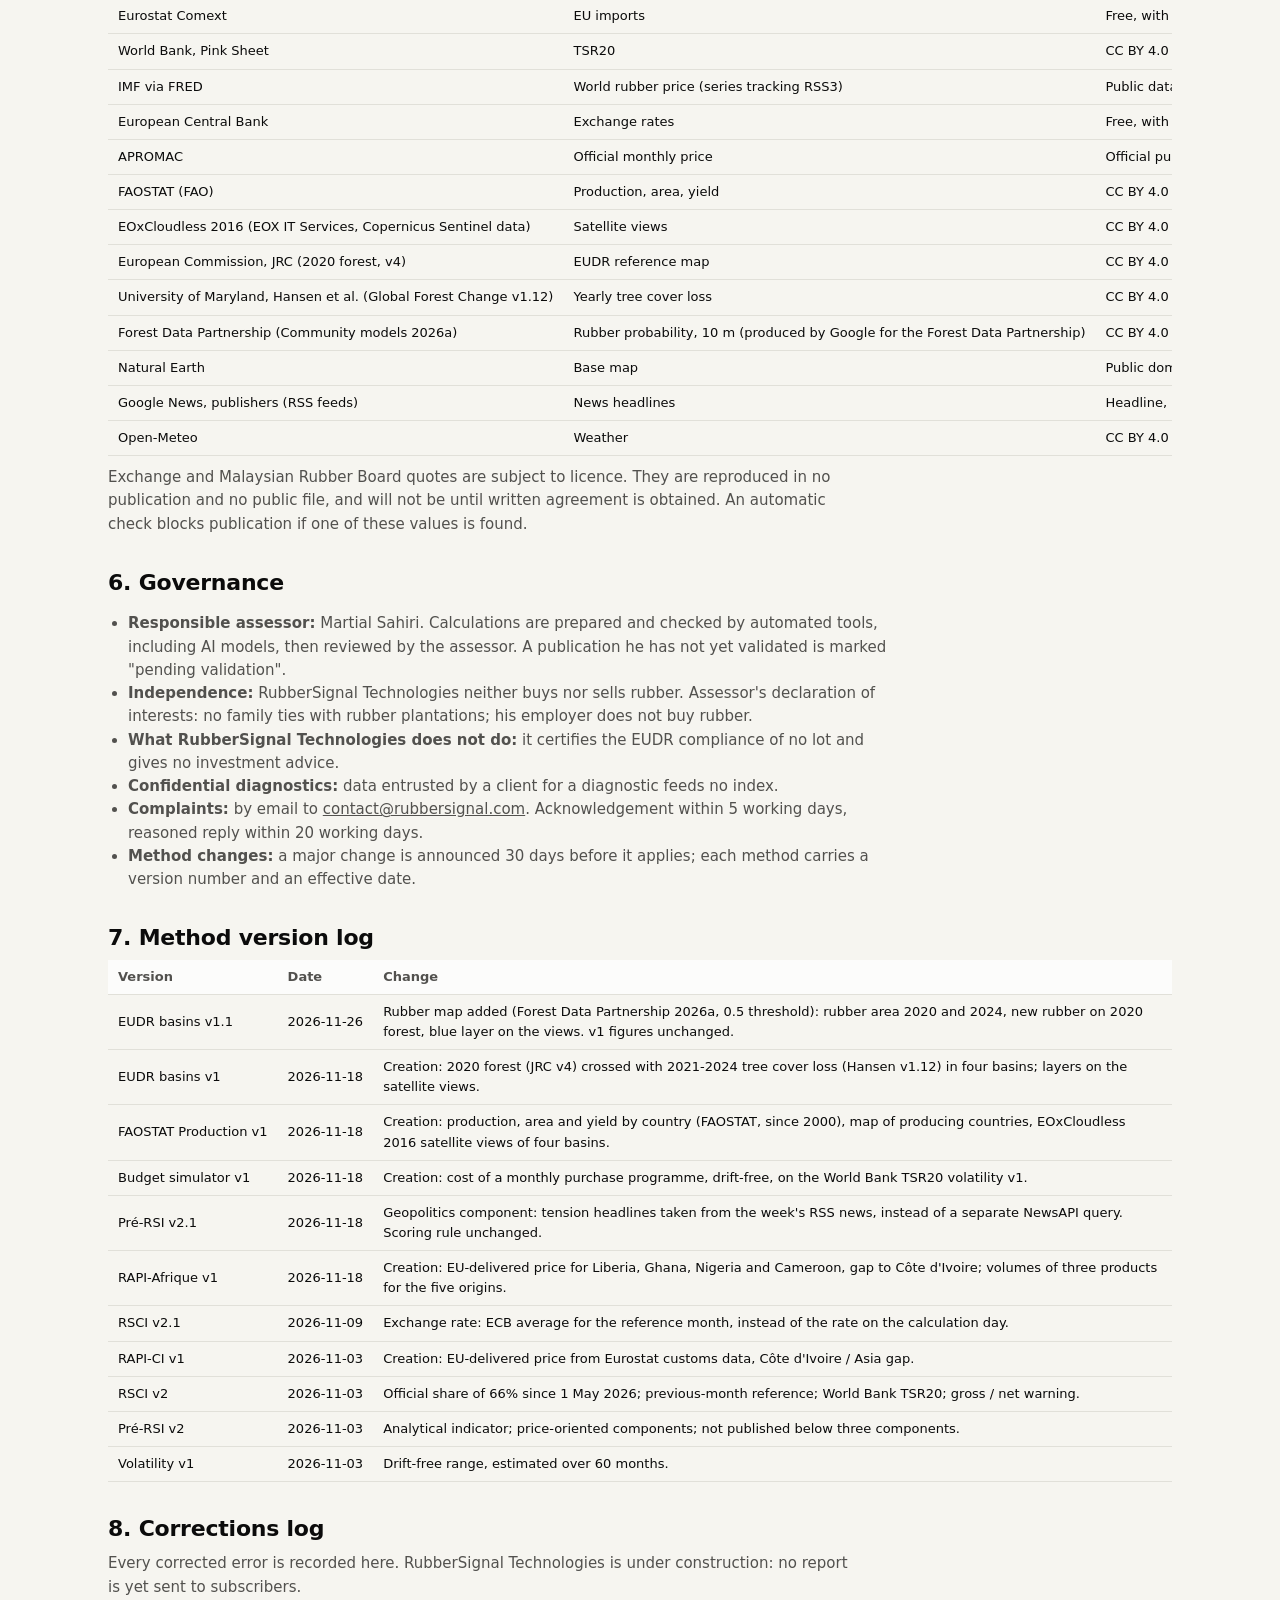
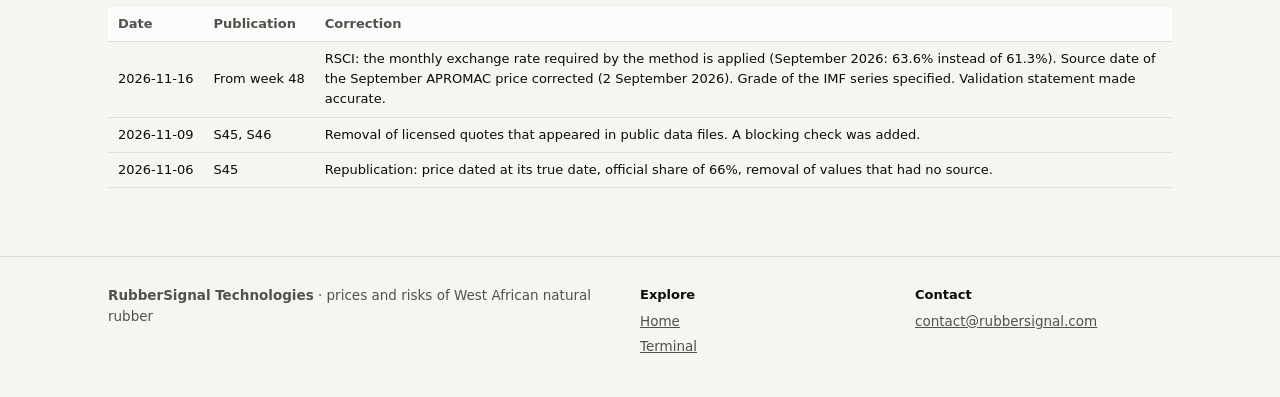
==== commit ab5f855f: "Domaine rubbersignal.com et adresse contact@rubbersignal.com - Site : liens de contact (boutons, pie" ====
--- a/site/methode.html
+++ b/site/methode.html
@@ -139,7 +139,7 @@
       <li><span lang="fr"><strong>Indépendance :</strong> RubberSignal Technologies n'achète ni ne vend de caoutchouc. Déclaration d'intérêts de l'évaluateur : aucun lien familial avec des plantations d'hévéa ; son employeur n'achète pas de caoutchouc.</span><span lang="en"><strong>Independence:</strong> RubberSignal Technologies neither buys nor sells rubber. Assessor's declaration of interests: no family ties with rubber plantations; his employer does not buy rubber.</span></li>
       <li><span lang="fr"><strong>Ce que RubberSignal Technologies ne fait pas :</strong> il ne certifie la conformité EUDR d'aucun lot et ne donne aucun conseil en investissement.</span><span lang="en"><strong>What RubberSignal Technologies does not do:</strong> it certifies the EUDR compliance of no lot and gives no investment advice.</span></li>
       <li><span lang="fr"><strong>Diagnostics confidentiels :</strong> les données confiées par un client pour un diagnostic n'alimentent aucun indice.</span><span lang="en"><strong>Confidential diagnostics:</strong> data entrusted by a client for a diagnostic feeds no index.</span></li>
-      <li><span lang="fr"><strong>Réclamations :</strong> par courriel à <a href="mailto:rubbersignal.pro@gmail.com?subject=R%C3%A9clamation%20m%C3%A9thode">rubbersignal.pro@gmail.com</a>. Accusé de réception sous 5 jours ouvrés, réponse motivée sous 20 jours ouvrés.</span><span lang="en"><strong>Complaints:</strong> by email to <a href="mailto:rubbersignal.pro@gmail.com?subject=Method%20complaint">rubbersignal.pro@gmail.com</a>. Acknowledgement within 5 working days, reasoned reply within 20 working days.</span></li>
+      <li><span lang="fr"><strong>Réclamations :</strong> par courriel à <a href="mailto:contact@rubbersignal.com?subject=R%C3%A9clamation%20m%C3%A9thode">contact@rubbersignal.com</a>. Accusé de réception sous 5 jours ouvrés, réponse motivée sous 20 jours ouvrés.</span><span lang="en"><strong>Complaints:</strong> by email to <a href="mailto:contact@rubbersignal.com?subject=Method%20complaint">contact@rubbersignal.com</a>. Acknowledgement within 5 working days, reasoned reply within 20 working days.</span></li>
       <li><span lang="fr"><strong>Changements de méthode :</strong> un changement majeur est annoncé 30 jours avant son application ; chaque méthode porte un numéro de version et une date d'effet.</span><span lang="en"><strong>Method changes:</strong> a major change is announced 30 days before it applies; each method carries a version number and an effective date.</span></li>
     </ul>
 
@@ -178,7 +178,7 @@
   <div class="wrap cols">
     <div><p><strong>RubberSignal Technologies</strong> · <span lang="fr">prix et risques du caoutchouc naturel d'Afrique de l'Ouest</span><span lang="en">prices and risks of West African natural rubber</span></p></div>
     <div><h4><span lang="fr">Explorer</span><span lang="en">Explore</span></h4><ul><li><a href="index.html"><span lang="fr">Accueil</span><span lang="en">Home</span></a></li><li><a href="terminal.html">Terminal</a></li></ul></div>
-    <div><h4>Contact</h4><ul><li><a href="mailto:rubbersignal.pro@gmail.com">rubbersignal.pro@gmail.com</a></li></ul></div>
+    <div><h4>Contact</h4><ul><li><a href="mailto:contact@rubbersignal.com">contact@rubbersignal.com</a></li></ul></div>
   </div>
 </footer>
 </body>
